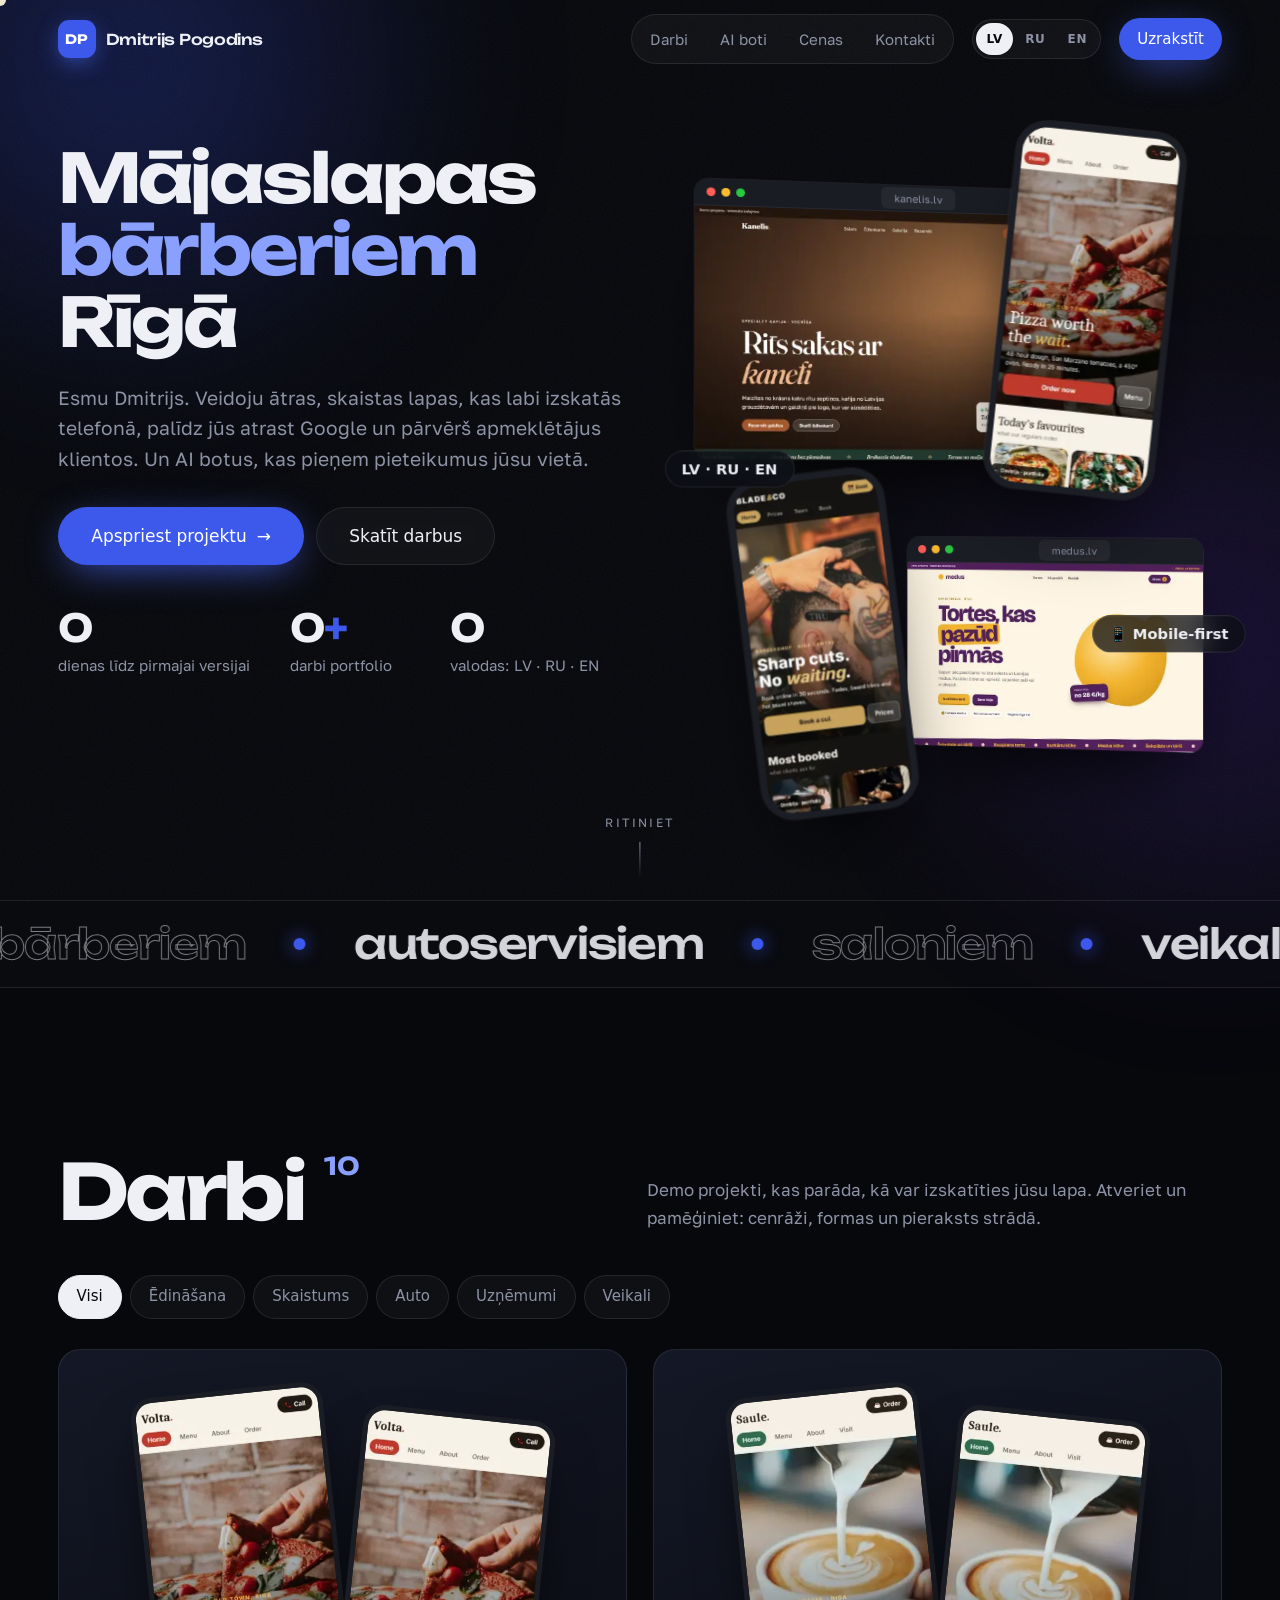
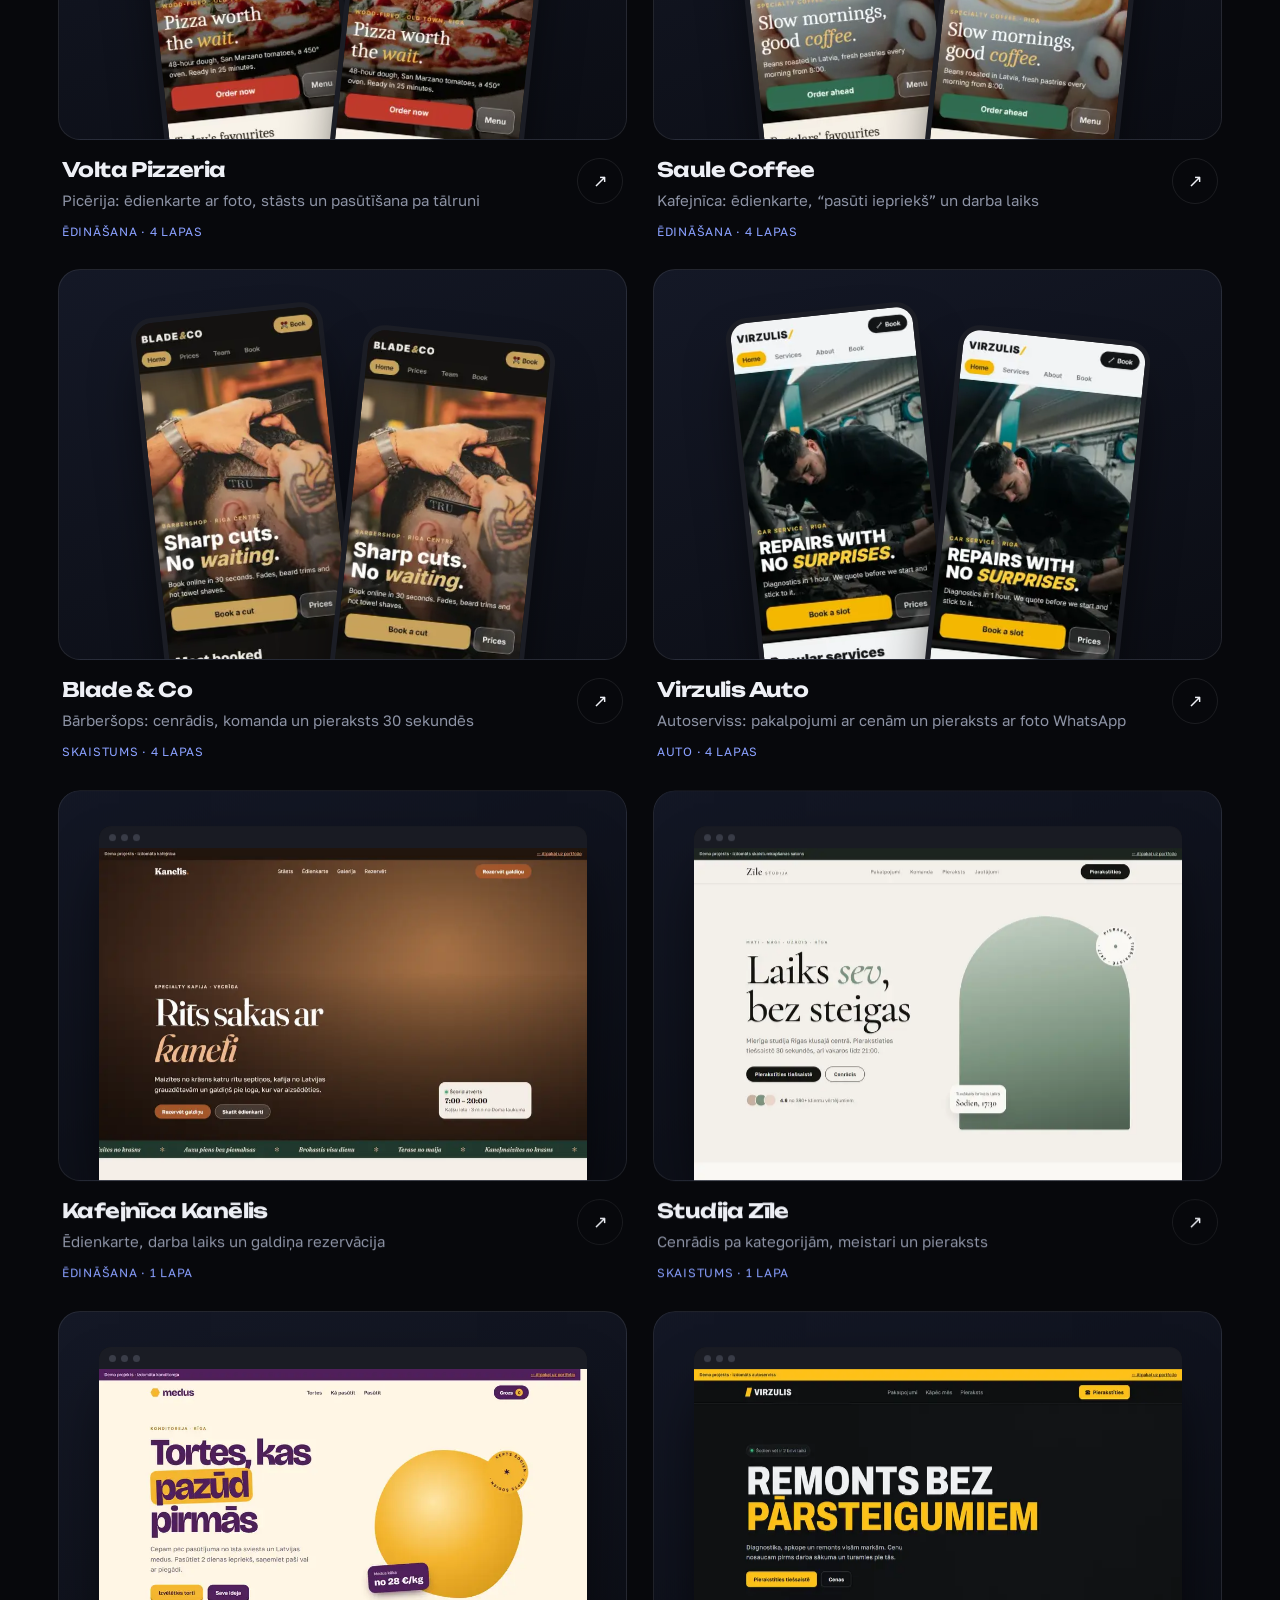
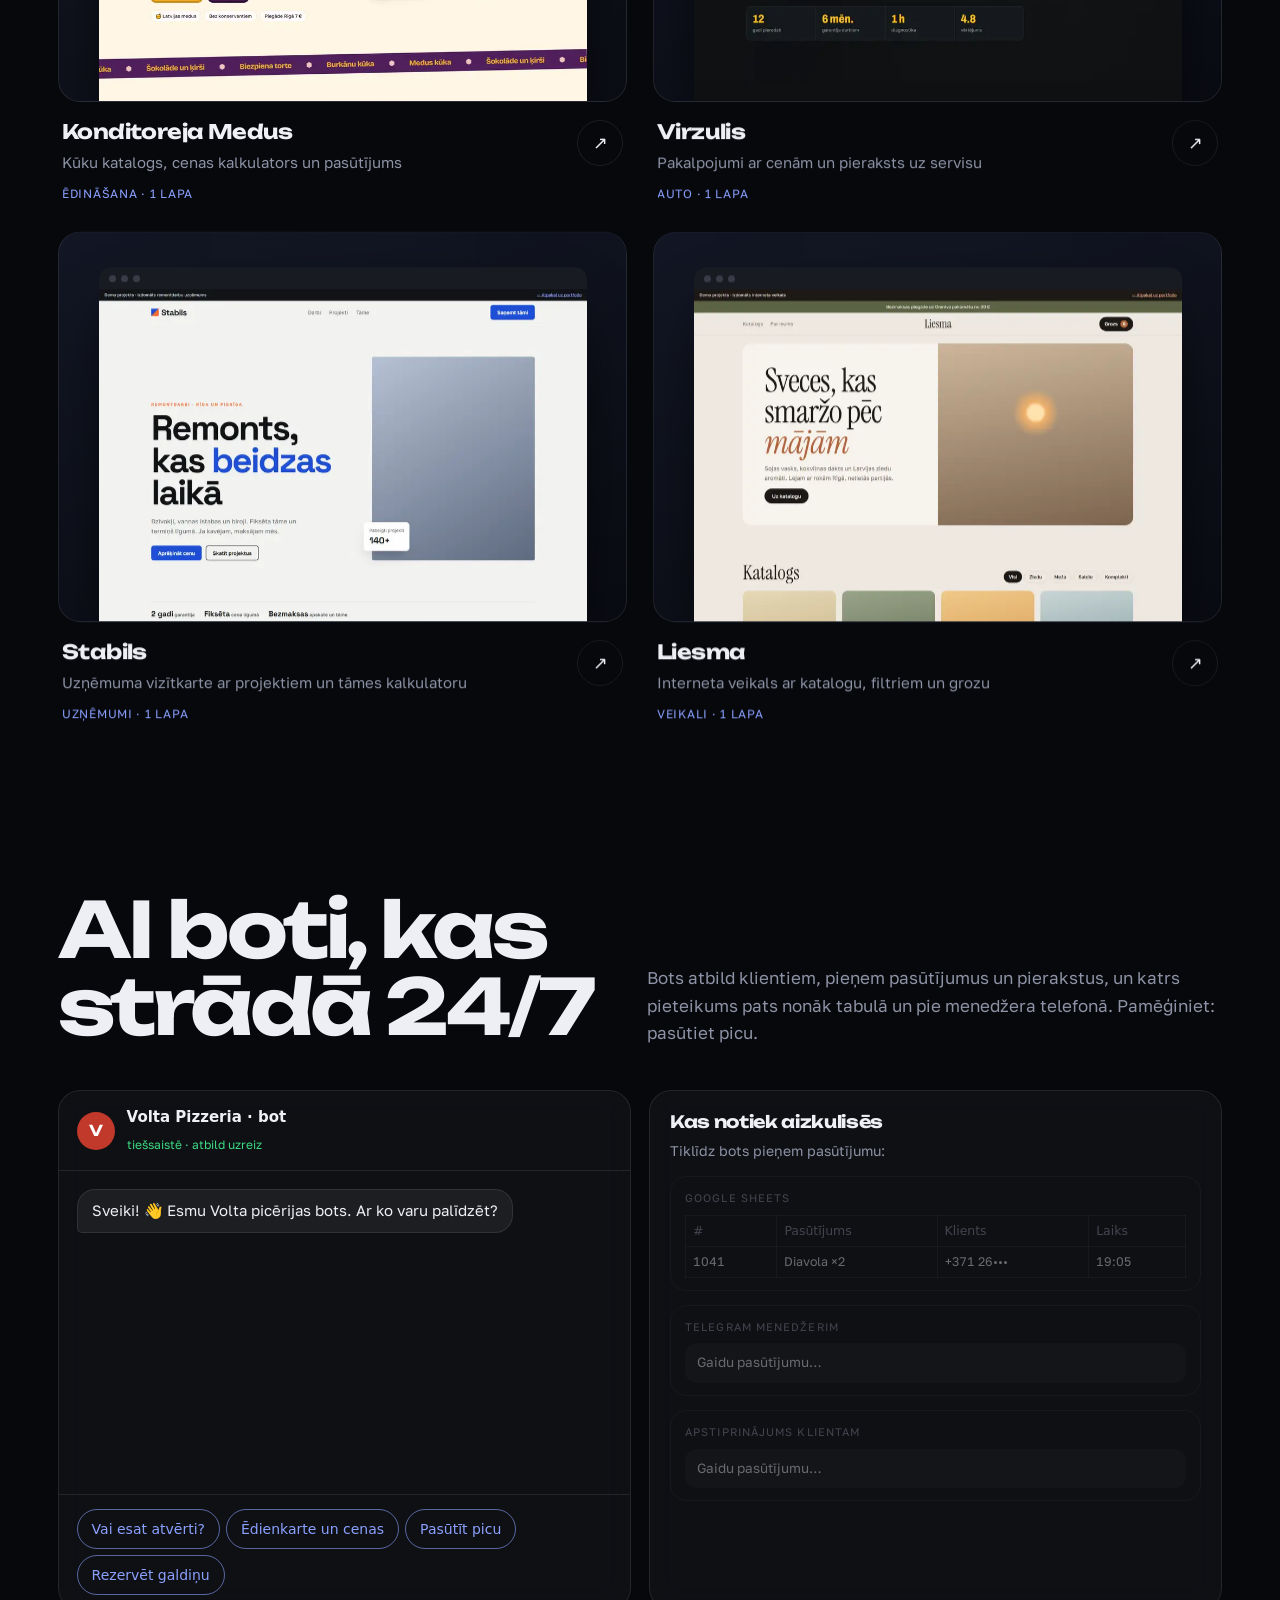
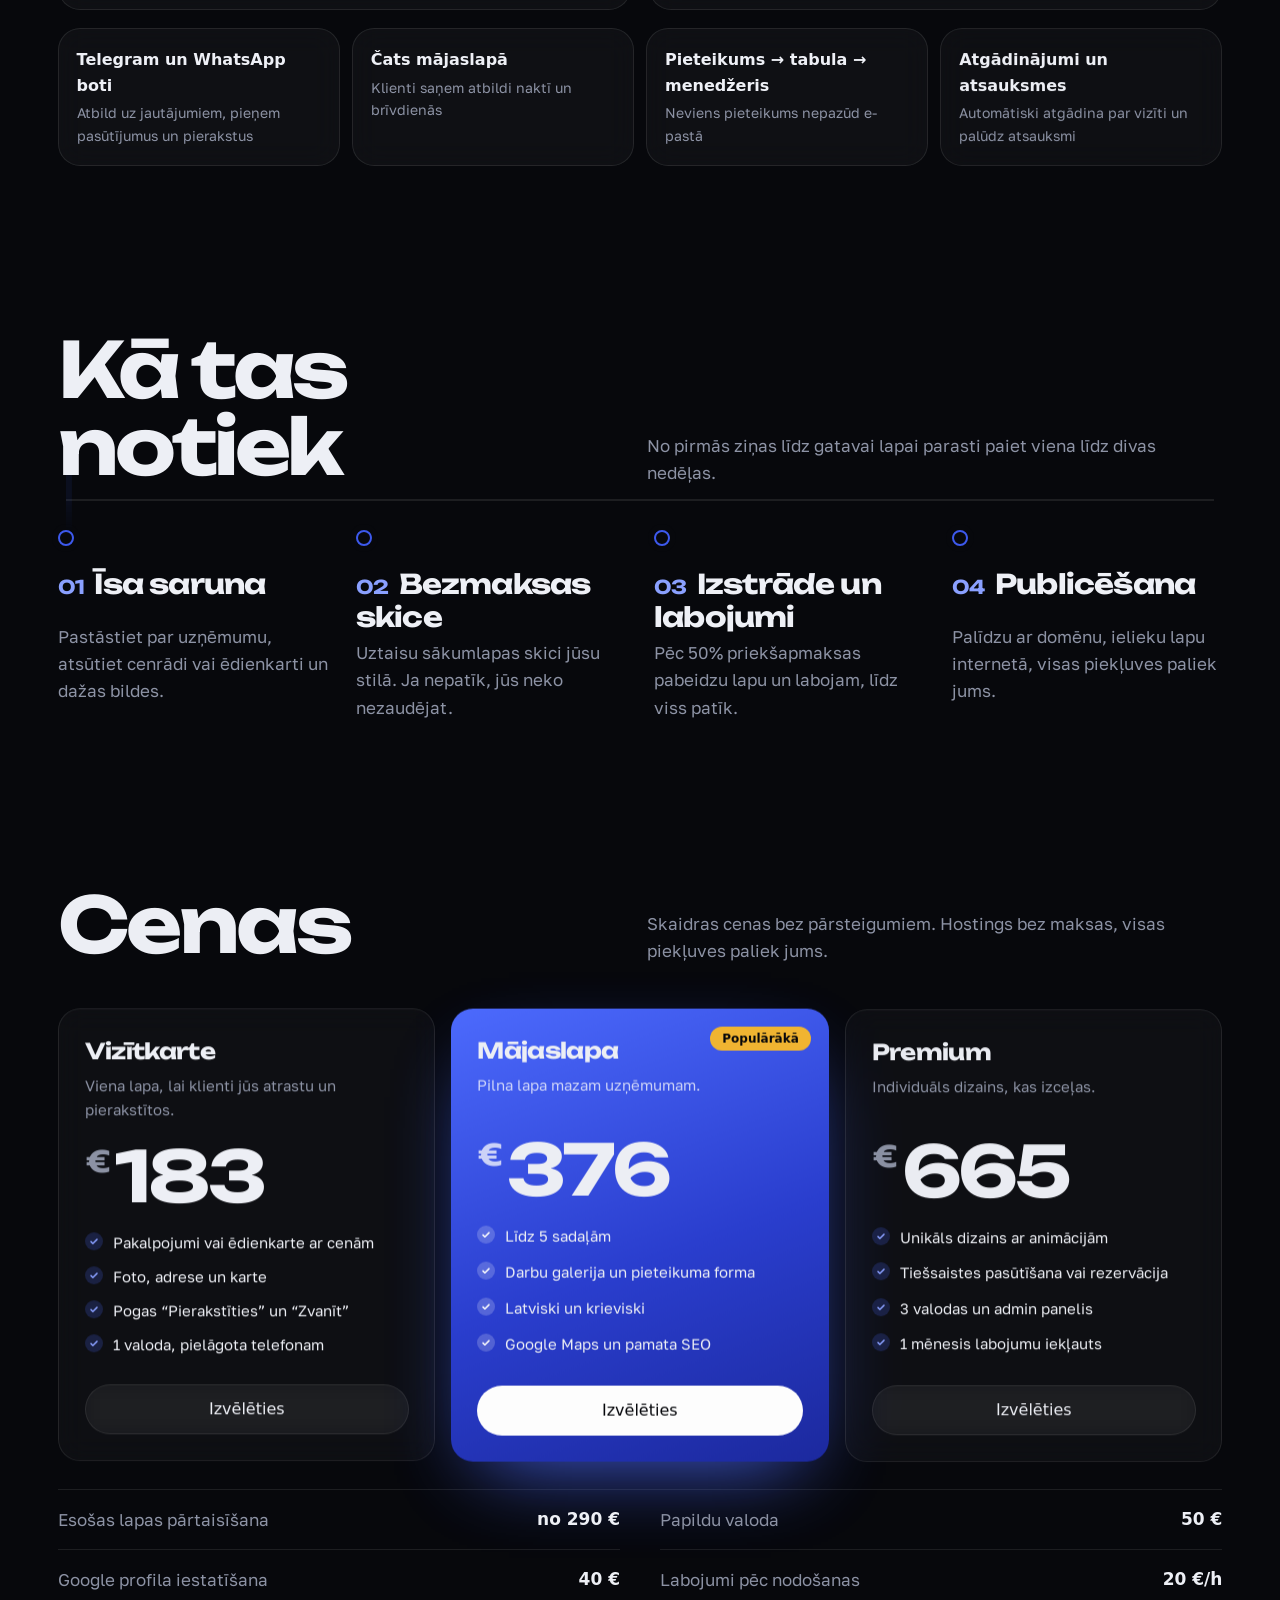
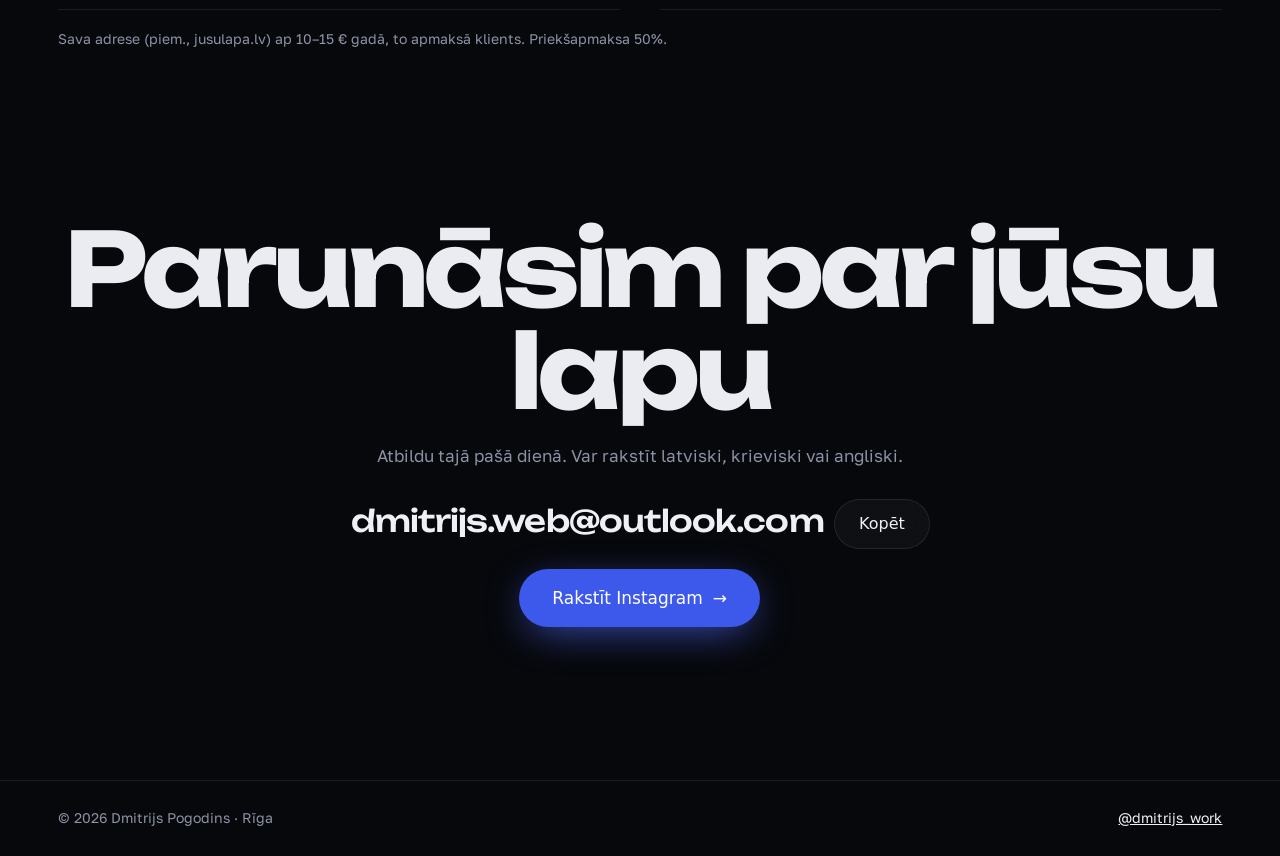
==== index.html @ 0c104ec6 "Portfolio: jauns dizains, visi darbi, cenas" ====
<!doctype html>
<html lang="lv">
<head>
<meta charset="utf-8">
<meta name="viewport" content="width=device-width, initial-scale=1, viewport-fit=cover">
<title>Dmitrijs Pogodins | Mājaslapas biznesam Rīgā</title>
<meta name="description" content="Mājaslapas un AI boti mazajiem uzņēmumiem Rīgā: kafejnīcām, bārberiem, autoservisiem, saloniem un veikaliem. Cenas no 190 €. LV · RU · EN.">
<meta name="theme-color" content="#07080c">
<meta property="og:type" content="website">
<meta property="og:title" content="Dmitrijs Pogodins | Mājaslapas biznesam Rīgā">
<meta property="og:description" content="Ātras, skaistas lapas un AI boti. Cenas no 190 €.">
<meta property="og:image" content="https://pogodinq112-lab.github.io/img/og.jpg">
<meta property="og:url" content="https://pogodinq112-lab.github.io/">
<meta name="twitter:card" content="summary_large_image">
<link rel="icon" href="data:image/svg+xml,%3Csvg xmlns='http://www.w3.org/2000/svg' viewBox='0 0 32 32'%3E%3Crect width='32' height='32' rx='8' fill='%234d6bff'/%3E%3Ctext x='16' y='21' font-family='Arial' font-weight='700' font-size='13' text-anchor='middle' fill='white'%3EDP%3C/text%3E%3C/svg%3E">
<link rel="preload" href="fonts/unbounded-latin-700-normal.woff2" as="font" type="font/woff2" crossorigin>
<link rel="preload" href="fonts/unbounded-latin-ext-700-normal.woff2" as="font" type="font/woff2" crossorigin>
<link rel="preload" href="fonts/golos-text-latin-400-normal.woff2" as="font" type="font/woff2" crossorigin>
<link rel="preload" href="fonts/golos-text-latin-ext-400-normal.woff2" as="font" type="font/woff2" crossorigin>
<link rel="stylesheet" href="css/fonts.css?v=2">
<link rel="stylesheet" href="css/site.css?v=2">
<script>
  (function (d) {
    d.classList.add("js");
    if (!matchMedia("(prefers-reduced-motion: reduce)").matches) d.classList.add("motion");
    setTimeout(function () { if (!d.classList.contains("ready")) d.classList.remove("motion"); }, 3500);
  })(document.documentElement);
</script>
</head>
<body>
<a class="skip" href="#darbi">→</a>
<div class="noise" aria-hidden="true"></div>
<div class="glow g1" aria-hidden="true"></div>
<div class="glow g2" aria-hidden="true"></div>

<!-- priekškars ievadam -->
<div class="curtain" aria-hidden="true"><span class="curtain-logo">DP</span></div>

<header class="top" id="top">
  <a class="brand" href="#hero">
    <span class="mono">DP</span><span class="brand-name">Dmitrijs Pogodins</span>
  </a>
  <nav class="nav" aria-label="Navigation">
    <a href="#darbi" data-i="nav1">Darbi</a><a href="#ai" data-i="nav2">AI boti</a><a href="#cenas" data-i="nav3">Cenas</a><a href="#kontakti" data-i="nav4">Kontakti</a>
  </nav>
  <div class="lang" role="group" aria-label="Language">
    <button type="button" data-l="lv">LV</button><button type="button" data-l="ru">RU</button><button type="button" data-l="en">EN</button>
  </div>
  <a class="btn btn-sm btn-accent magnetic" href="#kontakti" data-i="navCta">Uzrakstīt</a>
</header>

<main>

<!-- ============ HERO ============ -->
<section class="hero" id="hero" aria-labelledby="heroTitle">
  <div class="hero-copy">
    <h1 class="hero-title" id="heroTitle">
      <span class="ln"><span data-i="heroA">Mājaslapas</span></span>
      <span class="ln rot-wrap"><span class="rot-box" id="rotBox"><span class="rot" id="rot" aria-live="off">kafejnīcām</span></span></span>
      <span class="ln"><span data-i="heroC">Rīgā</span></span>
    </h1>
    <p class="lead" data-i="lead">Esmu Dmitrijs. Veidoju ātras, skaistas lapas, kas labi izskatās telefonā, palīdz jūs atrast Google un pārvērš apmeklētājus klientos. Un AI botus, kas pieņem pieteikumus jūsu vietā.</p>
    <div class="cta-row">
      <a class="btn btn-accent btn-lg magnetic" href="#kontakti"><span data-i="cta">Apspriest projektu</span><i class="arr" aria-hidden="true">→</i></a>
      <a class="btn btn-ghost btn-lg magnetic" href="#darbi" data-i="cta2">Skatīt darbus</a>
    </div>
    <dl class="facts">
      <div><dt><span class="count" data-to="3">0</span></dt><dd data-i="f1">dienas līdz pirmajai versijai</dd></div>
      <div><dt><span class="count" data-to="10">0</span></dt><dd data-i="f2">darbi portfolio</dd></div>
      <div><dt><span class="count" data-to="3">0</span></dt><dd data-i="f3">valodas: LV · RU · EN</dd></div>
    </dl>
  </div>

  <div class="stage" aria-hidden="true">
    <div class="stage-inner" id="stage">
      <figure class="dev browser b1"><div class="bar"><i></i><i></i><i></i><span>kanelis.lv</span></div><img src="img/shots/kafejnica-d.webp" srcset="img/shots/kafejnica-d-sm.webp 600w, img/shots/kafejnica-d.webp 1200w" sizes="(min-width: 1000px) 38vw, 78vw" width="1200" height="750" alt=""></figure>
      <figure class="dev phone p1"><img src="img/shots/pizzerija-m.webp" srcset="img/shots/pizzerija-m-sm.webp 240w, img/shots/pizzerija-m.webp 420w" sizes="(min-width: 1000px) 14vw, 30vw" width="420" height="910" alt=""></figure>
      <figure class="dev phone p2"><img src="img/shots/barbershop-m.webp" srcset="img/shots/barbershop-m-sm.webp 240w, img/shots/barbershop-m.webp 420w" sizes="(min-width: 1000px) 13vw, 27vw" width="420" height="910" alt=""></figure>
      <figure class="dev browser b2"><div class="bar"><i></i><i></i><i></i><span>medus.lv</span></div><img src="img/shots/konditoreja-d.webp" srcset="img/shots/konditoreja-d-sm.webp 600w, img/shots/konditoreja-d.webp 1200w" sizes="(min-width: 1000px) 30vw, 60vw" width="1200" height="750" alt=""></figure>
      <span class="badge bd1">LV · RU · EN</span>
      <span class="badge bd2">📱 Mobile-first</span>
    </div>
  </div>
  <span class="scroll-hint" data-i="scroll">ritiniet</span>
</section>

<!-- ============ LENTE ============ -->
<div class="marquee" aria-hidden="true"><div class="mq-track" id="mq"></div></div>

<!-- ============ DARBI ============ -->
<section class="works sec" id="darbi" aria-labelledby="worksH">
  <div class="sec-head">
    <h2 class="h2" id="worksH"><span data-i="worksH">Darbi</span> <sup>10</sup></h2>
    <p class="sub" data-i="worksSub">Demo projekti, kas parāda, kā var izskatīties jūsu lapa. Atveriet un pamēģiniet: cenrāži, formas un pieraksts strādā.</p>
  </div>
  <div class="filters" role="group" aria-label="Filter">
    <button type="button" data-f="all" aria-pressed="true" data-i="fAll">Visi</button>
    <button type="button" data-f="food" aria-pressed="false" data-i="fFood">Ēdināšana</button>
    <button type="button" data-f="beauty" aria-pressed="false" data-i="fBeauty">Skaistums</button>
    <button type="button" data-f="auto" aria-pressed="false" data-i="fAuto">Auto</button>
    <button type="button" data-f="biz" aria-pressed="false" data-i="fBiz">Uzņēmumi</button>
    <button type="button" data-f="shop" aria-pressed="false" data-i="fShop">Veikali</button>
  </div>
  <ul class="grid" id="grid"></ul>
</section>

<!-- ============ AI ============ -->
<section class="ai-sec sec" id="ai" aria-labelledby="aiH">
  <div class="sec-head">
    <h2 class="h2" id="aiH" data-i="aiH">AI boti, kas strādā 24/7</h2>
    <p class="sub" data-i="aiSub">Bots atbild klientiem, pieņem pasūtījumus un pierakstus, un katrs pieteikums pats nonāk tabulā un pie menedžera telefonā. Pamēģiniet: pasūtiet picu.</p>
  </div>
  <div class="ai">
    <div class="chat glass">
      <div class="ch-top"><div class="av">V</div><div><b>Volta Pizzeria · bot</b><small data-i="online">tiešsaistē · atbild uzreiz</small></div></div>
      <div class="msgs" id="msgs" aria-live="polite"></div>
      <div class="chips2" id="chips"></div>
    </div>
    <div class="back glass">
      <h3 data-i="backH">Kas notiek aizkulisēs</h3><p class="hint" data-i="backP">Tiklīdz bots pieņem pasūtījumu:</p>
      <div class="ev" id="ev1"><div class="lab"><span>Google Sheets</span><i id="t1"></i></div>
        <table class="sheet"><thead><tr><th>#</th><th data-i="thWhat">Pasūtījums</th><th data-i="thWho">Klients</th><th data-i="thWhen">Laiks</th></tr></thead><tbody id="rows"><tr><td>1041</td><td>Diavola ×2</td><td>+371 26•••</td><td>19:05</td></tr></tbody></table></div>
      <div class="ev" id="ev2"><div class="lab"><span data-i="tgLab">Telegram menedžerim</span><i id="t2"></i></div><div class="tg" id="tgmsg" data-i="wait">Gaidu pasūtījumu…</div></div>
      <div class="ev" id="ev3"><div class="lab"><span data-i="smsLab">Apstiprinājums klientam</span><i id="t3"></i></div><div class="tg" id="smsmsg" data-i="wait">Gaidu pasūtījumu…</div></div>
    </div>
  </div>
  <div class="svc">
    <div class="glass"><b data-i="v1">Telegram un WhatsApp boti</b><span data-i="v1d">Atbild uz jautājumiem, pieņem pasūtījumus un pierakstus</span></div>
    <div class="glass"><b data-i="v2">Čats mājaslapā</b><span data-i="v2d">Klienti saņem atbildi naktī un brīvdienās</span></div>
    <div class="glass"><b data-i="v3">Pieteikums → tabula → menedžeris</b><span data-i="v3d">Neviens pieteikums nepazūd e-pastā</span></div>
    <div class="glass"><b data-i="v4">Atgādinājumi un atsauksmes</b><span data-i="v4d">Automātiski atgādina par vizīti un palūdz atsauksmi</span></div>
  </div>
</section>

<!-- ============ PROCESS ============ -->
<section class="how sec" aria-labelledby="howH">
  <div class="sec-head">
    <h2 class="h2" id="howH" data-i="howH">Kā tas notiek</h2>
    <p class="sub" data-i="howSub">No pirmās ziņas līdz gatavai lapai parasti paiet viena līdz divas nedēļas.</p>
  </div>
  <ol class="timeline">
    <li><span class="dot"></span><b data-i="s1">Īsa saruna</b><span data-i="s1d">Pastāstiet par uzņēmumu, atsūtiet cenrādi vai ēdienkarti un dažas bildes.</span></li>
    <li><span class="dot"></span><b data-i="s2">Bezmaksas skice</b><span data-i="s2d">Uztaisu sākumlapas skici jūsu stilā. Ja nepatīk, jūs neko nezaudējat.</span></li>
    <li><span class="dot"></span><b data-i="s3">Izstrāde un labojumi</b><span data-i="s3d">Pēc 50% priekšapmaksas pabeidzu lapu un labojam, līdz viss patīk.</span></li>
    <li><span class="dot"></span><b data-i="s4">Publicēšana</b><span data-i="s4d">Palīdzu ar domēnu, ielieku lapu internetā, visas piekļuves paliek jums.</span></li>
    <span class="tl-line" aria-hidden="true"><span class="tl-fill"></span></span>
  </ol>
</section>

<!-- ============ CENAS ============ -->
<section class="prices sec" id="cenas" aria-labelledby="priceH">
  <div class="sec-head">
    <h2 class="h2" id="priceH" data-i="priceH">Cenas</h2>
    <p class="sub" data-i="priceSub">Skaidras cenas bez pārsteigumiem. Hostings bez maksas, visas piekļuves paliek jums.</p>
  </div>
  <div class="plans">
    <article class="plan glass">
      <h3 data-i="p1">Vizītkarte</h3><p class="pd" data-i="p1d">Viena lapa, lai klienti jūs atrastu un pierakstītos.</p>
      <p class="amount"><span class="eur">€</span><span class="count" data-to="190">190</span></p>
      <ul><li data-i="p1a">Pakalpojumi vai ēdienkarte ar cenām</li><li data-i="p1b">Foto, adrese un karte</li><li data-i="p1c">Pogas “Pierakstīties” un “Zvanīt”</li><li data-i="p1e">1 valoda, pielāgota telefonam</li></ul>
      <a class="btn btn-ghost magnetic" href="#kontakti" data-i="pick">Izvēlēties</a>
    </article>
    <article class="plan plan-hot">
      <span class="pop" data-i="pop">Populārākā</span>
      <h3 data-i="p2">Mājaslapa</h3><p class="pd" data-i="p2d">Pilna lapa mazam uzņēmumam.</p>
      <p class="amount"><span class="eur">€</span><span class="count" data-to="390">390</span></p>
      <ul><li data-i="p2a">Līdz 5 sadaļām</li><li data-i="p2b">Darbu galerija un pieteikuma forma</li><li data-i="p2c">Latviski un krieviski</li><li data-i="p2e">Google Maps un pamata SEO</li></ul>
      <a class="btn btn-light magnetic" href="#kontakti" data-i="pick">Izvēlēties</a>
    </article>
    <article class="plan glass">
      <h3 data-i="p3">Premium</h3><p class="pd" data-i="p3d">Individuāls dizains, kas izceļas.</p>
      <p class="amount"><span class="eur">€</span><span class="count" data-to="690">690</span></p>
      <ul><li data-i="p3a">Unikāls dizains ar animācijām</li><li data-i="p3b">Tiešsaistes pasūtīšana vai rezervācija</li><li data-i="p3c">3 valodas un admin panelis</li><li data-i="p3e">1 mēnesis labojumu iekļauts</li></ul>
      <a class="btn btn-ghost magnetic" href="#kontakti" data-i="pick">Izvēlēties</a>
    </article>
  </div>
  <dl class="extras">
    <div><dt data-i="ex1">Esošas lapas pārtaisīšana</dt><dd data-i="ex1p">no 290 €</dd></div>
    <div><dt data-i="ex2">Papildu valoda</dt><dd data-i="ex2p">50 €</dd></div>
    <div><dt data-i="ex3">Google profila iestatīšana</dt><dd data-i="ex3p">40 €</dd></div>
    <div><dt data-i="ex4">Labojumi pēc nodošanas</dt><dd data-i="ex4p">20 €/h</dd></div>
  </dl>
  <p class="note" data-i="priceNote">Sava adrese (piem., jusulapa.lv) ap 10–15 € gadā, to apmaksā klients. Priekšapmaksa 50%.</p>
</section>

<!-- ============ KONTAKTI ============ -->
<section class="contact sec" id="kontakti" aria-labelledby="cH">
  <h2 class="contact-title" id="cH" data-i="cH">Parunāsim par jūsu lapu</h2>
  <p class="sub" data-i="cSub">Atbildu tajā pašā dienā. Var rakstīt latviski, krieviski vai angliski.</p>
  <div class="mail">
    <a class="mail-link" href="mailto:dmitrijs.web@outlook.com" id="mail">dmitrijs.web@outlook.com</a>
    <button class="btn btn-ghost" type="button" id="copy" data-i="copy">Kopēt</button>
  </div>
  <a class="btn btn-accent btn-lg magnetic" href="https://ig.me/m/dmitrijs_work" target="_blank" rel="noopener"><span data-i="ig">Rakstīt Instagram</span><i class="arr" aria-hidden="true">→</i></a>
</section>

</main>

<footer class="foot"><span data-i="foot">© 2026 Dmitrijs Pogodins · Rīga</span><a href="https://www.instagram.com/dmitrijs_work/" target="_blank" rel="noopener">@dmitrijs_work</a></footer>

<div class="toast" id="toast" hidden></div>
<div class="cursor" aria-hidden="true"><span id="curLabel"></span></div>

<script src="js/vendor/gsap.min.js" defer></script>
<script src="js/vendor/ScrollTrigger.min.js" defer></script>
<script src="js/vendor/lenis.min.js" defer></script>
<script src="js/i18n.js?v=2" defer></script>
<script src="js/bot.js?v=2" defer></script>
<script src="js/site.js?v=2" defer></script>
</body>
</html>
---- css/fonts.css ----
/* LokДЃli fonti: kirilica + latД«Е†u + latvieЕЎu burti */
/* unbounded-cyrillic-500-normal */
@font-face {
  font-family: 'Unbounded';
  font-style: normal;
  font-display: swap;
  font-weight: 500;
  src: url(../fonts/unbounded-cyrillic-500-normal.woff2) format('woff2');
  unicode-range: U+0301,U+0400-045F,U+0490-0491,U+04B0-04B1,U+2116;
}
/* unbounded-latin-ext-500-normal */
@font-face {
  font-family: 'Unbounded';
  font-style: normal;
  font-display: swap;
  font-weight: 500;
  src: url(../fonts/unbounded-latin-ext-500-normal.woff2) format('woff2');
  unicode-range: U+0100-02AF,U+0304,U+0308,U+0329,U+1E00-1E9F,U+1EF2-1EFF,U+2020,U+20A0-20AB,U+20AD-20C0,U+2113,U+2C60-2C7F,U+A720-A7FF;
}
/* unbounded-latin-500-normal */
@font-face {
  font-family: 'Unbounded';
  font-style: normal;
  font-display: swap;
  font-weight: 500;
  src: url(../fonts/unbounded-latin-500-normal.woff2) format('woff2');
  unicode-range: U+0000-00FF,U+0131,U+0152-0153,U+02BB-02BC,U+02C6,U+02DA,U+02DC,U+0304,U+0308,U+0329,U+2000-206F,U+2074,U+20AC,U+2122,U+2191,U+2193,U+2212,U+2215,U+FEFF,U+FFFD;
}
/* unbounded-cyrillic-700-normal */
@font-face {
  font-family: 'Unbounded';
  font-style: normal;
  font-display: swap;
  font-weight: 700;
  src: url(../fonts/unbounded-cyrillic-700-normal.woff2) format('woff2');
  unicode-range: U+0301,U+0400-045F,U+0490-0491,U+04B0-04B1,U+2116;
}
/* unbounded-latin-ext-700-normal */
@font-face {
  font-family: 'Unbounded';
  font-style: normal;
  font-display: swap;
  font-weight: 700;
  src: url(../fonts/unbounded-latin-ext-700-normal.woff2) format('woff2');
  unicode-range: U+0100-02AF,U+0304,U+0308,U+0329,U+1E00-1E9F,U+1EF2-1EFF,U+2020,U+20A0-20AB,U+20AD-20C0,U+2113,U+2C60-2C7F,U+A720-A7FF;
}
/* unbounded-latin-700-normal */
@font-face {
  font-family: 'Unbounded';
  font-style: normal;
  font-display: optional;
  font-weight: 700;
  src: url(../fonts/unbounded-latin-700-normal.woff2) format('woff2');
  unicode-range: U+0000-00FF,U+0131,U+0152-0153,U+02BB-02BC,U+02C6,U+02DA,U+02DC,U+0304,U+0308,U+0329,U+2000-206F,U+2074,U+20AC,U+2122,U+2191,U+2193,U+2212,U+2215,U+FEFF,U+FFFD;
}
/* golos-text-cyrillic-400-normal */
@font-face {
  font-family: 'Golos Text';
  font-style: normal;
  font-display: optional;
  font-weight: 400;
  src: url(../fonts/golos-text-cyrillic-400-normal.woff2) format('woff2');
  unicode-range: U+0301,U+0400-045F,U+0490-0491,U+04B0-04B1,U+2116;
}
/* golos-text-latin-ext-400-normal */
@font-face {
  font-family: 'Golos Text';
  font-style: normal;
  font-display: optional;
  font-weight: 400;
  src: url(../fonts/golos-text-latin-ext-400-normal.woff2) format('woff2');
  unicode-range: U+0100-02AF,U+0304,U+0308,U+0329,U+1E00-1E9F,U+1EF2-1EFF,U+2020,U+20A0-20AB,U+20AD-20C0,U+2113,U+2C60-2C7F,U+A720-A7FF;
}
/* golos-text-latin-400-normal */
@font-face {
  font-family: 'Golos Text';
  font-style: normal;
  font-display: optional;
  font-weight: 400;
  src: url(../fonts/golos-text-latin-400-normal.woff2) format('woff2');
  unicode-range: U+0000-00FF,U+0131,U+0152-0153,U+02BB-02BC,U+02C6,U+02DA,U+02DC,U+0304,U+0308,U+0329,U+2000-206F,U+2074,U+20AC,U+2122,U+2191,U+2193,U+2212,U+2215,U+FEFF,U+FFFD;
}
/* golos-text-cyrillic-500-normal */
@font-face {
  font-family: 'Golos Text';
  font-style: normal;
  font-display: optional;
  font-weight: 500;
  src: url(../fonts/golos-text-cyrillic-500-normal.woff2) format('woff2');
  unicode-range: U+0301,U+0400-045F,U+0490-0491,U+04B0-04B1,U+2116;
}
/* golos-text-latin-ext-500-normal */
@font-face {
  font-family: 'Golos Text';
  font-style: normal;
  font-display: optional;
  font-weight: 500;
  src: url(../fonts/golos-text-latin-ext-500-normal.woff2) format('woff2');
  unicode-range: U+0100-02AF,U+0304,U+0308,U+0329,U+1E00-1E9F,U+1EF2-1EFF,U+2020,U+20A0-20AB,U+20AD-20C0,U+2113,U+2C60-2C7F,U+A720-A7FF;
}
/* golos-text-latin-500-normal */
@font-face {
  font-family: 'Golos Text';
  font-style: normal;
  font-display: optional;
  font-weight: 500;
  src: url(../fonts/golos-text-latin-500-normal.woff2) format('woff2');
  unicode-range: U+0000-00FF,U+0131,U+0152-0153,U+02BB-02BC,U+02C6,U+02DA,U+02DC,U+0304,U+0308,U+0329,U+2000-206F,U+2074,U+20AC,U+2122,U+2191,U+2193,U+2212,U+2215,U+FEFF,U+FFFD;
}
/* golos-text-cyrillic-600-normal */
@font-face {
  font-family: 'Golos Text';
  font-style: normal;
  font-display: optional;
  font-weight: 600;
  src: url(../fonts/golos-text-cyrillic-600-normal.woff2) format('woff2');
  unicode-range: U+0301,U+0400-045F,U+0490-0491,U+04B0-04B1,U+2116;
}
/* golos-text-latin-ext-600-normal */
@font-face {
  font-family: 'Golos Text';
  font-style: normal;
  font-display: optional;
  font-weight: 600;
  src: url(../fonts/golos-text-latin-ext-600-normal.woff2) format('woff2');
  unicode-range: U+0100-02AF,U+0304,U+0308,U+0329,U+1E00-1E9F,U+1EF2-1EFF,U+2020,U+20A0-20AB,U+20AD-20C0,U+2113,U+2C60-2C7F,U+A720-A7FF;
}
/* golos-text-latin-600-normal */
@font-face {
  font-family: 'Golos Text';
  font-style: normal;
  font-display: optional;
  font-weight: 600;
  src: url(../fonts/golos-text-latin-600-normal.woff2) format('woff2');
  unicode-range: U+0000-00FF,U+0131,U+0152-0153,U+02BB-02BC,U+02C6,U+02DA,U+02DC,U+0304,U+0308,U+0329,U+2000-206F,U+2074,U+20AC,U+2122,U+2191,U+2193,U+2212,U+2215,U+FEFF,U+FFFD;
}
---- css/site.css ----
/* Dmitrijs Pogodins — portfolio. Tumšs premium, zils akcents, stikla kartītes. */
:root {
  --bg: #07080c;
  --bg-2: #0d0f16;
  --fg: #eef0f6;
  --muted: #8d93a5;
  --line: rgba(255, 255, 255, .09);
  --glass: rgba(255, 255, 255, .035);
  --accent: #3d59ec; /* baltam tekstam kontrasts ≥ 4.5 */
  --accent-2: #8aa0ff;
  --hi: #f2b632;
  --display: "Unbounded", "Arial Black", sans-serif;
  --body: "Golos Text", "Segoe UI", system-ui, sans-serif;
  --gut: clamp(16px, 4.5vw, 64px);
  --ease: cubic-bezier(.16, 1, .3, 1);
  --r: 22px;
}
*, *::before, *::after { box-sizing: border-box; }
html { -webkit-text-size-adjust: 100%; background: var(--bg); color-scheme: dark; }
html.lenis, html.lenis body { height: auto; }
.lenis.lenis-smooth { scroll-behavior: auto !important; }
body { margin: 0; background: var(--bg); color: var(--fg); font: 400 1.0625rem/1.6 var(--body); -webkit-font-smoothing: antialiased; overflow-x: hidden; }
main, .foot { position: relative; z-index: 2; overflow-x: clip; }
img { display: block; max-width: 100%; height: auto; }
figure { margin: 0; }
a { color: inherit; }
h1, h2, h3, p { margin: 0; }
.skip { position: absolute; left: 8px; top: -60px; z-index: 300; background: var(--accent); color: #fff; padding: 10px 16px; border-radius: 10px; }
.skip:focus { top: 8px; }
:focus-visible { outline: 2px solid var(--accent-2); outline-offset: 3px; }
::selection { background: var(--accent); color: #fff; }

/* fons: graudi + divi mīksti mirdzumi */
.noise { position: fixed; inset: 0; z-index: 1; pointer-events: none; opacity: .05;
  background-image: url("data:image/svg+xml,%3Csvg xmlns='http://www.w3.org/2000/svg' width='180' height='180'%3E%3Cfilter id='n'%3E%3CfeTurbulence type='fractalNoise' baseFrequency='.85' numOctaves='2'/%3E%3C/filter%3E%3Crect width='100%25' height='100%25' filter='url(%23n)'/%3E%3C/svg%3E"); }
.glow { position: fixed; z-index: 0; width: 60vmax; height: 60vmax; border-radius: 50%; filter: blur(80px); opacity: .35; pointer-events: none; will-change: transform; }
.g1 { left: -20vmax; top: -25vmax; background: radial-gradient(circle, #2f47d6 0%, transparent 65%); }
.g2 { right: -25vmax; top: 30vh; background: radial-gradient(circle, #5b2bd6 0%, transparent 65%); opacity: .22; }

/* ---------- Priekškars ---------- */
.curtain { position: fixed; inset: 0; z-index: 400; background: var(--bg); display: none; place-items: center; }
.motion .curtain { display: grid; }
.curtain-logo { font: 700 clamp(2.5rem, 8vw, 5rem)/1 var(--display); letter-spacing: -.04em; color: var(--fg); }

/* ---------- Pogas ---------- */
.btn { position: relative; display: inline-flex; align-items: center; justify-content: center; gap: 10px; min-height: 50px; padding: 0 1.5em; border-radius: 999px; border: 1px solid transparent;
  font: 500 1rem/1 var(--body); text-decoration: none; cursor: pointer; overflow: hidden; isolation: isolate; transition: color .3s, border-color .3s, background-color .3s; will-change: transform; }
.btn-sm { min-height: 42px; padding: 0 1.15em; font-size: .9375rem; }
.btn-lg { min-height: 58px; padding: 0 1.9em; font-size: 1.0625rem; }
.btn-accent { background: var(--accent); color: #fff; box-shadow: 0 10px 40px -10px rgba(77, 107, 255, .8); }
.btn-accent::before { content: ""; position: absolute; inset: 0; z-index: -1; background: #fff; transform: translateY(101%); border-radius: inherit; transition: transform .5s var(--ease); }
.btn-accent:hover { color: var(--bg); }
.btn-accent:hover::before { transform: none; }
.btn-ghost { border-color: var(--line); color: var(--fg); background: var(--glass); backdrop-filter: blur(10px); -webkit-backdrop-filter: blur(10px); }
.btn-ghost:hover { border-color: rgba(255,255,255,.35); }
.btn-light { background: #fff; color: var(--bg); }
.btn-light:hover { background: var(--hi); }
.arr { font-style: normal; transition: transform .4s var(--ease); }
.btn:hover .arr { transform: translateX(5px); }

/* ---------- Galvene ---------- */
.top { position: fixed; inset: 0 0 auto; z-index: 100; display: flex; align-items: center; gap: 18px; padding: 14px var(--gut); transition: transform .5s var(--ease), background-color .3s, border-color .3s; border-bottom: 1px solid transparent; }
.top.is-solid { background: rgba(7, 8, 12, .72); backdrop-filter: blur(16px) saturate(1.4); -webkit-backdrop-filter: blur(16px) saturate(1.4); border-color: var(--line); }
.top.is-hidden { transform: translateY(-110%); }
.brand { display: flex; align-items: center; gap: 10px; text-decoration: none; margin-right: auto; }
.mono { display: grid; place-items: center; width: 38px; height: 38px; border-radius: 11px; background: var(--accent); font: 700 .8125rem/1 var(--display); color: #fff; box-shadow: 0 6px 24px -6px rgba(77,107,255,.9); }
.brand-name { display: none; font: 500 .9375rem/1 var(--display); letter-spacing: -.02em; }
.nav { display: none; gap: 4px; padding: 4px; border: 1px solid var(--line); border-radius: 999px; background: var(--glass); }
.nav a { padding: 8px 14px; border-radius: 999px; text-decoration: none; font-size: .9375rem; color: var(--muted); transition: color .2s, background-color .2s; }
.nav a:hover { color: var(--fg); background: rgba(255,255,255,.06); }
.lang { display: flex; gap: 2px; padding: 3px; border: 1px solid var(--line); border-radius: 999px; background: var(--glass); }
.lang button { font: 600 .75rem/1 var(--body); letter-spacing: .06em; border: 0; background: transparent; color: var(--muted); border-radius: 999px; padding: 8px 10px; min-height: 32px; cursor: pointer; }
.lang button[aria-pressed="true"] { background: var(--fg); color: var(--bg); }
.top .btn { display: none; }
@media (min-width: 640px) { .brand-name { display: inline; } .top .btn { display: inline-flex; } }
@media (min-width: 1000px) { .nav { display: flex; } }

/* ---------- HERO ---------- */
.hero { position: relative; min-height: 100svh; display: grid; align-content: center; gap: 40px; padding: 110px var(--gut) 80px; }
.hero-copy { position: relative; z-index: 3; min-width: 0; }
.hero-title { font: 700 clamp(2.5rem, 9.6vw, 7.4rem)/1 var(--display); letter-spacing: -.045em; }
.ln { display: block; overflow: hidden; padding: .06em 0 .1em; margin: -.06em 0 -.1em; }
.ln > span { display: inline-block; }
.rot-wrap { position: relative; }
.rot-box { display: inline-block; }
/* vienkrāsains: gradienta teksts kustīgā konteinerā Chromium dažreiz netiek uzzīmēts */
.rot { color: var(--accent-2); padding-right: .06em; }
.lead { margin-top: 26px; max-width: 38em; font-size: clamp(1.0625rem, 1.5vw, 1.25rem); color: var(--muted); }
.cta-row { display: flex; flex-wrap: wrap; gap: 12px; margin-top: 32px; }
.facts { display: flex; flex-wrap: wrap; gap: 14px 40px; margin: 44px 0 0; }
.facts div { min-width: 120px; }
.facts dt { font: 700 2.4rem/1 var(--display); letter-spacing: -.04em; }
.facts div:nth-child(2) dt::after { content: "+"; color: var(--accent); }
.facts dd { margin: 6px 0 0; color: var(--muted); font-size: .9375rem; }
.scroll-hint { position: absolute; left: 50%; bottom: 22px; transform: translateX(-50%); font-size: .75rem; letter-spacing: .2em; text-transform: uppercase; color: var(--muted); }
.scroll-hint::after { content: ""; display: block; width: 1px; height: 36px; margin: 10px auto 0; background: linear-gradient(var(--muted), transparent); }

/* ierīču skatuve */
.stage { position: relative; height: min(110vw, 560px); perspective: 1400px; }
.stage-inner { position: absolute; inset: 0; transform-style: preserve-3d; will-change: transform; }
.dev { position: absolute; overflow: hidden; background: #111; box-shadow: 0 40px 80px -30px rgba(0,0,0,.9), 0 0 0 1px rgba(255,255,255,.08); will-change: transform; }
.dev img { width: 100%; }
.browser { border-radius: 14px; }
.browser .bar { display: flex; align-items: center; gap: 6px; height: 28px; padding: 0 12px; background: #1a1c24; border-bottom: 1px solid rgba(255,255,255,.06); }
.browser .bar i { width: 9px; height: 9px; border-radius: 50%; background: #3a3d48; }
.browser .bar i:first-child { background: #ff5f57; } .browser .bar i:nth-child(2) { background: #febc2e; } .browser .bar i:nth-child(3) { background: #28c840; }
.browser .bar span { margin: 0 auto; padding: 3px 14px; border-radius: 6px; background: rgba(255,255,255,.05); font-size: .6875rem; color: var(--muted); }
.phone { border-radius: 30px; border: 6px solid #1b1d25; aspect-ratio: 420 / 910; }
.phone img { height: 100%; object-fit: cover; object-position: top; }
.b1 { width: 78%; left: 0; top: 4%; transform: translateZ(-60px) rotateY(10deg) rotateX(4deg); }
.b2 { width: 60%; right: 0; bottom: 2%; transform: translateZ(-120px) rotateY(-8deg); opacity: .9; }
.p1 { width: 30%; right: 12%; top: 0; transform: translateZ(80px) rotate(6deg); }
.p2 { width: 27%; left: 14%; bottom: 0; transform: translateZ(120px) rotate(-7deg); }
.badge { position: absolute; z-index: 5; padding: 9px 14px; border-radius: 999px; font: 600 .8125rem/1 var(--body); background: rgba(13,15,22,.75); border: 1px solid var(--line); backdrop-filter: blur(12px); -webkit-backdrop-filter: blur(12px); transform: translateZ(160px); }
.bd1 { left: 2%; top: 48%; } .bd2 { right: 2%; bottom: 24%; }
@media (min-width: 1000px) {
  .hero { grid-template-columns: minmax(0, 1.05fr) minmax(0, .95fr); gap: 3vw; }
  .hero-title { font-size: clamp(2.6rem, 5.3vw, 6rem); }
  .stage { height: min(52vw, 640px); }
}

/* ---------- Lente ---------- */
.marquee { position: relative; z-index: 2; overflow: hidden; border-block: 1px solid var(--line); padding: 22px 0; background: rgba(255,255,255,.015); }
.mq-track { display: flex; gap: 48px; width: max-content; will-change: transform; }
.mq-track span { display: inline-flex; align-items: center; gap: 48px; font: 500 clamp(1.4rem, 3.6vw, 2.6rem)/1 var(--display); letter-spacing: -.03em; white-space: nowrap; color: rgba(238,240,246,.88); }
.mq-track span::after { content: ""; width: 12px; height: 12px; border-radius: 50%; background: var(--accent); box-shadow: 0 0 18px var(--accent); }
.mq-track span:nth-child(even) { -webkit-text-stroke: 1px rgba(238,240,246,.5); color: transparent; }

/* ---------- Sadaļas ---------- */
.sec { padding: clamp(90px, 13vw, 170px) var(--gut) 0; max-width: 1360px; margin: 0 auto; }
.sec-head { display: grid; gap: 14px; margin-bottom: 44px; }
.h2 { font: 700 clamp(2.2rem, 6vw, 4.8rem)/1 var(--display); letter-spacing: -.045em; }
.h2 sup { font-size: .32em; vertical-align: top; color: var(--accent-2); letter-spacing: 0; margin-left: .2em; }
.sub { max-width: 40em; color: var(--muted); font-size: 1.0625rem; }
@media (min-width: 900px) { .sec-head { grid-template-columns: 1fr 1fr; align-items: end; } }
.glass { background: var(--glass); border: 1px solid var(--line); border-radius: var(--r); backdrop-filter: blur(14px); -webkit-backdrop-filter: blur(14px); }

/* ---------- Darbi ---------- */
.filters { display: flex; flex-wrap: wrap; gap: 8px; margin-bottom: 30px; }
.filters button { font: 500 .9375rem/1 var(--body); color: var(--muted); background: var(--glass); border: 1px solid var(--line); border-radius: 999px; padding: 11px 18px; min-height: 44px; cursor: pointer; transition: color .25s, background-color .25s, border-color .25s; }
.filters button:hover { color: var(--fg); }
.filters button[aria-pressed="true"] { background: var(--fg); color: var(--bg); border-color: var(--fg); }
.grid { list-style: none; margin: 0; padding: 0; display: grid; grid-template-columns: 1fr; gap: 22px; }
@media (min-width: 760px) { .grid { grid-template-columns: repeat(2, 1fr); gap: 26px; } }
.card { perspective: 1200px; }
.card.is-out { display: none; }
.card a { display: block; text-decoration: none; transform-style: preserve-3d; transition: transform .6s var(--ease); will-change: transform; }
.shot { position: relative; aspect-ratio: 16 / 11; border-radius: var(--r); overflow: hidden; background: linear-gradient(160deg, #141826, #0b0d14); border: 1px solid var(--line); isolation: isolate; }
.shot::after { content: ""; position: absolute; inset: 0; z-index: 3; border-radius: inherit; pointer-events: none; background: radial-gradient(600px circle at var(--mx, 50%) var(--my, 0%), rgba(255,255,255,.12), transparent 45%); opacity: 0; transition: opacity .4s; }
.card a:hover .shot::after { opacity: 1; }
/* pārlūka logs ar garu skrīnšotu, kas ritinās */
.shot .win { position: absolute; left: 7%; right: 7%; top: 9%; bottom: -2%; border-radius: 12px 12px 0 0; overflow: hidden; background: #111; box-shadow: 0 30px 60px -20px rgba(0,0,0,.9); }
.shot .win .bar { height: 22px; display: flex; gap: 5px; align-items: center; padding: 0 10px; background: #1a1c24; }
.shot .win .bar i { width: 7px; height: 7px; border-radius: 50%; background: #3a3d48; }
.shot .win img { width: 100%; transition: transform 3.2s cubic-bezier(.45, 0, .2, 1); }
.card a:hover .shot .win img { transform: translateY(calc(-100% + 100px)); }
/* telefona demo: divi telefoni */
.shot .ph { position: absolute; width: 34%; aspect-ratio: 420 / 910; border-radius: 22px; border: 5px solid #1b1d25; overflow: hidden; background: #111; box-shadow: 0 30px 60px -20px rgba(0,0,0,.9); transition: transform .8s var(--ease); }
.shot .ph img { width: 100%; height: 100%; object-fit: cover; object-position: top; }
.shot .ph-a { left: 16%; top: 10%; transform: rotate(-6deg); }
.shot .ph-b { right: 16%; top: 16%; transform: rotate(6deg); }
.card a:hover .ph-a { transform: rotate(-10deg) translate(-14px, -8px); }
.card a:hover .ph-b { transform: rotate(10deg) translate(14px, -8px); }
.shot .color { position: absolute; inset: 0; z-index: -1; opacity: .55; }
.meta { display: flex; justify-content: space-between; align-items: flex-start; gap: 14px; padding: 18px 4px 0; }
.meta h3 { font: 600 1.25rem/1.2 var(--display); letter-spacing: -.03em; }
.meta p { margin-top: 6px; color: var(--muted); font-size: .9375rem; }
.meta .tag { display: inline-block; margin-top: 10px; font-size: .75rem; letter-spacing: .06em; text-transform: uppercase; color: var(--accent-2); }
.go { flex: none; display: grid; place-items: center; width: 46px; height: 46px; border-radius: 50%; border: 1px solid var(--line); font-size: 1.1rem; transition: background-color .3s, color .3s, transform .5s var(--ease); }
.card a:hover .go { background: var(--fg); color: var(--bg); transform: rotate(-45deg); }

/* ---------- AI ---------- */
.ai { display: grid; grid-template-columns: 1fr; gap: 18px; }
@media (min-width: 860px) { .ai { grid-template-columns: minmax(0, 1fr) minmax(0, 1fr); } }
.chat, .back { overflow: hidden; display: flex; flex-direction: column; min-height: 520px; }
.ch-top { display: flex; gap: 12px; align-items: center; padding: 14px 18px; border-bottom: 1px solid var(--line); }
.av { width: 38px; height: 38px; border-radius: 50%; background: #c0392b; color: #fff; display: grid; place-items: center; font: 700 .9375rem var(--display); flex: none; }
.ch-top b { display: block; font-size: .9375rem; } .ch-top small { color: #3ddc84; font-size: .75rem; }
.msgs { flex: 1; padding: 18px; display: flex; flex-direction: column; gap: 8px; overflow-y: auto; max-height: 420px; }
.m { max-width: 85%; padding: 10px 14px; border-radius: 18px; font-size: .9375rem; line-height: 1.45; white-space: pre-line; animation: pop .25s var(--ease); }
.m.bot { background: rgba(255,255,255,.06); border: 1px solid var(--line); align-self: flex-start; border-bottom-left-radius: 5px; }
.m.me { background: var(--accent); color: #fff; align-self: flex-end; border-bottom-right-radius: 5px; }
.m.typing { color: var(--muted); font-style: italic; }
@keyframes pop { from { transform: translateY(8px); opacity: 0; } to { transform: none; opacity: 1; } }
.chips2 { display: flex; flex-wrap: wrap; gap: 6px; padding: 14px 18px; border-top: 1px solid var(--line); }
.chips2 button { font: 500 .875rem var(--body); border: 1px solid rgba(138,160,255,.6); color: var(--accent-2); background: transparent; border-radius: 999px; padding: 9px 14px; min-height: 40px; cursor: pointer; transition: background-color .2s; }
.chips2 button:hover { background: rgba(77,107,255,.15); }
.chips2 form { display: flex; gap: 6px; width: 100%; }
.chips2 input { flex: 1; min-width: 0; font: 1rem var(--body); padding: 10px 14px; border-radius: 12px; border: 1px solid var(--line); background: rgba(0,0,0,.3); color: var(--fg); }
.back { padding: 20px; gap: 14px; }
.back h3 { font: 600 1.0625rem var(--display); letter-spacing: -.02em; }
.back .hint { color: var(--muted); font-size: .875rem; margin: -6px 0 0; }
.ev { border: 1px solid var(--line); border-radius: 16px; padding: 12px 14px; display: flex; flex-direction: column; gap: 8px; opacity: .4; transition: opacity .4s, border-color .4s, box-shadow .4s; }
.ev.on { opacity: 1; border-color: rgba(77,107,255,.7); box-shadow: 0 0 30px -10px rgba(77,107,255,.7); }
.ev .lab { font-size: .6875rem; text-transform: uppercase; letter-spacing: .1em; color: var(--muted); display: flex; justify-content: space-between; }
.ev .lab i { font-style: normal; color: #3ddc84; }
.sheet { width: 100%; border-collapse: collapse; font-size: .78rem; font-variant-numeric: tabular-nums; }
.sheet td, .sheet th { border: 1px solid var(--line); padding: 5px 7px; text-align: left; white-space: nowrap; overflow: hidden; text-overflow: ellipsis; max-width: 120px; }
.sheet th { color: var(--muted); font-weight: 500; }
.sheet tr.new td { background: rgba(77,107,255,.18); animation: pop .3s; }
.tg { background: rgba(255,255,255,.05); border-radius: 12px; padding: 10px 12px; font-size: .84rem; line-height: 1.45; white-space: pre-line; }
.svc { display: grid; grid-template-columns: repeat(auto-fit, minmax(220px, 1fr)); gap: 12px; margin-top: 18px; }
.svc div { padding: 18px; display: flex; flex-direction: column; gap: 4px; }
.svc b { font-size: 1rem; } .svc span { color: var(--muted); font-size: .875rem; }

/* ---------- Process ---------- */
.timeline { position: relative; list-style: none; margin: 0; padding: 0 0 0 38px; display: grid; gap: 34px; counter-reset: s; }
.timeline li { position: relative; display: grid; gap: 6px; counter-increment: s; }
.timeline li b { font: 600 clamp(1.2rem, 2.6vw, 1.7rem)/1.2 var(--display); letter-spacing: -.03em; }
.timeline li b::before { content: counter(s, decimal-leading-zero); margin-right: .55em; color: var(--accent-2); font-size: .7em; }
.timeline li > span:not(.dot) { color: var(--muted); max-width: 36em; }
.timeline .dot { position: absolute; left: -38px; top: 6px; width: 16px; height: 16px; border-radius: 50%; background: var(--bg); border: 2px solid var(--accent); box-shadow: 0 0 0 6px var(--bg); z-index: 2; }
.tl-line { position: absolute; left: 7px; top: 8px; bottom: 8px; width: 2px; background: var(--line); }
.tl-fill { position: absolute; inset: 0; background: linear-gradient(var(--accent), var(--accent-2)); transform-origin: top; transform: scaleY(1); box-shadow: 0 0 16px var(--accent); }
@media (min-width: 900px) {
  .timeline { grid-template-columns: repeat(4, 1fr); padding: 38px 0 0; gap: 28px; }
  .timeline .dot { left: 0; top: -38px; }
  .tl-line { left: 8px; right: 8px; top: -31px; bottom: auto; width: auto; height: 2px; }
  .tl-fill { transform-origin: left; }
}

/* ---------- Cenas ---------- */
.plans { display: grid; grid-template-columns: 1fr; gap: 16px; }
@media (min-width: 900px) { .plans { grid-template-columns: repeat(3, 1fr); align-items: stretch; } }
.plan { position: relative; display: flex; flex-direction: column; gap: 10px; padding: 30px 26px 26px; }
.plan h3 { font: 600 1.375rem/1.1 var(--display); letter-spacing: -.03em; }
.pd { color: var(--muted); font-size: .9375rem; min-height: 2.8em; }
.amount { display: flex; align-items: flex-start; gap: 4px; margin: 10px 0 8px; font: 700 clamp(3.2rem, 7vw, 4.4rem)/1 var(--display); letter-spacing: -.05em; }
.amount .eur { font-size: .42em; margin-top: .2em; color: var(--muted); letter-spacing: 0; }
.plan ul { list-style: none; margin: 0 0 18px; padding: 0; display: grid; gap: 10px; flex: 1; }
.plan li { display: flex; gap: 10px; font-size: .9375rem; }
.plan li::before { content: ""; flex: none; width: 18px; height: 18px; margin-top: 2px; border-radius: 50%; background: rgba(77,107,255,.2) url("data:image/svg+xml,%3Csvg xmlns='http://www.w3.org/2000/svg' viewBox='0 0 16 16'%3E%3Cpath d='M4 8.5l2.5 2.5L12 5.5' fill='none' stroke='%238aa0ff' stroke-width='2' stroke-linecap='round' stroke-linejoin='round'/%3E%3C/svg%3E") center/12px no-repeat; }
.plan .btn { width: 100%; }
.plan-hot { border-radius: var(--r); background: linear-gradient(160deg, #4d6bff 0%, #2b3fd0 55%, #1d2aa0 100%); box-shadow: 0 30px 80px -30px rgba(77,107,255,.9); }
.plan-hot .pd, .plan-hot .amount .eur { color: rgba(255,255,255,.75); }
.plan-hot li::before { background-color: rgba(255,255,255,.2); background-image: url("data:image/svg+xml,%3Csvg xmlns='http://www.w3.org/2000/svg' viewBox='0 0 16 16'%3E%3Cpath d='M4 8.5l2.5 2.5L12 5.5' fill='none' stroke='white' stroke-width='2' stroke-linecap='round' stroke-linejoin='round'/%3E%3C/svg%3E"); }
.pop { position: absolute; top: 18px; right: 18px; padding: 6px 12px; border-radius: 999px; background: var(--hi); color: var(--bg); font: 600 .75rem/1 var(--body); }
.extras { display: grid; grid-template-columns: 1fr; gap: 0; margin: 28px 0 0; border-top: 1px solid var(--line); }
.extras div { display: flex; justify-content: space-between; gap: 16px; padding: 16px 0; border-bottom: 1px solid var(--line); }
.extras dt { color: var(--muted); } .extras dd { margin: 0; font-weight: 600; white-space: nowrap; }
@media (min-width: 760px) { .extras { grid-template-columns: 1fr 1fr; column-gap: 40px; } }
.note { margin-top: 18px; color: var(--muted); font-size: .875rem; }

/* ---------- Kontakti ---------- */
.contact { text-align: center; display: grid; justify-items: center; gap: 20px; padding-bottom: clamp(90px, 12vw, 160px); }
.contact-title { font: 700 clamp(2.4rem, 8vw, 6.6rem)/1 var(--display); letter-spacing: -.05em; max-width: 12em; }
.mail { display: flex; flex-wrap: wrap; justify-content: center; align-items: center; gap: 10px; margin-top: 10px; }
.mail-link { font: 500 clamp(1.1rem, 3.2vw, 1.9rem)/1.2 var(--display); letter-spacing: -.03em; text-decoration: none; background: linear-gradient(var(--accent-2), var(--accent-2)) left bottom / 0 2px no-repeat; padding-bottom: 4px; transition: background-size .5s var(--ease); overflow-wrap: anywhere; }
.mail-link:hover { background-size: 100% 2px; }
.foot { display: flex; justify-content: space-between; flex-wrap: wrap; gap: 10px; padding: 26px var(--gut); border-top: 1px solid var(--line); color: var(--muted); font-size: .875rem; }
.foot a { color: var(--fg); }

.toast { position: fixed; left: 50%; bottom: 24px; z-index: 300; transform: translateX(-50%); background: var(--fg); color: var(--bg); padding: 10px 16px; border-radius: 12px; font-weight: 500; }

/* ---------- Kursors ---------- */
.cursor { display: none; }
@media (hover: hover) and (pointer: fine) {
  .has-cursor .cursor { display: grid; place-items: center; position: fixed; left: 0; top: 0; z-index: 350; width: 12px; height: 12px; margin: -6px 0 0 -6px; border-radius: 50%; background: #fff; mix-blend-mode: difference; pointer-events: none;
    transition: width .4s var(--ease), height .4s var(--ease), margin .4s var(--ease); will-change: transform; }
  .has-cursor .cursor.is-link { width: 44px; height: 44px; margin: -22px 0 0 -22px; }
  .has-cursor .cursor.is-view { width: 96px; height: 96px; margin: -48px 0 0 -48px; mix-blend-mode: normal; background: var(--accent); }
  .cursor span { font: 600 .8125rem/1 var(--body); color: #fff; opacity: 0; transition: opacity .2s; }
  .cursor.is-view span { opacity: 1; }
}

/* ---------- Animācijas sākums ---------- */
.motion:not(.intro-done) .hero-title .ln > span { transform: translateY(110%); }
.motion:not(.intro-done) .lead, .motion:not(.intro-done) .cta-row, .motion:not(.intro-done) .facts { opacity: 0; }
.motion:not(.intro-done) .dev, .motion:not(.intro-done) .badge { opacity: 0; }

@media (prefers-reduced-motion: reduce) {
  *, *::before, *::after { animation: none !important; transition-duration: .01ms !important; }
  .card a:hover .shot .win img { transform: none; }
}
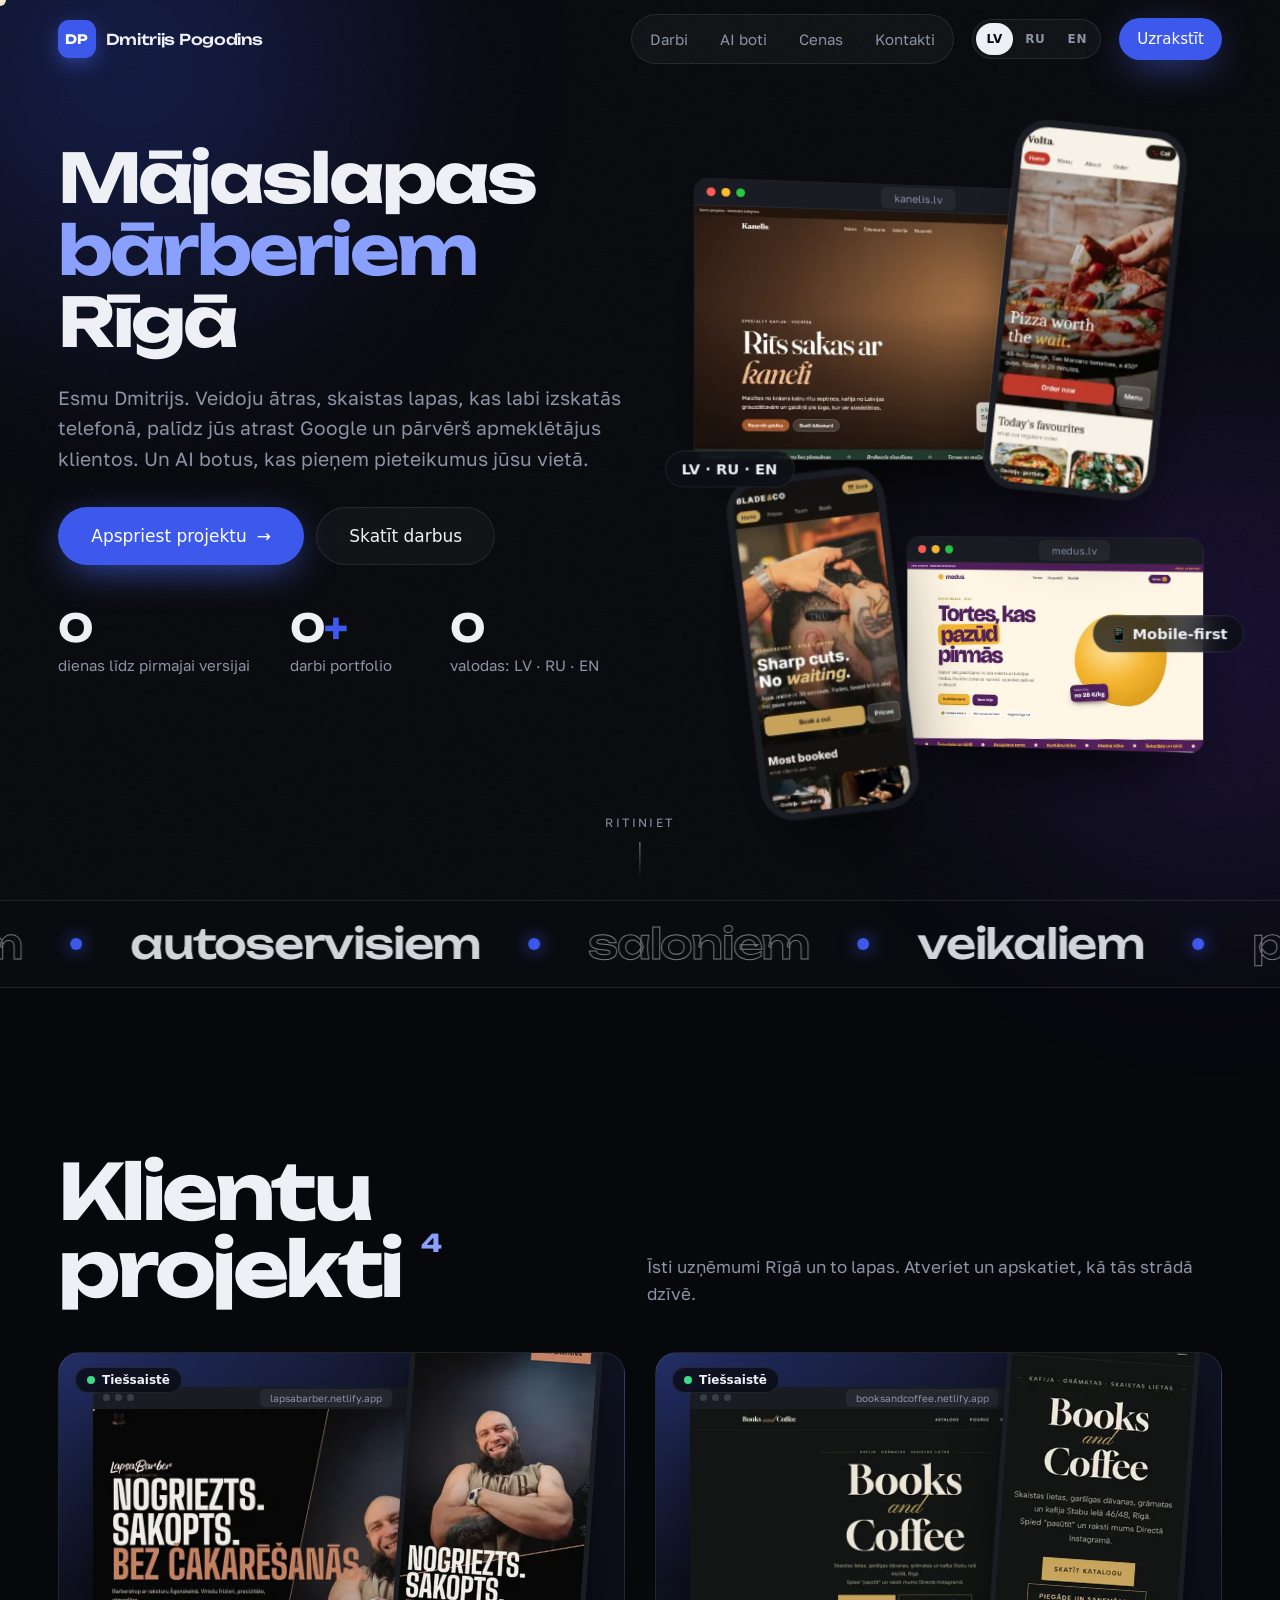
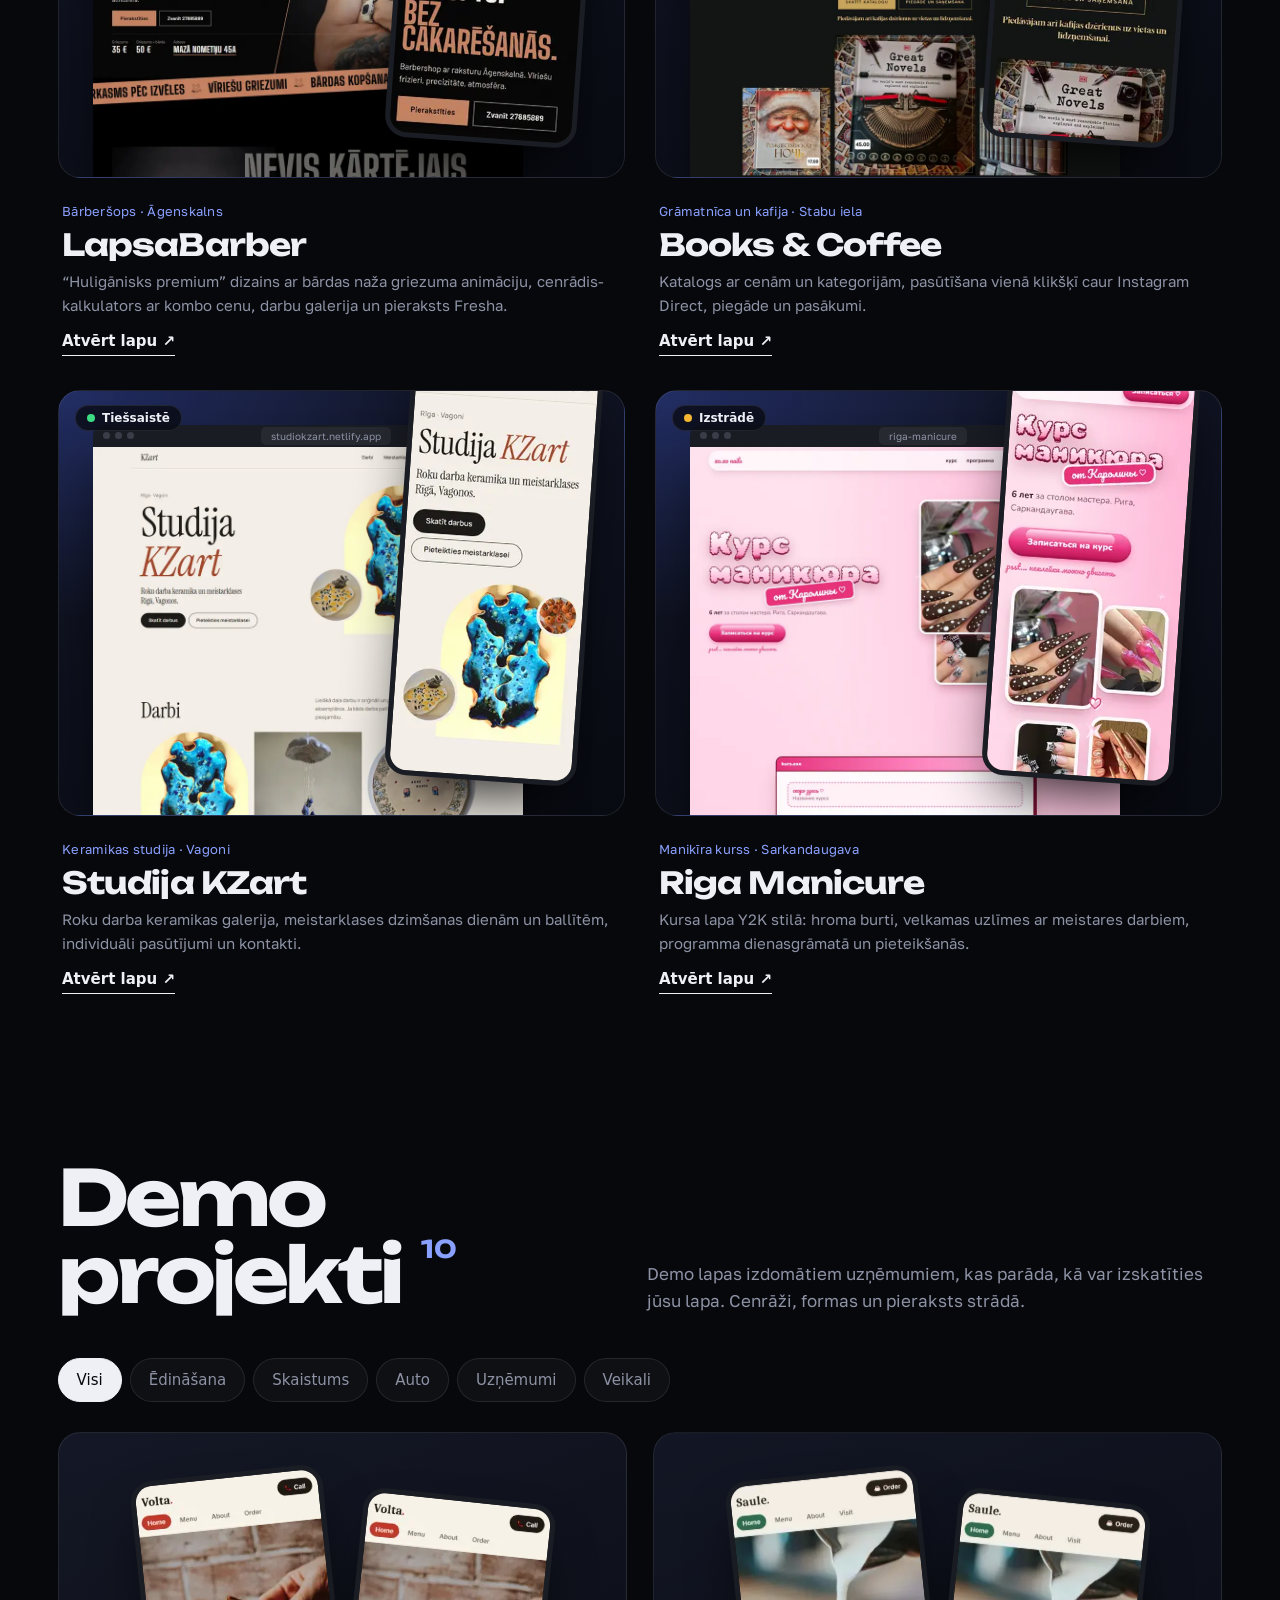
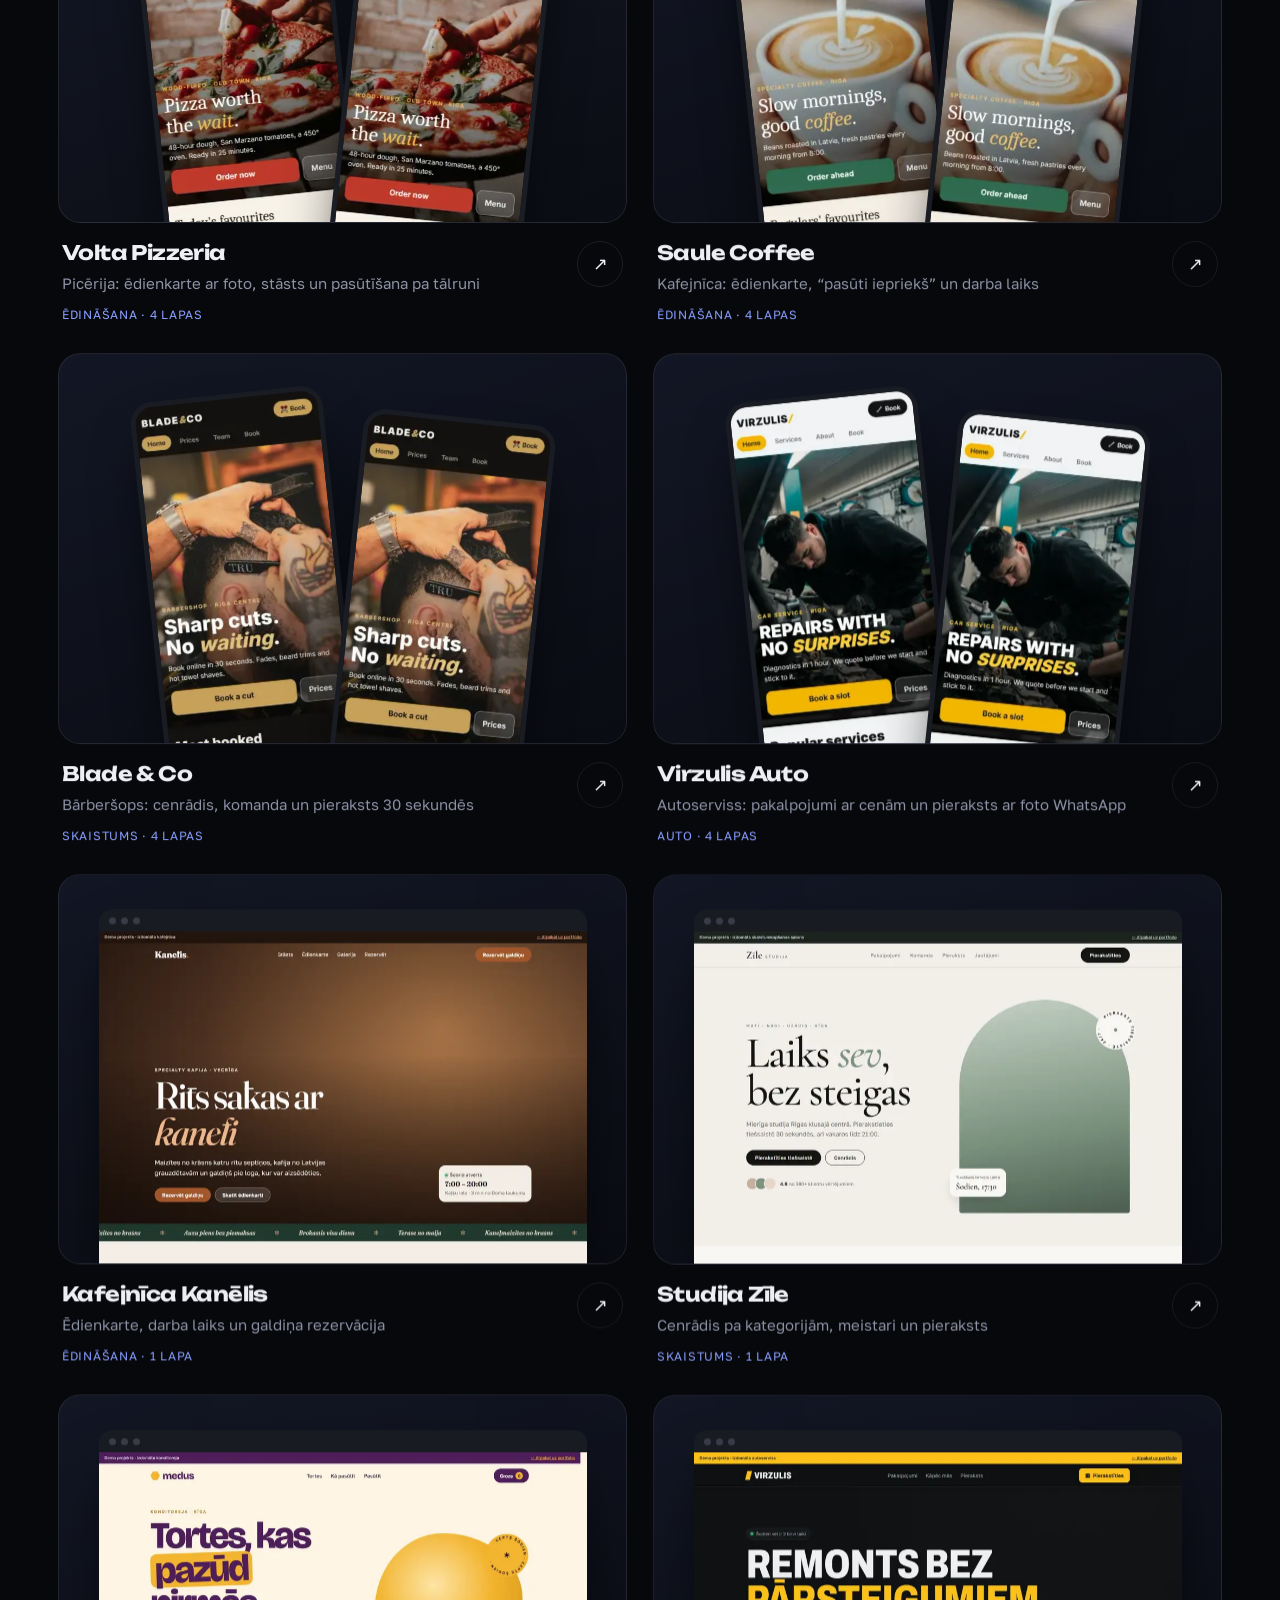
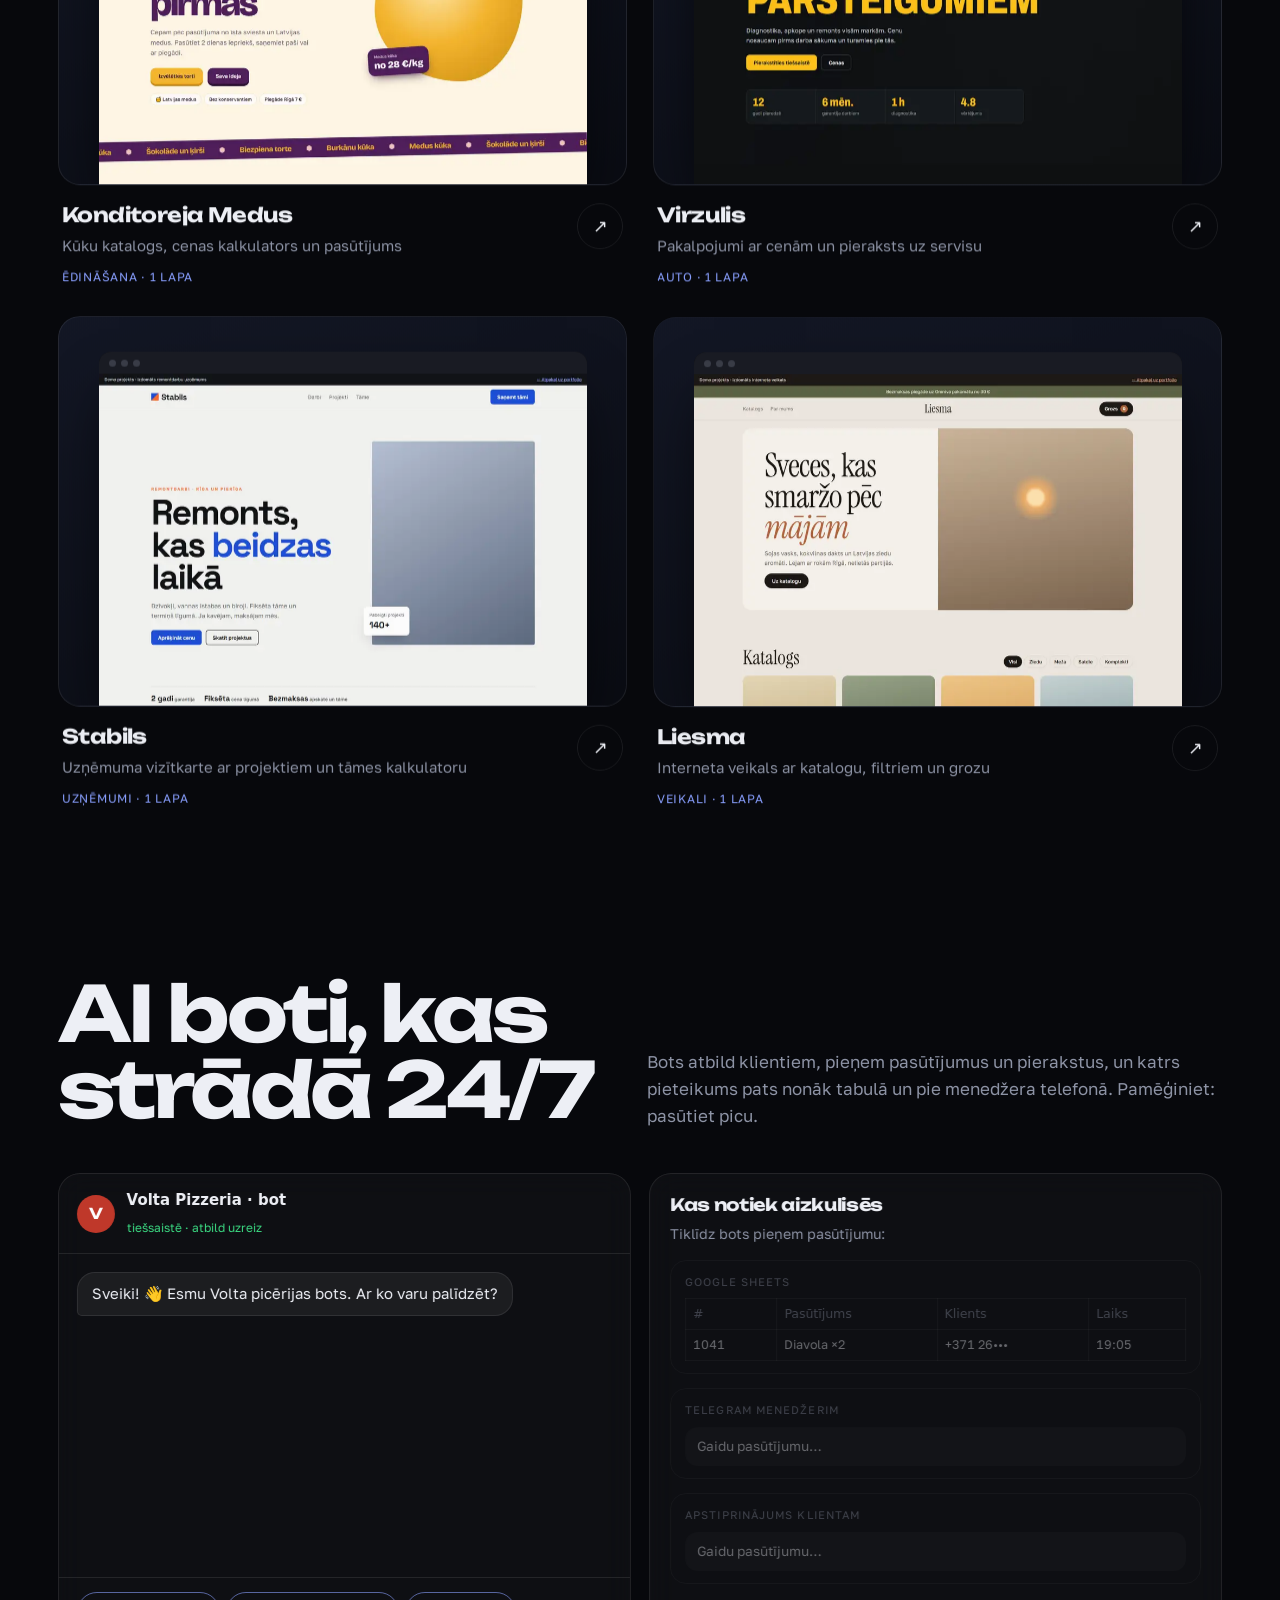
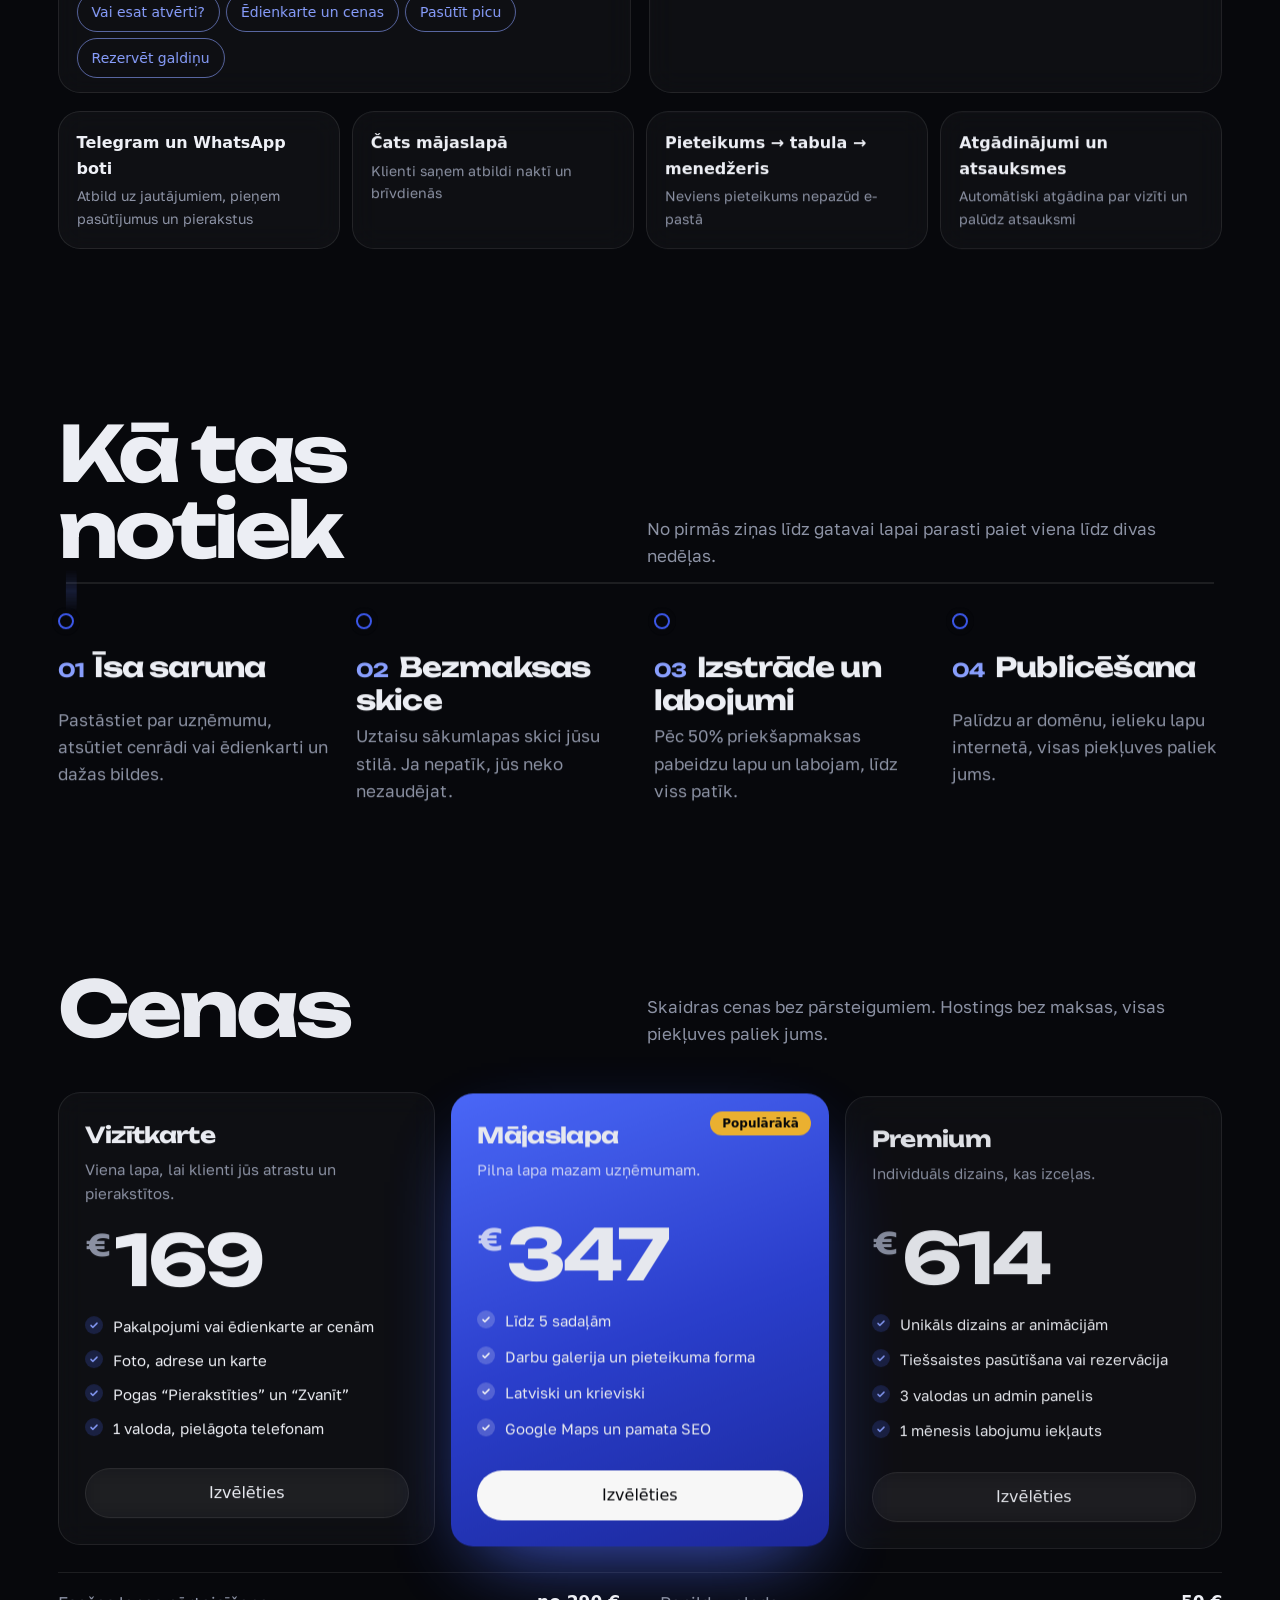
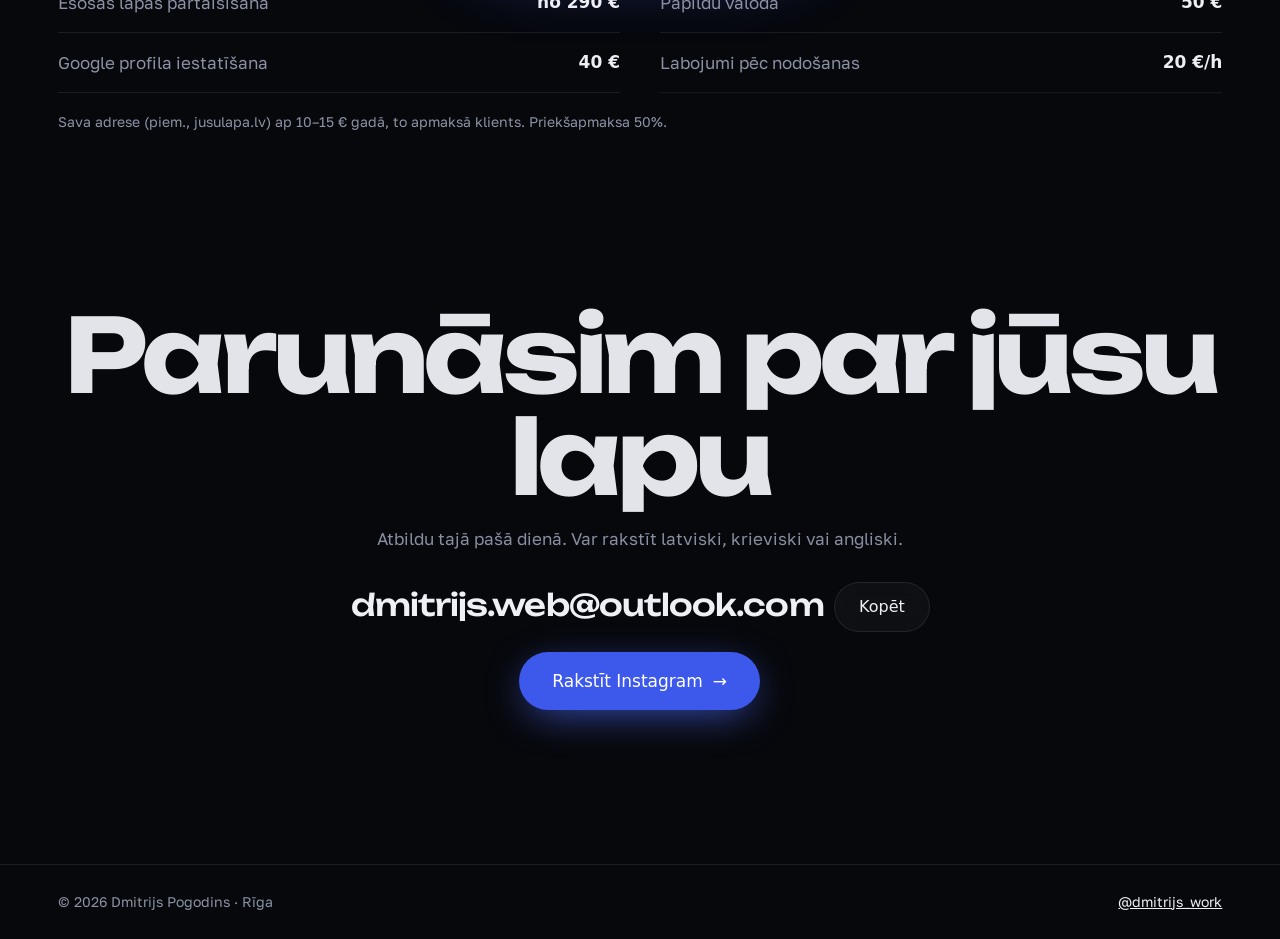
==== commit 9a0cfbd7: "Klientu projekti: LapsaBarber, Books & Coffee, Studija KZart, Riga Manicure" ====
--- a/index.html
+++ b/index.html
@@ -17,8 +17,8 @@
 <link rel="preload" href="fonts/unbounded-latin-ext-700-normal.woff2" as="font" type="font/woff2" crossorigin>
 <link rel="preload" href="fonts/golos-text-latin-400-normal.woff2" as="font" type="font/woff2" crossorigin>
 <link rel="preload" href="fonts/golos-text-latin-ext-400-normal.woff2" as="font" type="font/woff2" crossorigin>
-<link rel="stylesheet" href="css/fonts.css?v=2">
-<link rel="stylesheet" href="css/site.css?v=2">
+<link rel="stylesheet" href="css/fonts.css?v=3">
+<link rel="stylesheet" href="css/site.css?v=3">
 <script>
   (function (d) {
     d.classList.add("js");
@@ -66,7 +66,7 @@
     </div>
     <dl class="facts">
       <div><dt><span class="count" data-to="3">0</span></dt><dd data-i="f1">dienas līdz pirmajai versijai</dd></div>
-      <div><dt><span class="count" data-to="10">0</span></dt><dd data-i="f2">darbi portfolio</dd></div>
+      <div><dt><span class="count" data-to="14">0</span></dt><dd data-i="f2">darbi portfolio</dd></div>
       <div><dt><span class="count" data-to="3">0</span></dt><dd data-i="f3">valodas: LV · RU · EN</dd></div>
     </dl>
   </div>
@@ -88,7 +88,15 @@
 <div class="marquee" aria-hidden="true"><div class="mq-track" id="mq"></div></div>
 
 <!-- ============ DARBI ============ -->
-<section class="works sec" id="darbi" aria-labelledby="worksH">
+<section class="clients sec" id="darbi" aria-labelledby="clientsH">
+  <div class="sec-head">
+    <h2 class="h2" id="clientsH"><span data-i="clientsH">Klientu projekti</span> <sup>4</sup></h2>
+    <p class="sub" data-i="clientsSub">Īsti uzņēmumi Rīgā un to lapas. Atveriet un apskatiet, kā tās strādā dzīvē.</p>
+  </div>
+  <ul class="cgrid" id="clientsGrid"></ul>
+</section>
+
+<section class="works sec" id="demo" aria-labelledby="worksH">
   <div class="sec-head">
     <h2 class="h2" id="worksH"><span data-i="worksH">Darbi</span> <sup>10</sup></h2>
     <p class="sub" data-i="worksSub">Demo projekti, kas parāda, kā var izskatīties jūsu lapa. Atveriet un pamēģiniet: cenrāži, formas un pieraksts strādā.</p>
@@ -204,8 +212,8 @@
 <script src="js/vendor/gsap.min.js" defer></script>
 <script src="js/vendor/ScrollTrigger.min.js" defer></script>
 <script src="js/vendor/lenis.min.js" defer></script>
-<script src="js/i18n.js?v=2" defer></script>
-<script src="js/bot.js?v=2" defer></script>
-<script src="js/site.js?v=2" defer></script>
+<script src="js/i18n.js?v=3" defer></script>
+<script src="js/bot.js?v=3" defer></script>
+<script src="js/site.js?v=3" defer></script>
 </body>
 </html>
--- a/css/site.css
+++ b/css/site.css
@@ -169,6 +169,25 @@
 .go { flex: none; display: grid; place-items: center; width: 46px; height: 46px; border-radius: 50%; border: 1px solid var(--line); font-size: 1.1rem; transition: background-color .3s, color .3s, transform .5s var(--ease); }
 .card a:hover .go { background: var(--fg); color: var(--bg); transform: rotate(-45deg); }
 
+/* ---------- Klientu projekti ---------- */
+.cgrid { list-style: none; margin: 0; padding: 0; display: grid; grid-template-columns: 1fr; gap: 30px; }
+@media (min-width: 900px) { .cgrid { grid-template-columns: repeat(2, 1fr); gap: 34px 30px; } }
+.cshot { aspect-ratio: 16 / 12; background: radial-gradient(120% 90% at 0% 0%, rgba(77,107,255,.28), transparent 60%), linear-gradient(160deg, #121628, #090b12); }
+.cshot .win { left: 6%; right: 18%; top: 8%; }
+.cshot .win .bar em { margin: 0 auto; padding: 2px 10px; border-radius: 5px; background: rgba(255,255,255,.06); font: 400 .625rem/1.4 var(--body); font-style: normal; color: var(--muted); }
+.ph-c { width: 25%; right: 6%; bottom: 8%; top: auto; transform: rotate(4deg); z-index: 2; }
+.card a:hover .ph-c { transform: rotate(0deg) translateY(-12px); }
+.status { position: absolute; z-index: 4; left: 16px; top: 14px; display: inline-flex; align-items: center; gap: 7px; padding: 6px 11px; border-radius: 999px; font: 600 .75rem/1 var(--body);
+  background: rgba(7,8,12,.7); border: 1px solid var(--line); backdrop-filter: blur(10px); -webkit-backdrop-filter: blur(10px); }
+.status i { width: 8px; height: 8px; border-radius: 50%; background: #3ddc84; box-shadow: 0 0 0 0 rgba(61,220,132,.7); }
+.motion .status i { animation: pulse 1.8s infinite; }
+.status.wip i { background: var(--hi); box-shadow: none; animation: none; }
+@keyframes pulse { 0% { box-shadow: 0 0 0 0 rgba(61,220,132,.6); } 70% { box-shadow: 0 0 0 8px rgba(61,220,132,0); } 100% { box-shadow: 0 0 0 0 rgba(61,220,132,0); } }
+.ccard .meta h3 { font-size: clamp(1.4rem, 2.4vw, 1.9rem); margin-top: 4px; }
+.kind { font-size: .8125rem; color: var(--accent-2); letter-spacing: .02em; }
+.visit { display: inline-block; margin-top: 12px; font-weight: 600; font-size: .9375rem; border-bottom: 1px solid currentColor; padding-bottom: 2px; transition: color .3s; }
+.card a:hover .visit { color: var(--accent-2); }
+
 /* ---------- AI ---------- */
 .ai { display: grid; grid-template-columns: 1fr; gap: 18px; }
 @media (min-width: 860px) { .ai { grid-template-columns: minmax(0, 1fr) minmax(0, 1fr); } }
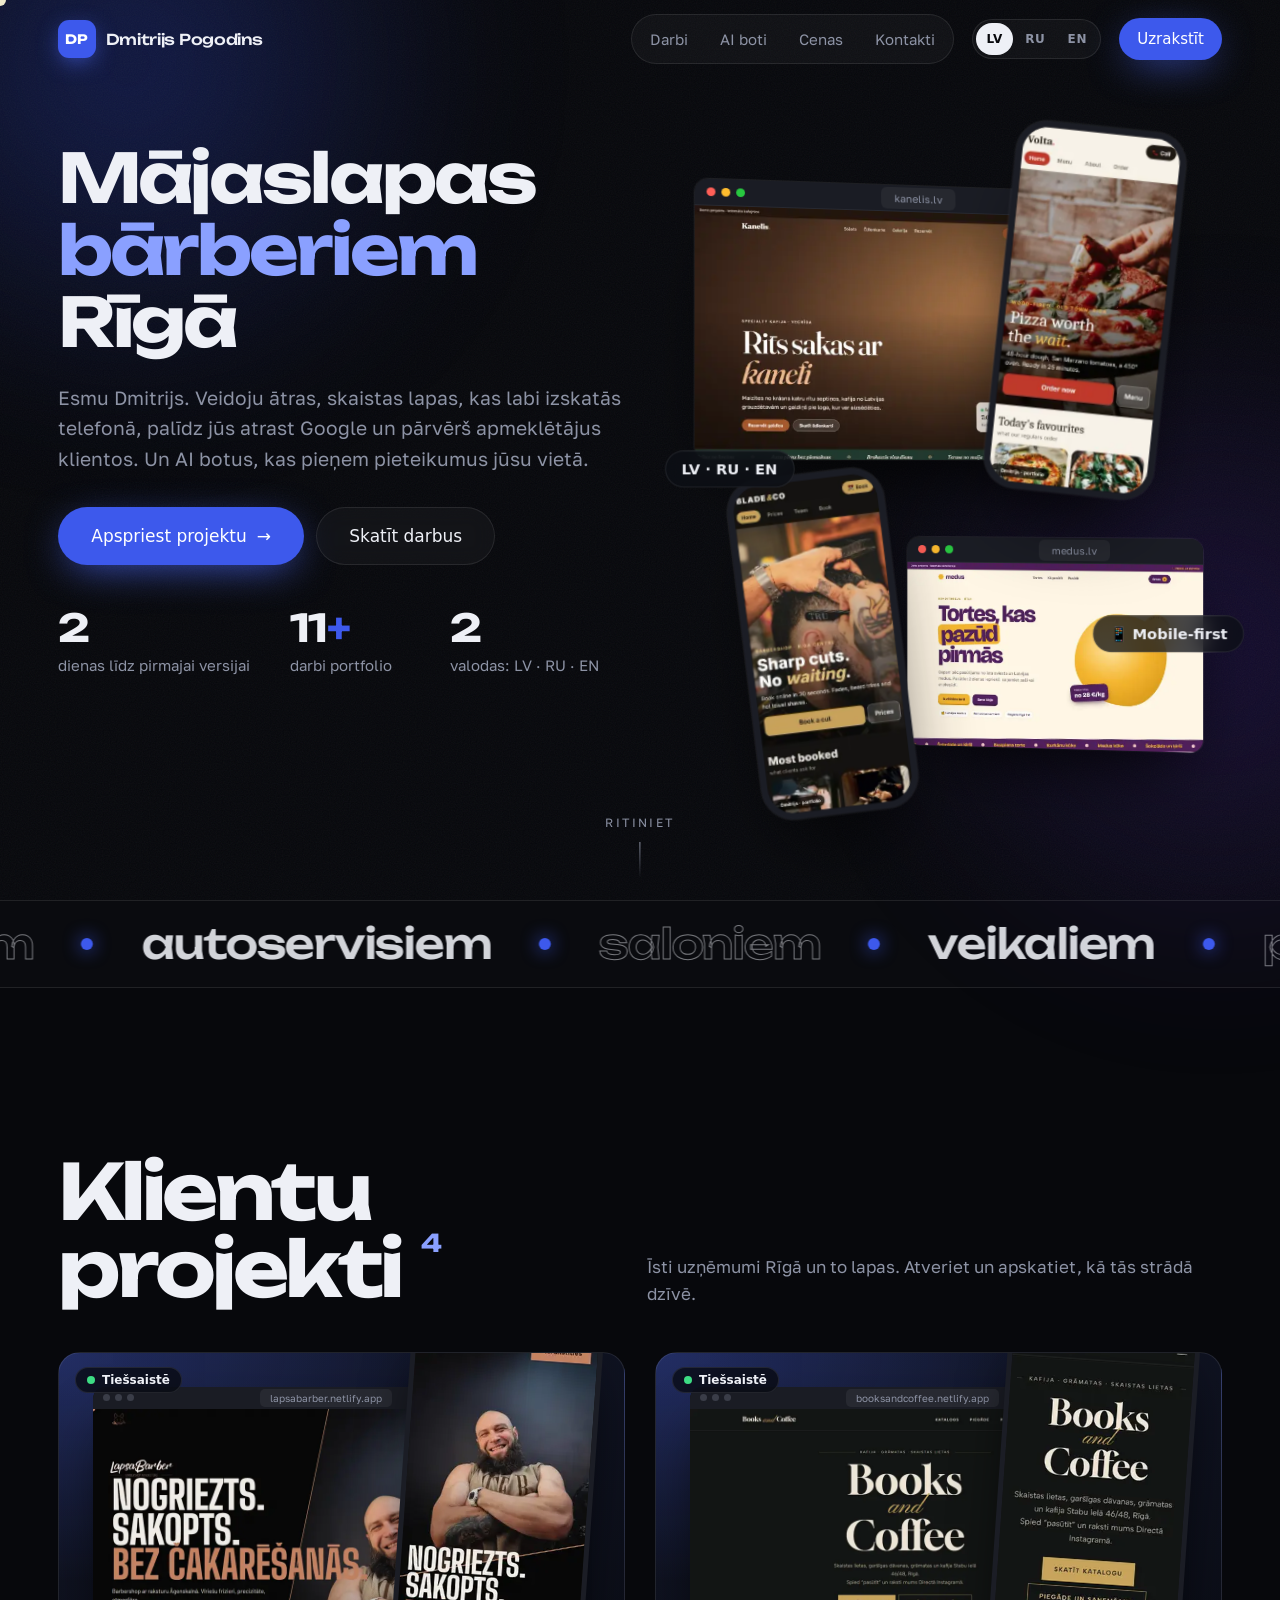
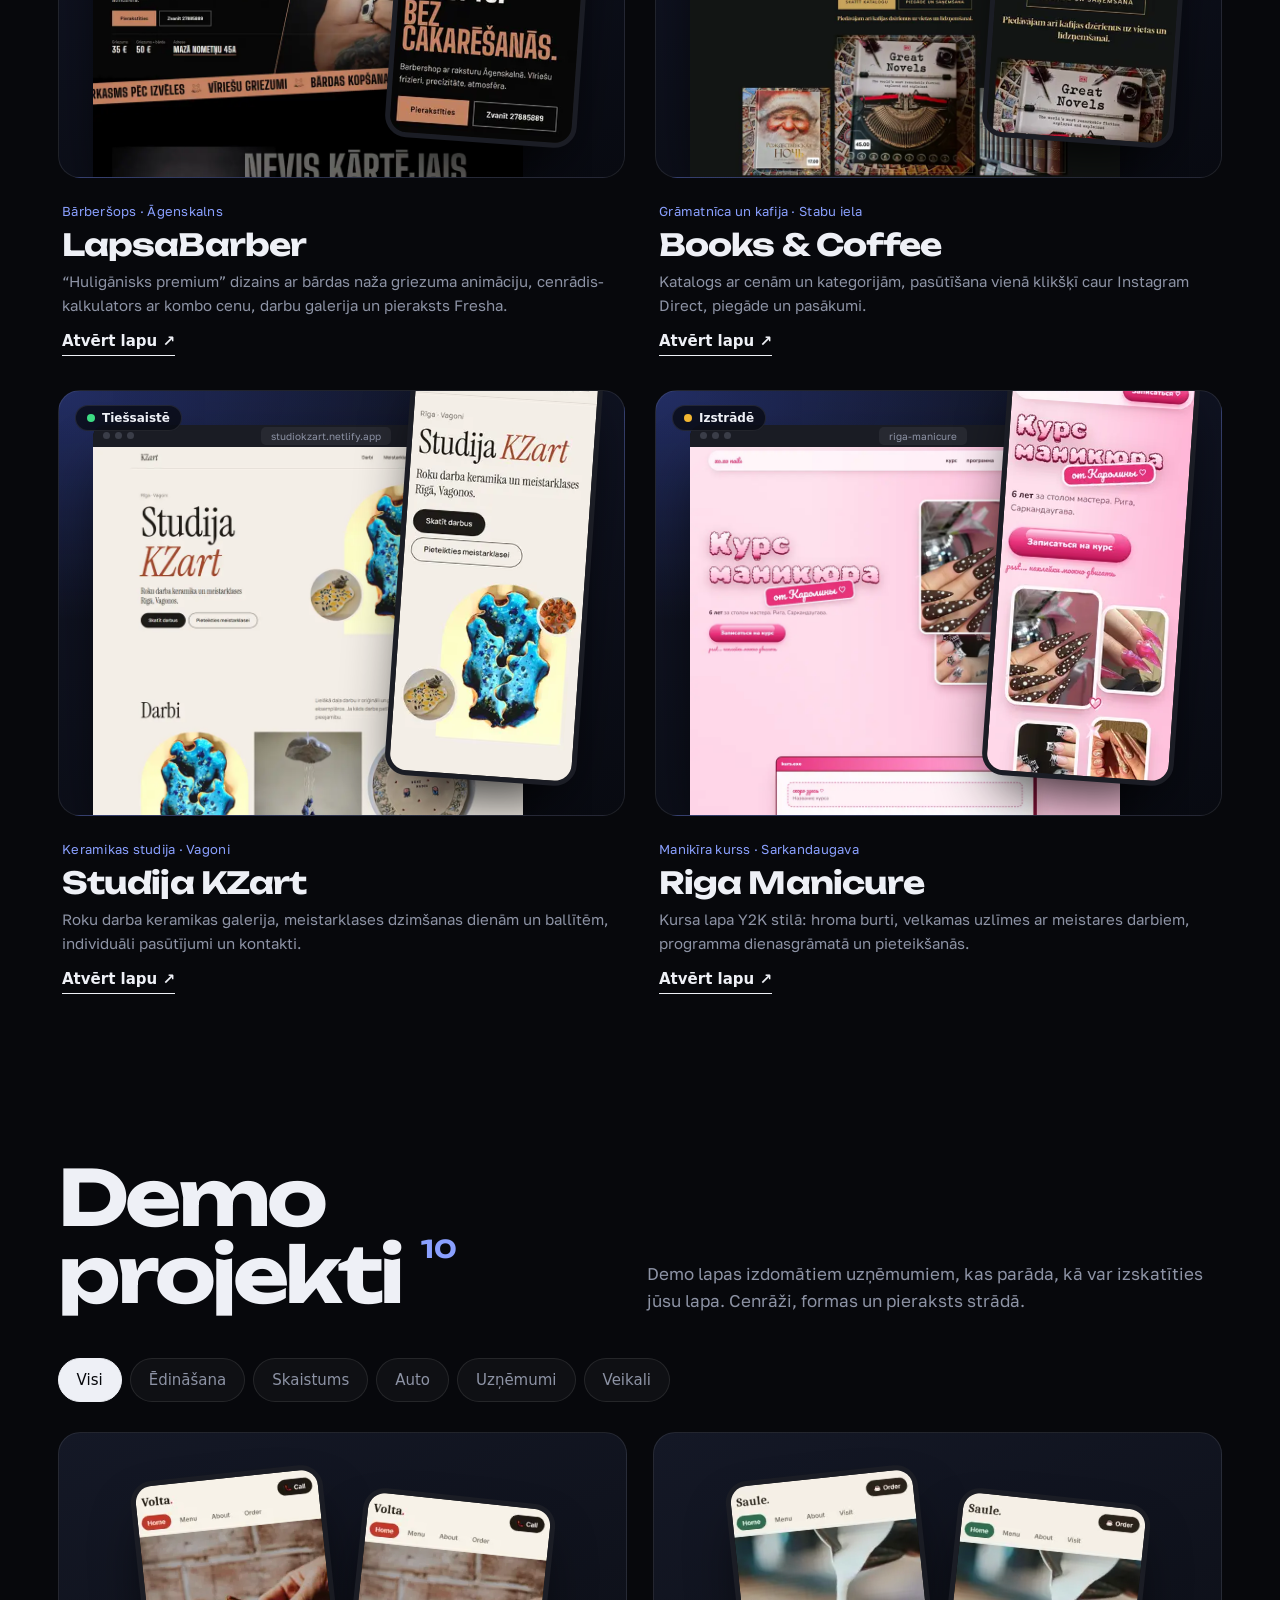
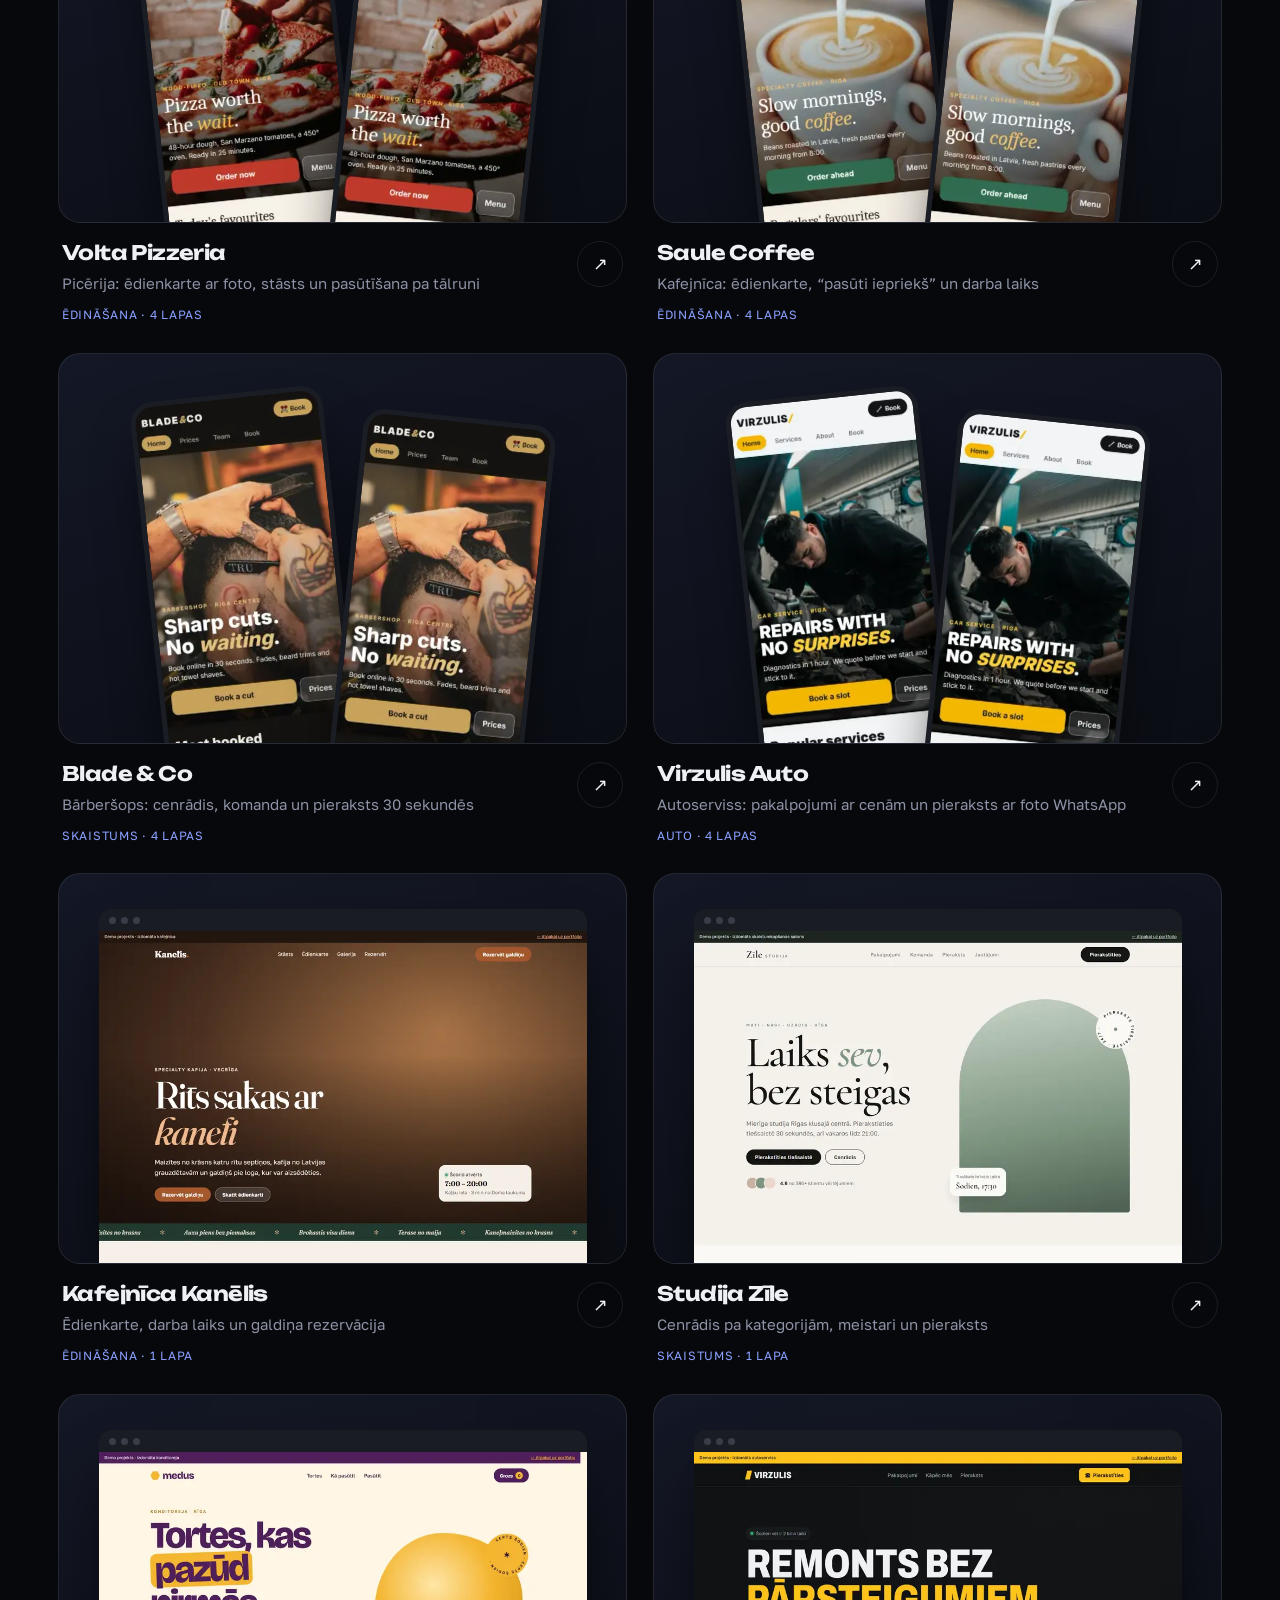
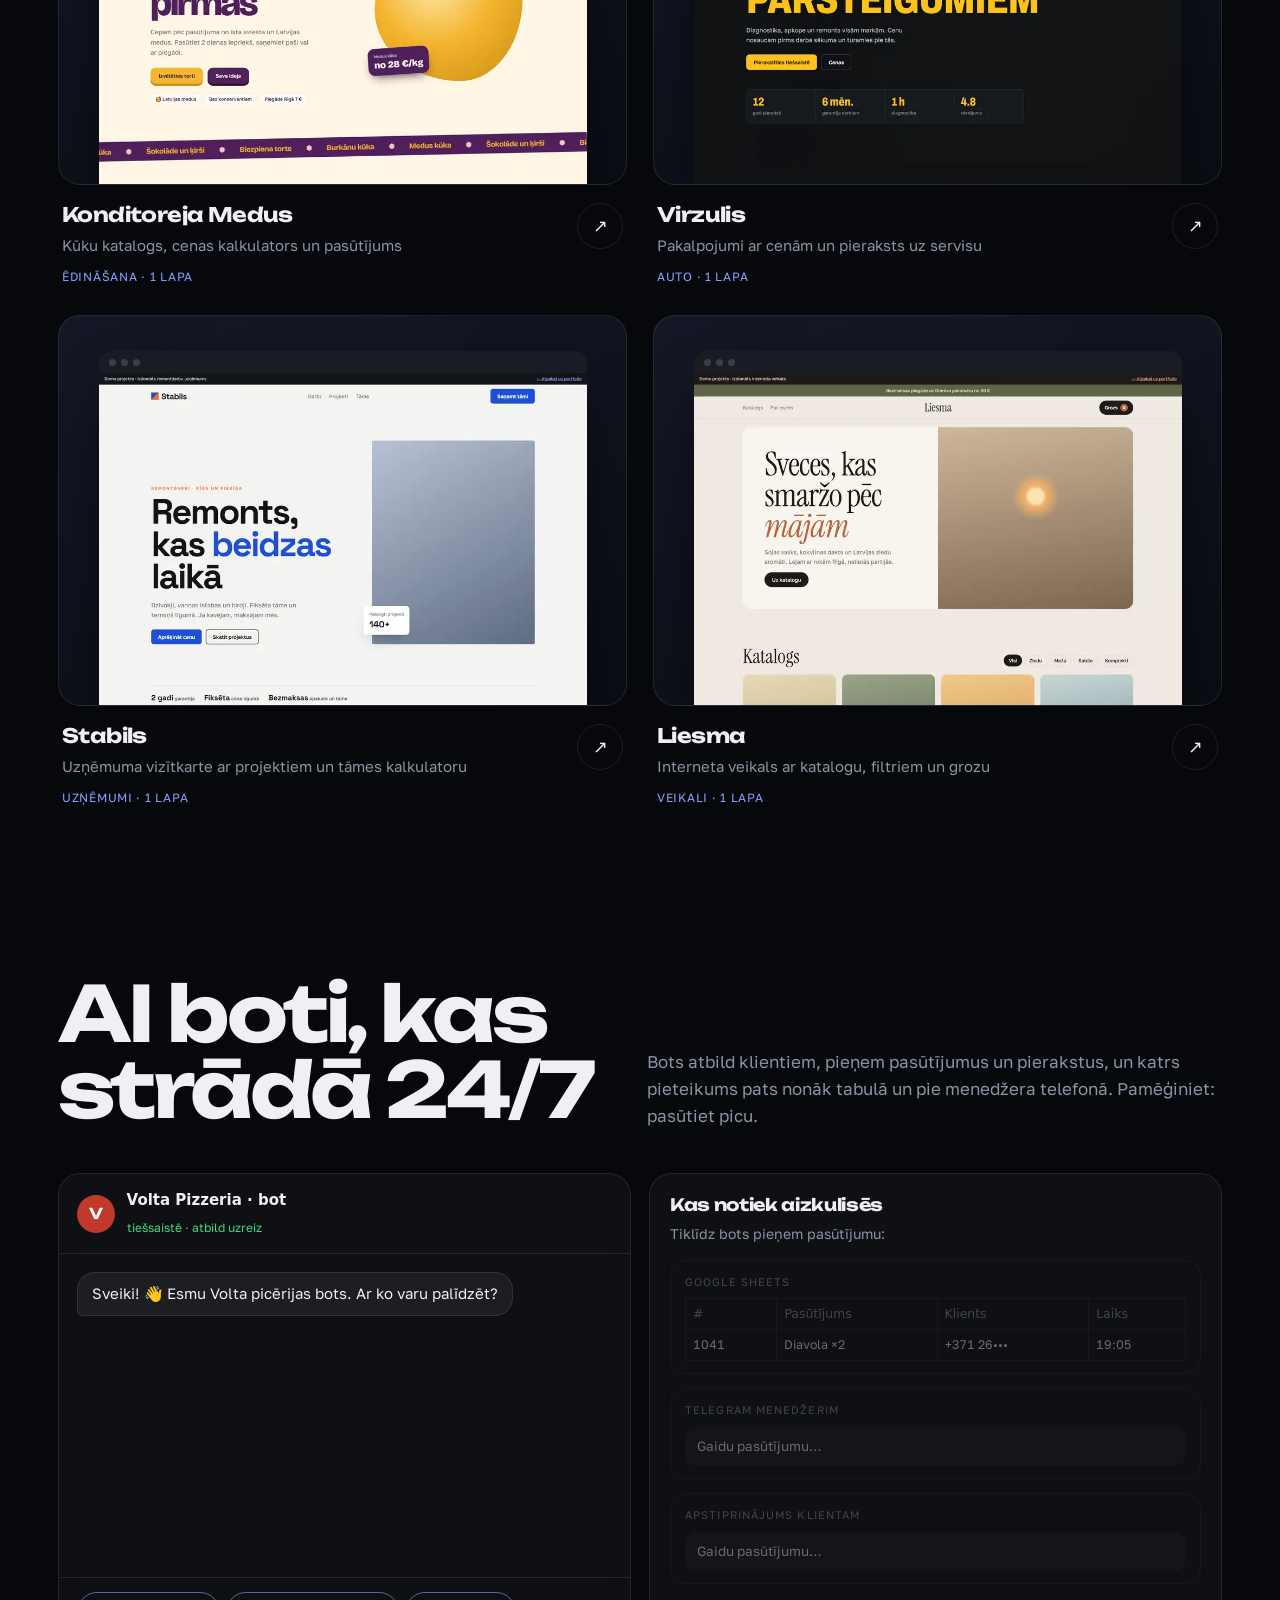
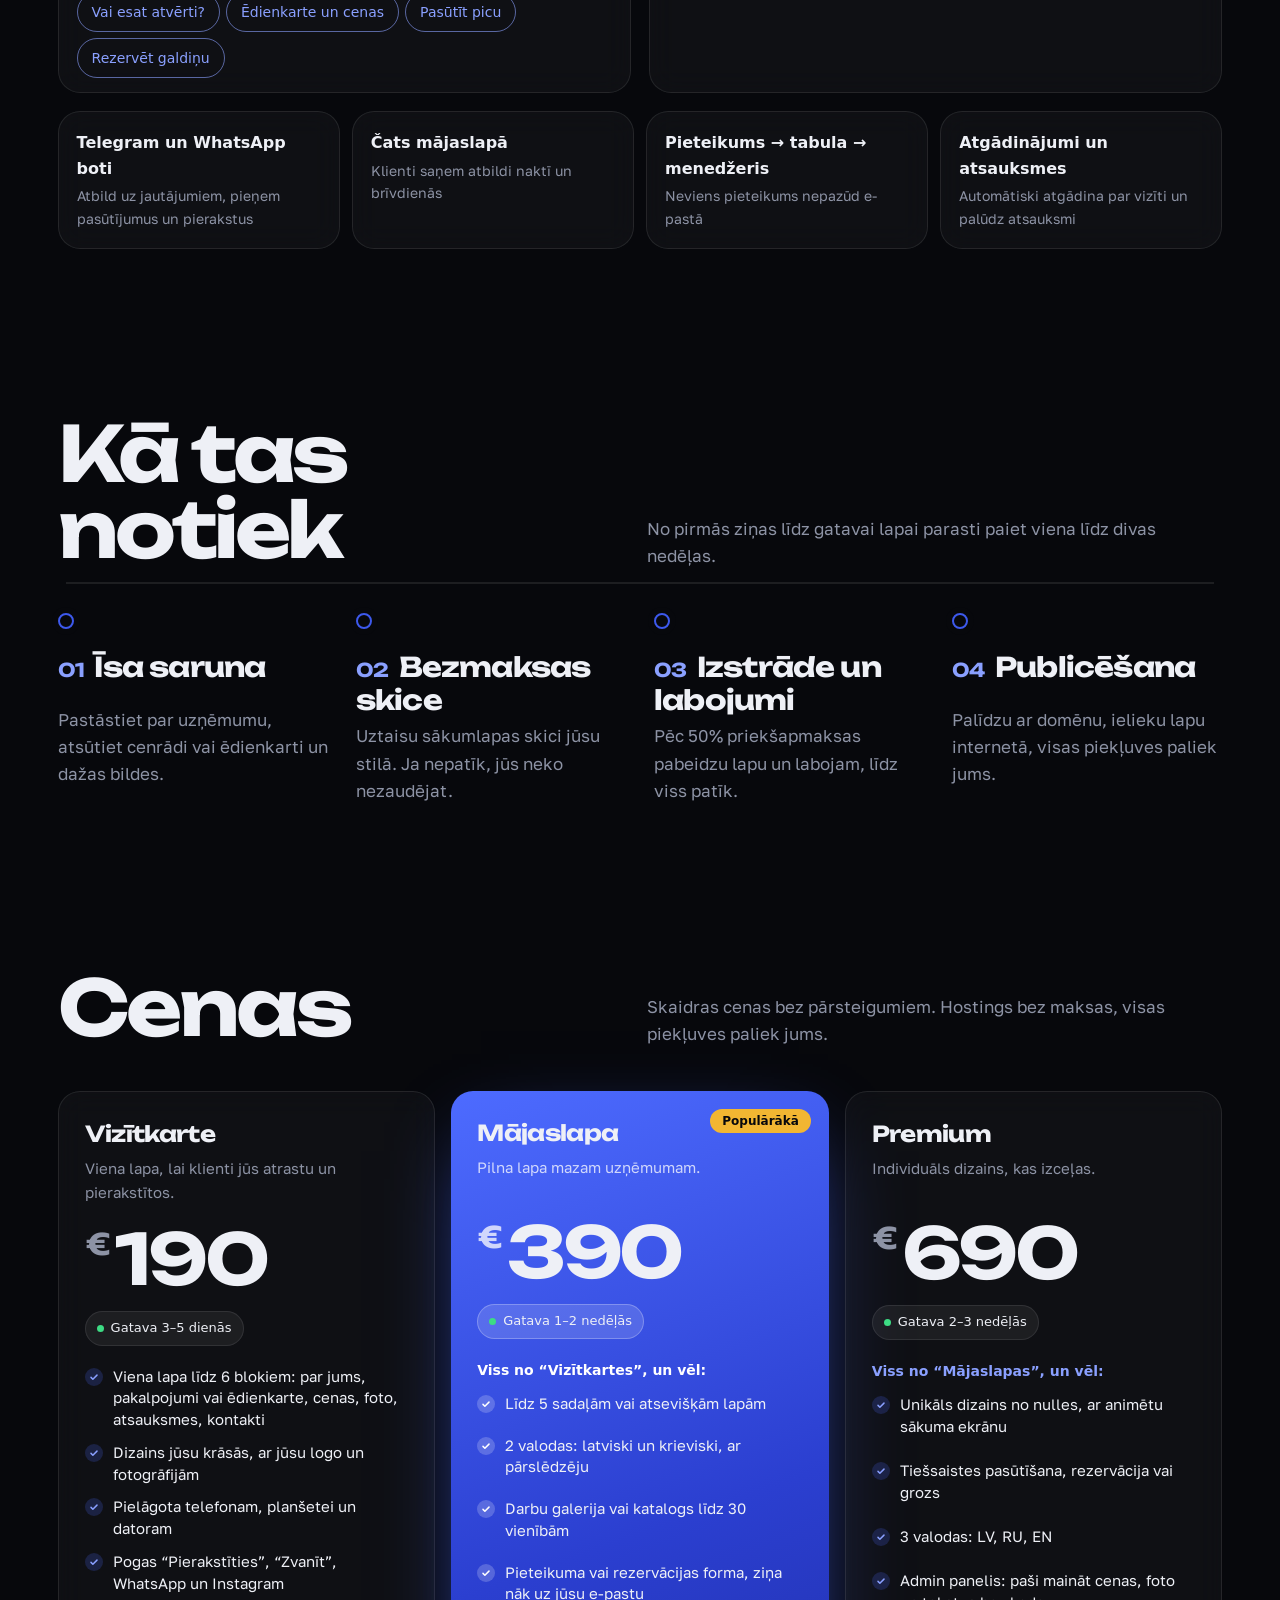
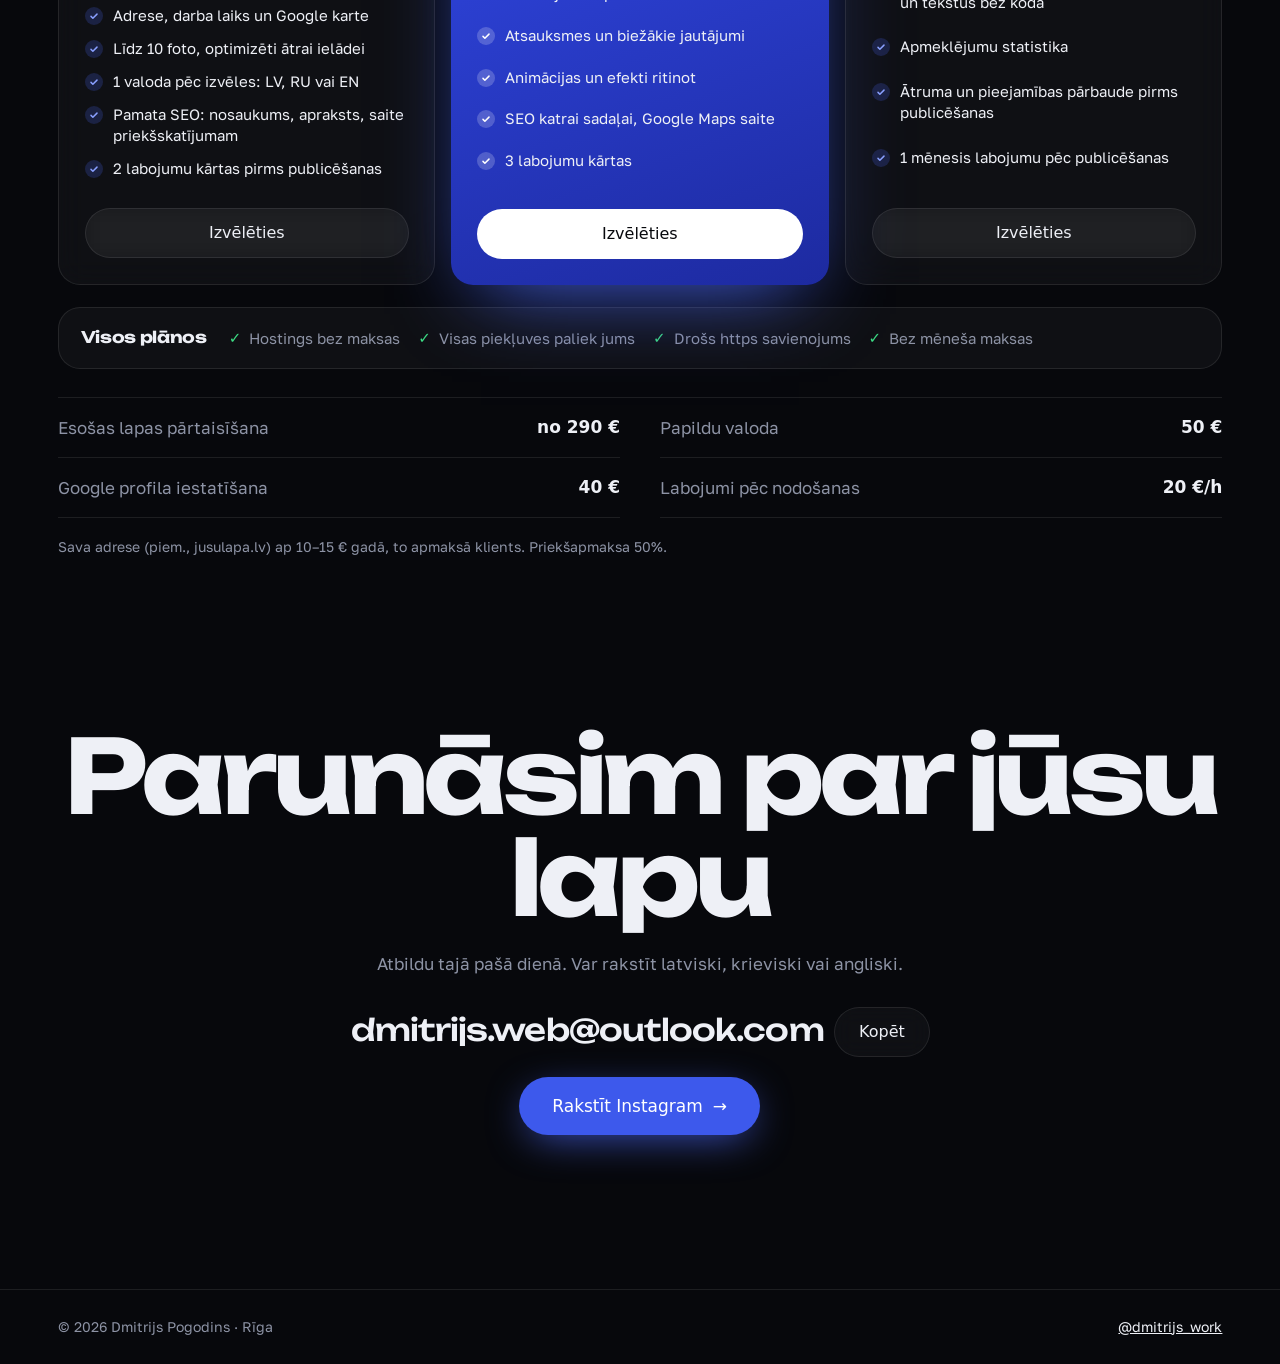
==== commit 36211094: "Cenas: detalizēts tarifu saturs, termiņi, kas iekļauts visos plānos" ====
--- a/index.html
+++ b/index.html
@@ -17,8 +17,8 @@
 <link rel="preload" href="fonts/unbounded-latin-ext-700-normal.woff2" as="font" type="font/woff2" crossorigin>
 <link rel="preload" href="fonts/golos-text-latin-400-normal.woff2" as="font" type="font/woff2" crossorigin>
 <link rel="preload" href="fonts/golos-text-latin-ext-400-normal.woff2" as="font" type="font/woff2" crossorigin>
-<link rel="stylesheet" href="css/fonts.css?v=3">
-<link rel="stylesheet" href="css/site.css?v=3">
+<link rel="stylesheet" href="css/fonts.css?v=4">
+<link rel="stylesheet" href="css/site.css?v=4">
 <script>
   (function (d) {
     d.classList.add("js");
@@ -165,23 +165,24 @@
     <article class="plan glass">
       <h3 data-i="p1">Vizītkarte</h3><p class="pd" data-i="p1d">Viena lapa, lai klienti jūs atrastu un pierakstītos.</p>
       <p class="amount"><span class="eur">€</span><span class="count" data-to="190">190</span></p>
-      <ul><li data-i="p1a">Pakalpojumi vai ēdienkarte ar cenām</li><li data-i="p1b">Foto, adrese un karte</li><li data-i="p1c">Pogas “Pierakstīties” un “Zvanīt”</li><li data-i="p1e">1 valoda, pielāgota telefonam</li></ul>
+      <p class="term" data-i="p1t">Gatava 3–5 dienās</p><ul class="feat" data-list="p1L"></ul>
       <a class="btn btn-ghost magnetic" href="#kontakti" data-i="pick">Izvēlēties</a>
     </article>
     <article class="plan plan-hot">
       <span class="pop" data-i="pop">Populārākā</span>
       <h3 data-i="p2">Mājaslapa</h3><p class="pd" data-i="p2d">Pilna lapa mazam uzņēmumam.</p>
       <p class="amount"><span class="eur">€</span><span class="count" data-to="390">390</span></p>
-      <ul><li data-i="p2a">Līdz 5 sadaļām</li><li data-i="p2b">Darbu galerija un pieteikuma forma</li><li data-i="p2c">Latviski un krieviski</li><li data-i="p2e">Google Maps un pamata SEO</li></ul>
+      <p class="term" data-i="p2t">Gatava 1–2 nedēļās</p><p class="plus" data-i="p2plus">Viss no “Vizītkartes”, un vēl:</p><ul class="feat" data-list="p2L"></ul>
       <a class="btn btn-light magnetic" href="#kontakti" data-i="pick">Izvēlēties</a>
     </article>
     <article class="plan glass">
       <h3 data-i="p3">Premium</h3><p class="pd" data-i="p3d">Individuāls dizains, kas izceļas.</p>
       <p class="amount"><span class="eur">€</span><span class="count" data-to="690">690</span></p>
-      <ul><li data-i="p3a">Unikāls dizains ar animācijām</li><li data-i="p3b">Tiešsaistes pasūtīšana vai rezervācija</li><li data-i="p3c">3 valodas un admin panelis</li><li data-i="p3e">1 mēnesis labojumu iekļauts</li></ul>
+      <p class="term" data-i="p3t">Gatava 2–3 nedēļās</p><p class="plus" data-i="p3plus">Viss no “Mājaslapas”, un vēl:</p><ul class="feat" data-list="p3L"></ul>
       <a class="btn btn-ghost magnetic" href="#kontakti" data-i="pick">Izvēlēties</a>
     </article>
   </div>
+  <div class="all"><h3 data-i="allH">Visos plānos</h3><ul data-list="allL"></ul></div>
   <dl class="extras">
     <div><dt data-i="ex1">Esošas lapas pārtaisīšana</dt><dd data-i="ex1p">no 290 €</dd></div>
     <div><dt data-i="ex2">Papildu valoda</dt><dd data-i="ex2p">50 €</dd></div>
@@ -212,8 +213,8 @@
 <script src="js/vendor/gsap.min.js" defer></script>
 <script src="js/vendor/ScrollTrigger.min.js" defer></script>
 <script src="js/vendor/lenis.min.js" defer></script>
-<script src="js/i18n.js?v=3" defer></script>
-<script src="js/bot.js?v=3" defer></script>
-<script src="js/site.js?v=3" defer></script>
+<script src="js/i18n.js?v=4" defer></script>
+<script src="js/bot.js?v=4" defer></script>
+<script src="js/site.js?v=4" defer></script>
 </body>
 </html>
--- a/css/site.css
+++ b/css/site.css
@@ -250,6 +250,18 @@
 .plan li { display: flex; gap: 10px; font-size: .9375rem; }
 .plan li::before { content: ""; flex: none; width: 18px; height: 18px; margin-top: 2px; border-radius: 50%; background: rgba(77,107,255,.2) url("data:image/svg+xml,%3Csvg xmlns='http://www.w3.org/2000/svg' viewBox='0 0 16 16'%3E%3Cpath d='M4 8.5l2.5 2.5L12 5.5' fill='none' stroke='%238aa0ff' stroke-width='2' stroke-linecap='round' stroke-linejoin='round'/%3E%3C/svg%3E") center/12px no-repeat; }
 .plan .btn { width: 100%; }
+.term { display: inline-flex; align-self: flex-start; align-items: center; gap: 7px; margin: -2px 0 10px; padding: 6px 11px; border-radius: 999px; font-size: .8125rem; font-weight: 500; background: rgba(255,255,255,.06); border: 1px solid var(--line); }
+.term::before { content: ""; width: 7px; height: 7px; border-radius: 50%; background: #3ddc84; }
+.plus { font-size: .875rem; font-weight: 600; color: var(--accent-2); margin-bottom: 2px; }
+.plan-hot .plus { color: #fff; }
+.plan-hot .term { background: rgba(255,255,255,.14); border-color: rgba(255,255,255,.25); }
+.plan .feat { gap: 11px; }
+.plan .feat li { line-height: 1.45; }
+.all { display: flex; flex-wrap: wrap; align-items: center; gap: 10px 14px; margin-top: 22px; padding: 18px 22px; border: 1px solid var(--line); border-radius: var(--r); background: var(--glass); }
+.all h3 { font: 600 1rem/1.2 var(--display); letter-spacing: -.02em; margin-right: 8px; }
+.all ul { list-style: none; margin: 0; padding: 0; display: flex; flex-wrap: wrap; gap: 8px 18px; }
+.all li { display: flex; align-items: center; gap: 8px; font-size: .9375rem; color: var(--muted); }
+.all li::before { content: "✓"; color: #3ddc84; font-weight: 700; }
 .plan-hot { border-radius: var(--r); background: linear-gradient(160deg, #4d6bff 0%, #2b3fd0 55%, #1d2aa0 100%); box-shadow: 0 30px 80px -30px rgba(77,107,255,.9); }
 .plan-hot .pd, .plan-hot .amount .eur { color: rgba(255,255,255,.75); }
 .plan-hot li::before { background-color: rgba(255,255,255,.2); background-image: url("data:image/svg+xml,%3Csvg xmlns='http://www.w3.org/2000/svg' viewBox='0 0 16 16'%3E%3Cpath d='M4 8.5l2.5 2.5L12 5.5' fill='none' stroke='white' stroke-width='2' stroke-linecap='round' stroke-linejoin='round'/%3E%3C/svg%3E"); }
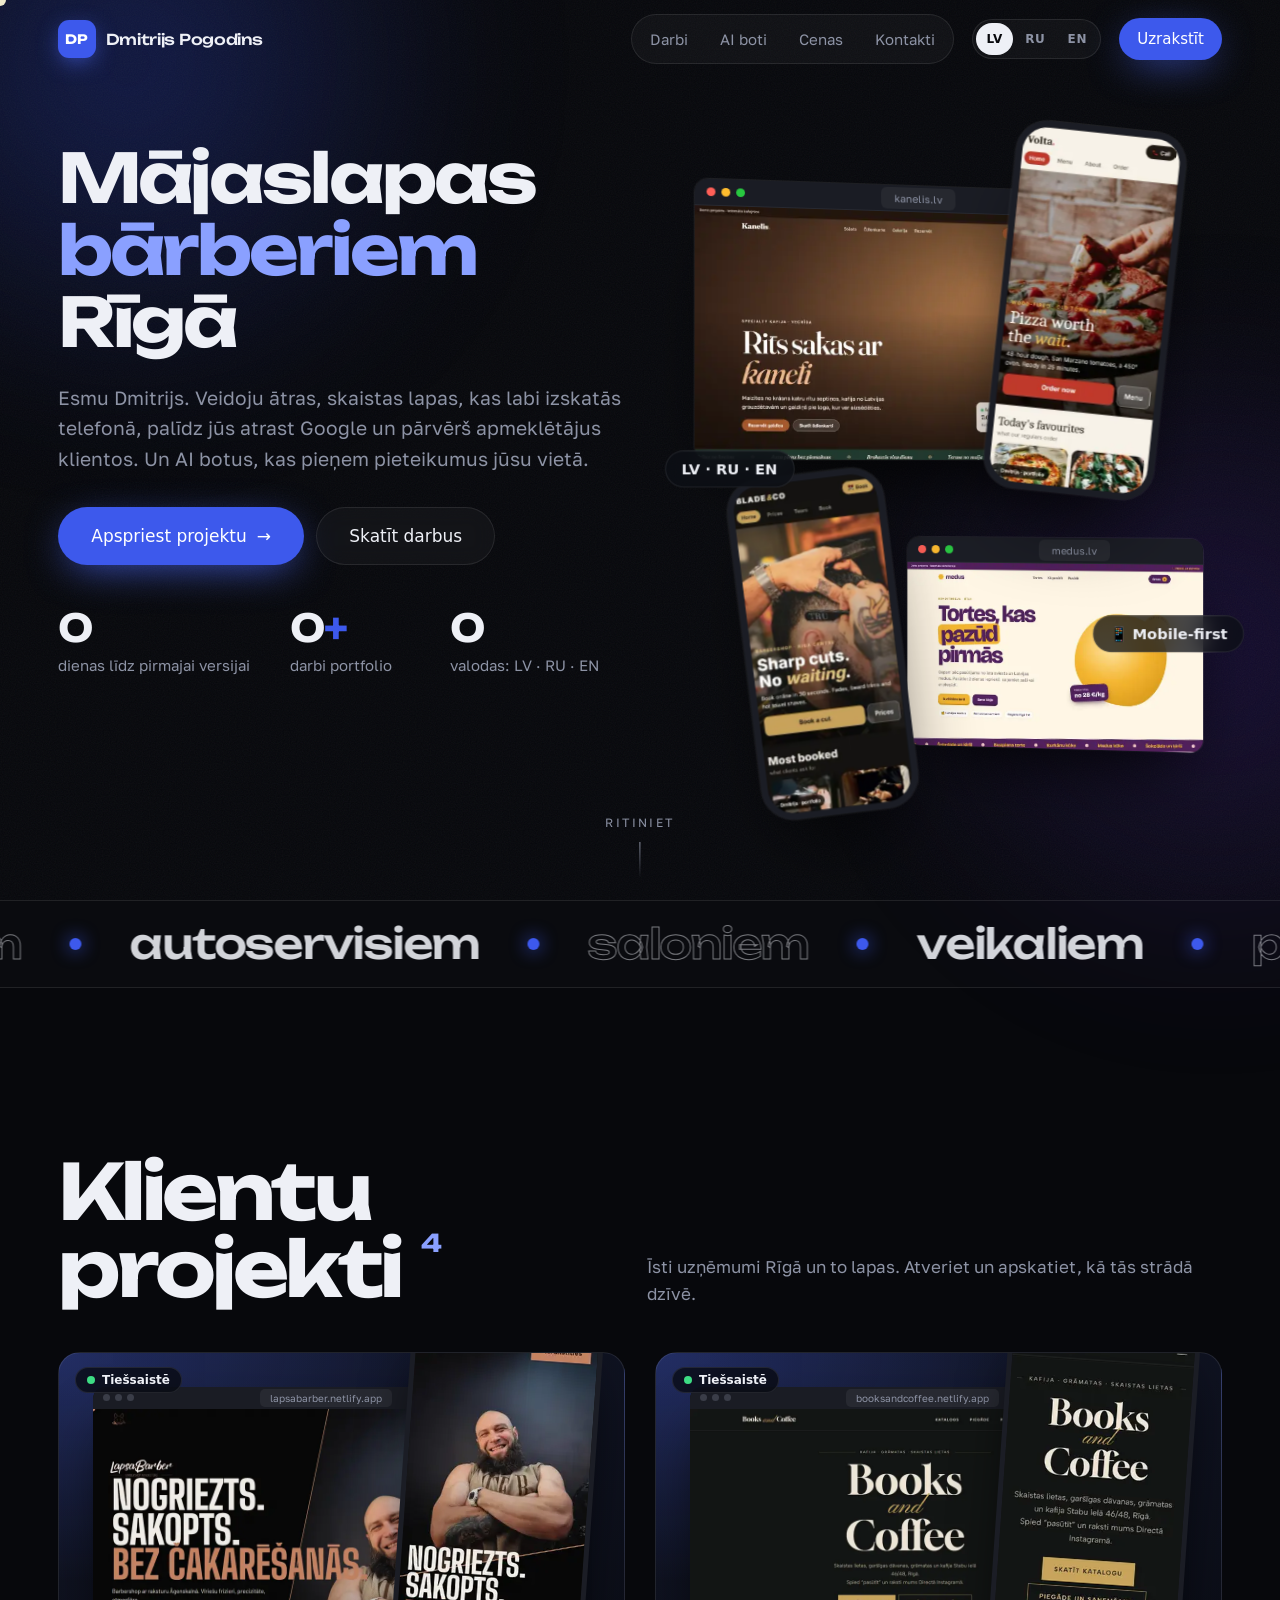
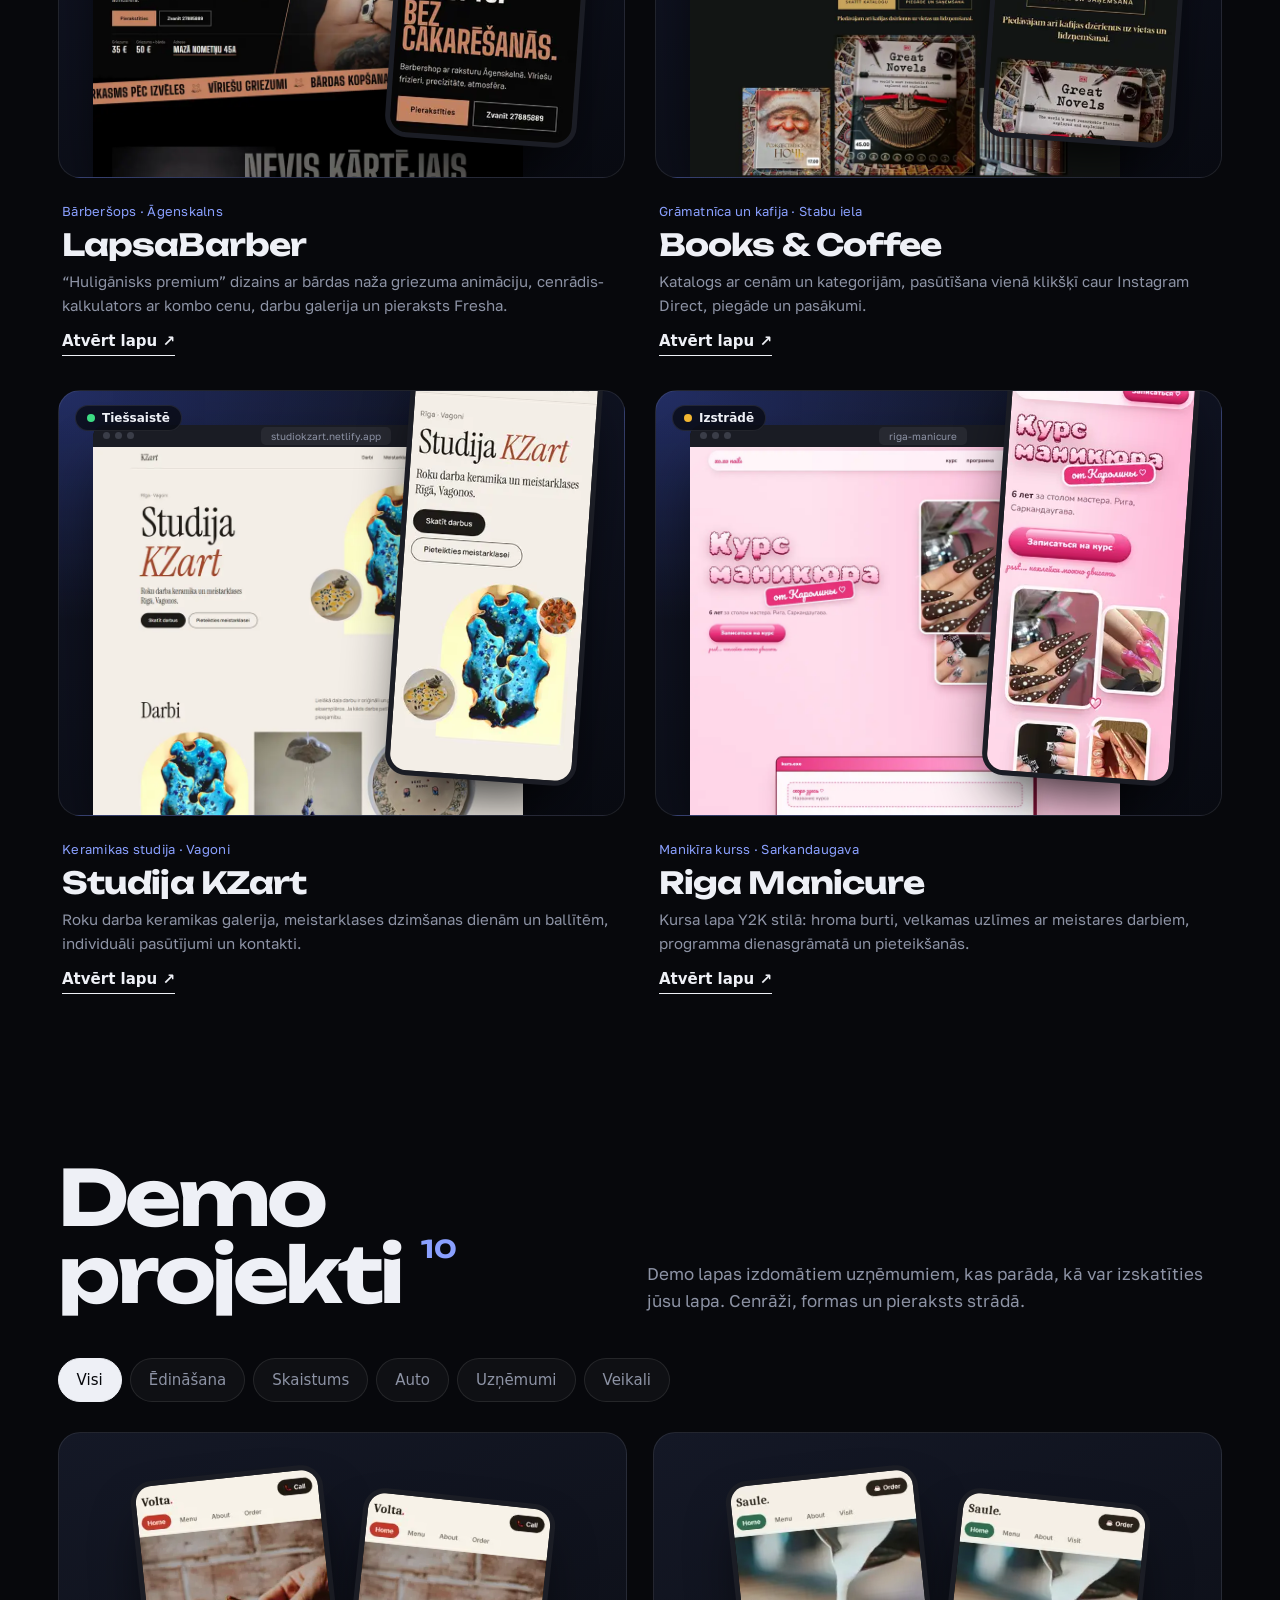
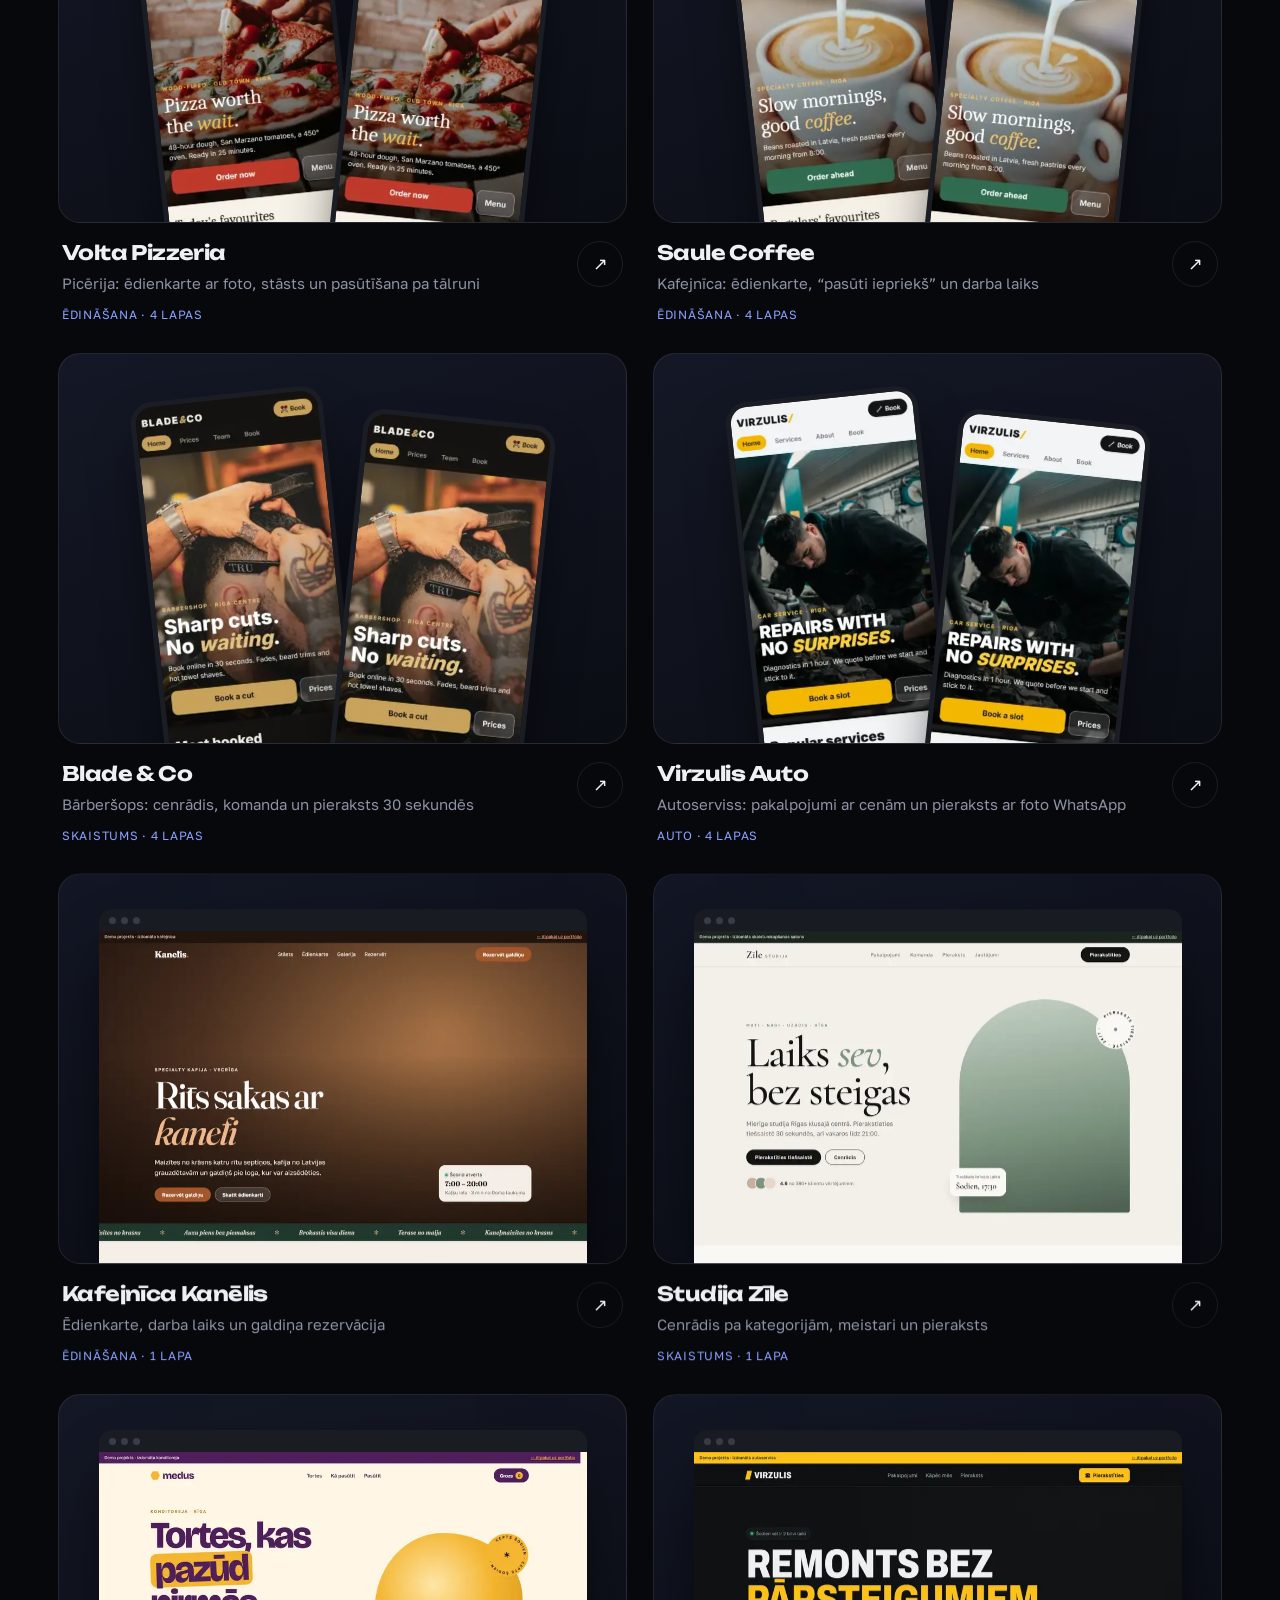
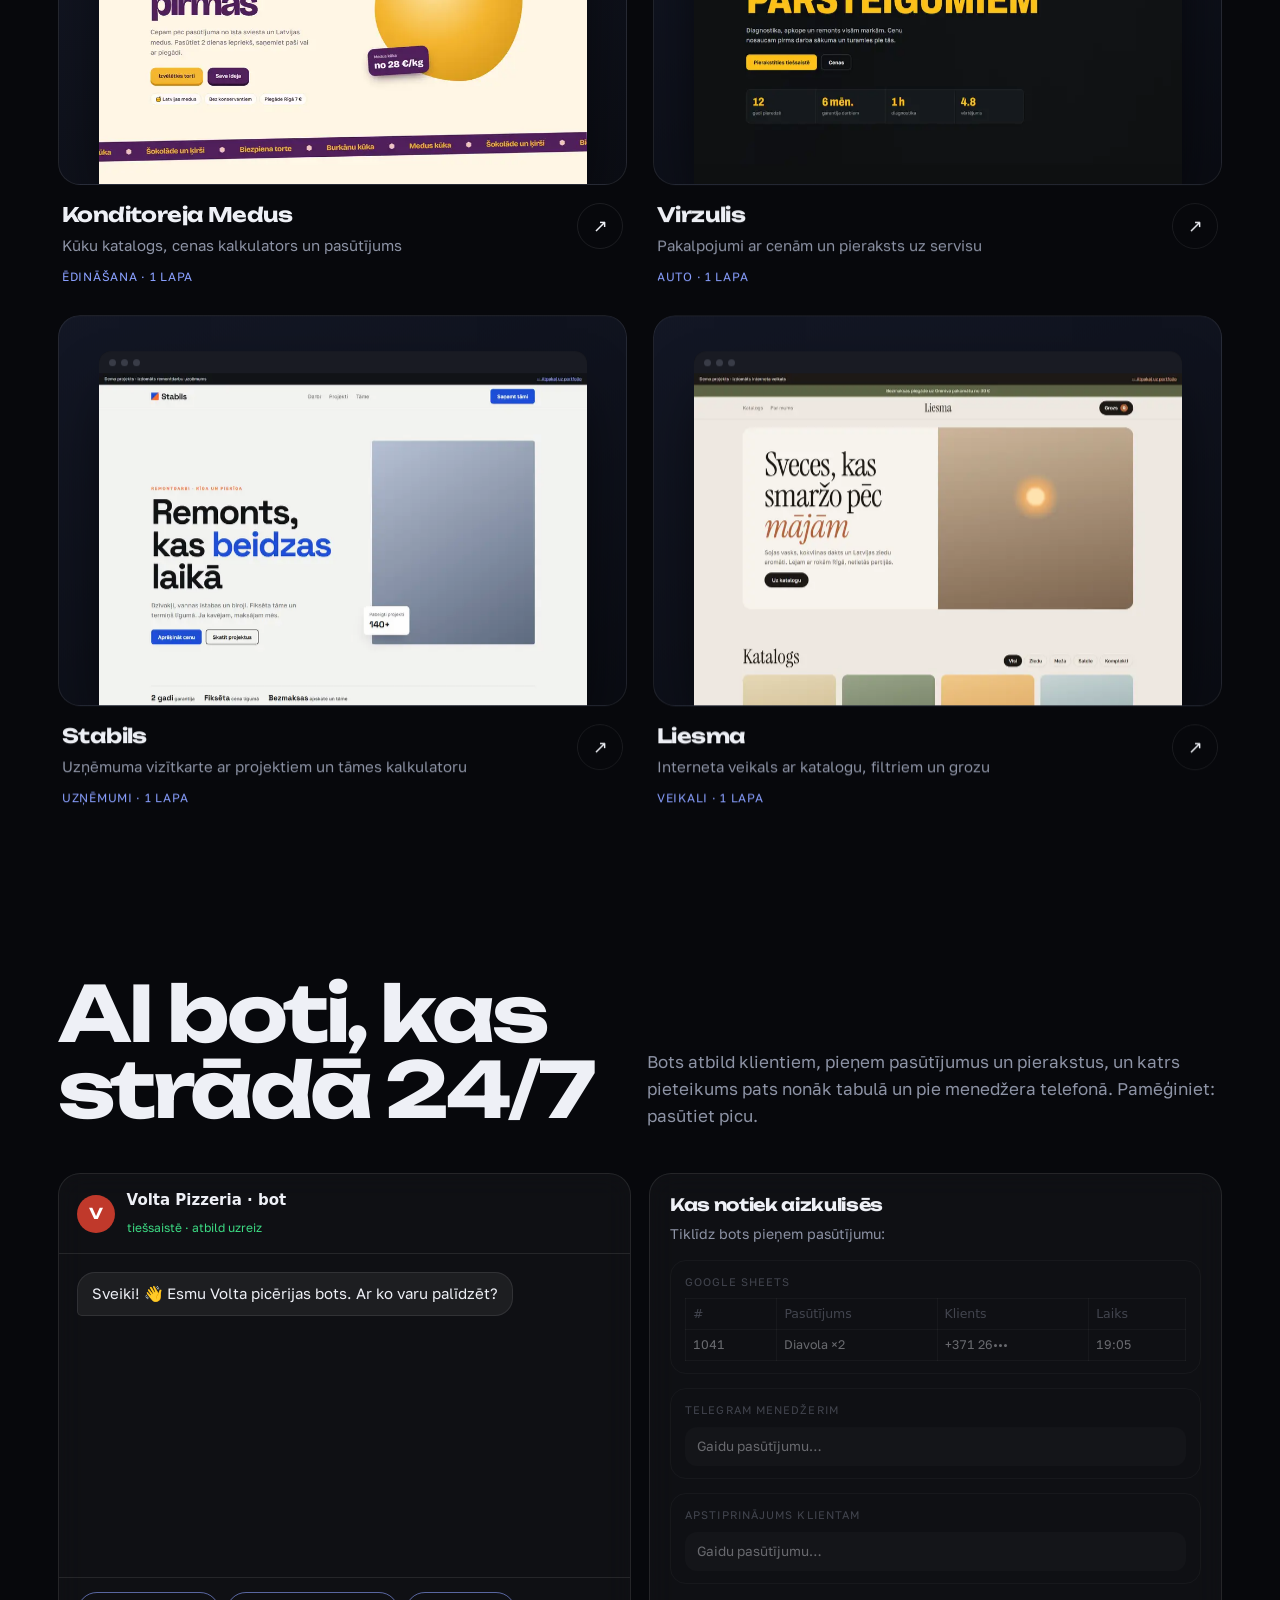
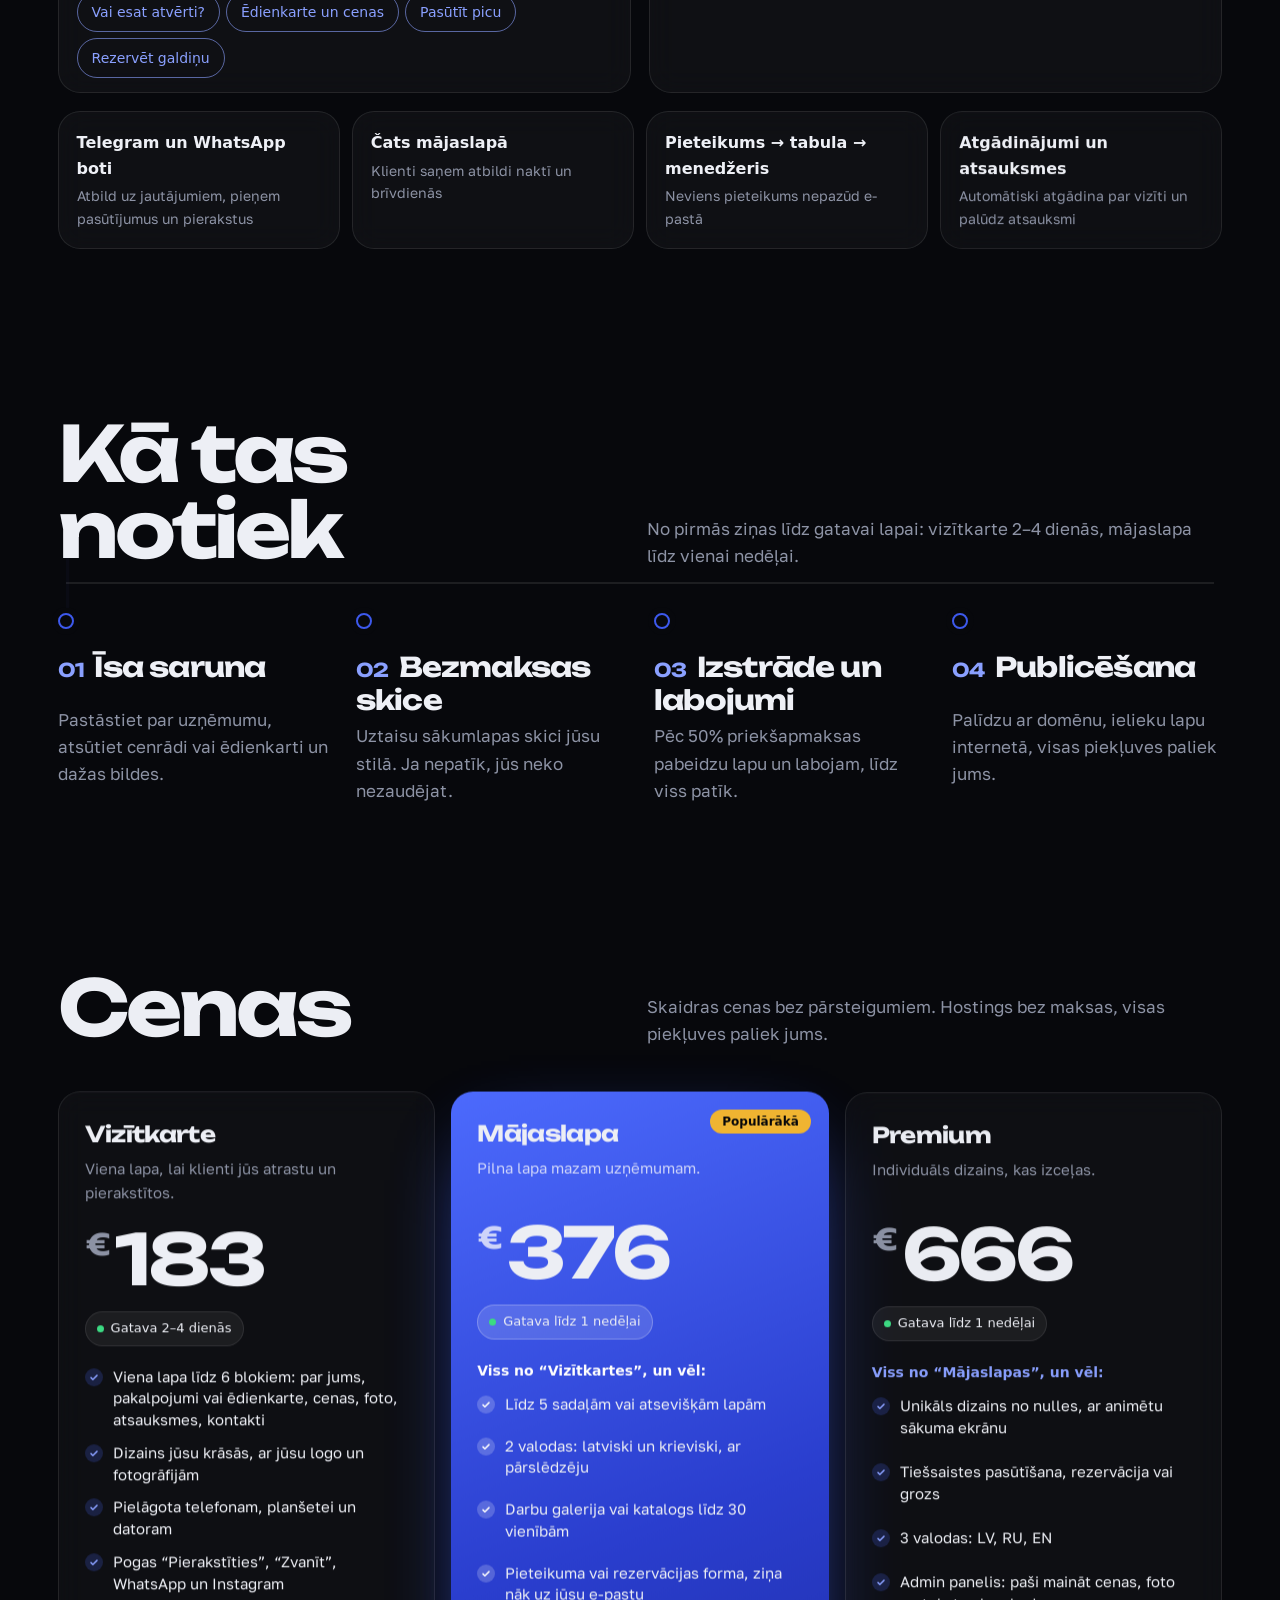
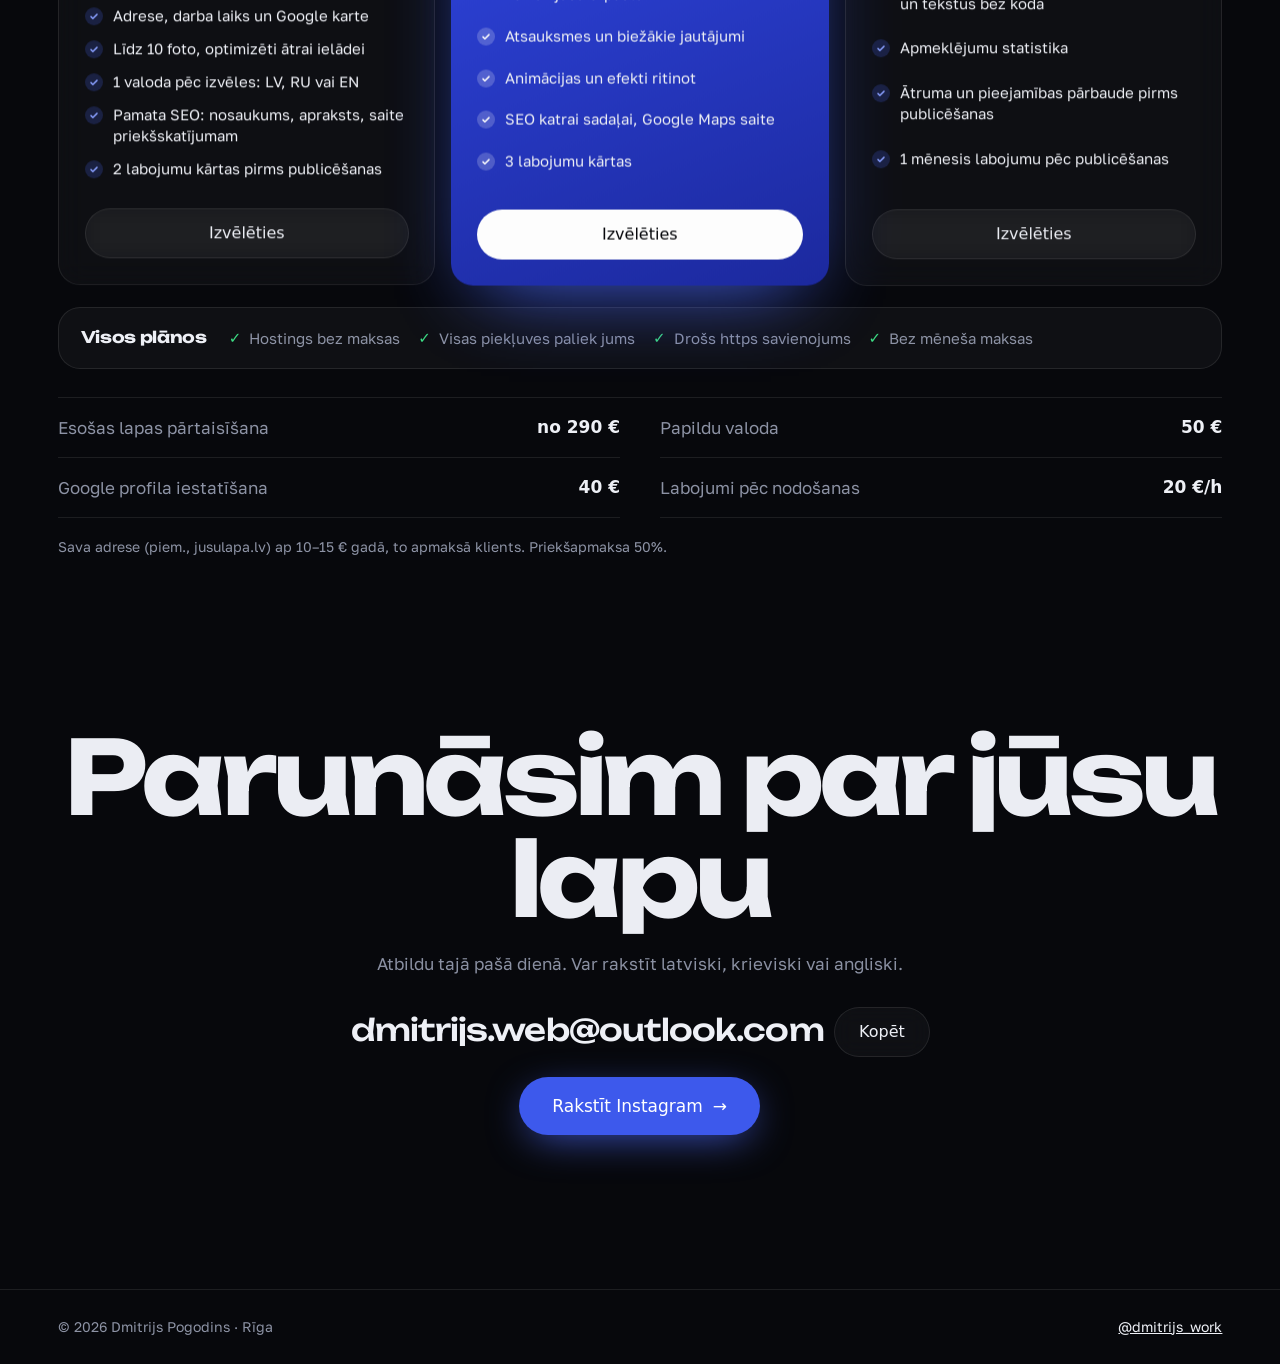
==== commit 64aa4f64: "Termiņi: vizītkarte 2–4 dienas, mājaslapa un premium līdz 1 nedēļai" ====
--- a/index.html
+++ b/index.html
@@ -17,8 +17,8 @@
 <link rel="preload" href="fonts/unbounded-latin-ext-700-normal.woff2" as="font" type="font/woff2" crossorigin>
 <link rel="preload" href="fonts/golos-text-latin-400-normal.woff2" as="font" type="font/woff2" crossorigin>
 <link rel="preload" href="fonts/golos-text-latin-ext-400-normal.woff2" as="font" type="font/woff2" crossorigin>
-<link rel="stylesheet" href="css/fonts.css?v=4">
-<link rel="stylesheet" href="css/site.css?v=4">
+<link rel="stylesheet" href="css/fonts.css?v=5">
+<link rel="stylesheet" href="css/site.css?v=5">
 <script>
   (function (d) {
     d.classList.add("js");
@@ -144,7 +144,7 @@
 <section class="how sec" aria-labelledby="howH">
   <div class="sec-head">
     <h2 class="h2" id="howH" data-i="howH">Kā tas notiek</h2>
-    <p class="sub" data-i="howSub">No pirmās ziņas līdz gatavai lapai parasti paiet viena līdz divas nedēļas.</p>
+    <p class="sub" data-i="howSub">No pirmās ziņas līdz gatavai lapai: vizītkarte 2–4 dienās, mājaslapa līdz vienai nedēļai.</p>
   </div>
   <ol class="timeline">
     <li><span class="dot"></span><b data-i="s1">Īsa saruna</b><span data-i="s1d">Pastāstiet par uzņēmumu, atsūtiet cenrādi vai ēdienkarti un dažas bildes.</span></li>
@@ -165,20 +165,20 @@
     <article class="plan glass">
       <h3 data-i="p1">Vizītkarte</h3><p class="pd" data-i="p1d">Viena lapa, lai klienti jūs atrastu un pierakstītos.</p>
       <p class="amount"><span class="eur">€</span><span class="count" data-to="190">190</span></p>
-      <p class="term" data-i="p1t">Gatava 3–5 dienās</p><ul class="feat" data-list="p1L"></ul>
+      <p class="term" data-i="p1t">Gatava 2–4 dienās</p><ul class="feat" data-list="p1L"></ul>
       <a class="btn btn-ghost magnetic" href="#kontakti" data-i="pick">Izvēlēties</a>
     </article>
     <article class="plan plan-hot">
       <span class="pop" data-i="pop">Populārākā</span>
       <h3 data-i="p2">Mājaslapa</h3><p class="pd" data-i="p2d">Pilna lapa mazam uzņēmumam.</p>
       <p class="amount"><span class="eur">€</span><span class="count" data-to="390">390</span></p>
-      <p class="term" data-i="p2t">Gatava 1–2 nedēļās</p><p class="plus" data-i="p2plus">Viss no “Vizītkartes”, un vēl:</p><ul class="feat" data-list="p2L"></ul>
+      <p class="term" data-i="p2t">Gatava līdz 1 nedēļai</p><p class="plus" data-i="p2plus">Viss no “Vizītkartes”, un vēl:</p><ul class="feat" data-list="p2L"></ul>
       <a class="btn btn-light magnetic" href="#kontakti" data-i="pick">Izvēlēties</a>
     </article>
     <article class="plan glass">
       <h3 data-i="p3">Premium</h3><p class="pd" data-i="p3d">Individuāls dizains, kas izceļas.</p>
       <p class="amount"><span class="eur">€</span><span class="count" data-to="690">690</span></p>
-      <p class="term" data-i="p3t">Gatava 2–3 nedēļās</p><p class="plus" data-i="p3plus">Viss no “Mājaslapas”, un vēl:</p><ul class="feat" data-list="p3L"></ul>
+      <p class="term" data-i="p3t">Gatava līdz 1 nedēļai</p><p class="plus" data-i="p3plus">Viss no “Mājaslapas”, un vēl:</p><ul class="feat" data-list="p3L"></ul>
       <a class="btn btn-ghost magnetic" href="#kontakti" data-i="pick">Izvēlēties</a>
     </article>
   </div>
@@ -213,8 +213,8 @@
 <script src="js/vendor/gsap.min.js" defer></script>
 <script src="js/vendor/ScrollTrigger.min.js" defer></script>
 <script src="js/vendor/lenis.min.js" defer></script>
-<script src="js/i18n.js?v=4" defer></script>
-<script src="js/bot.js?v=4" defer></script>
-<script src="js/site.js?v=4" defer></script>
+<script src="js/i18n.js?v=5" defer></script>
+<script src="js/bot.js?v=5" defer></script>
+<script src="js/site.js?v=5" defer></script>
 </body>
 </html>
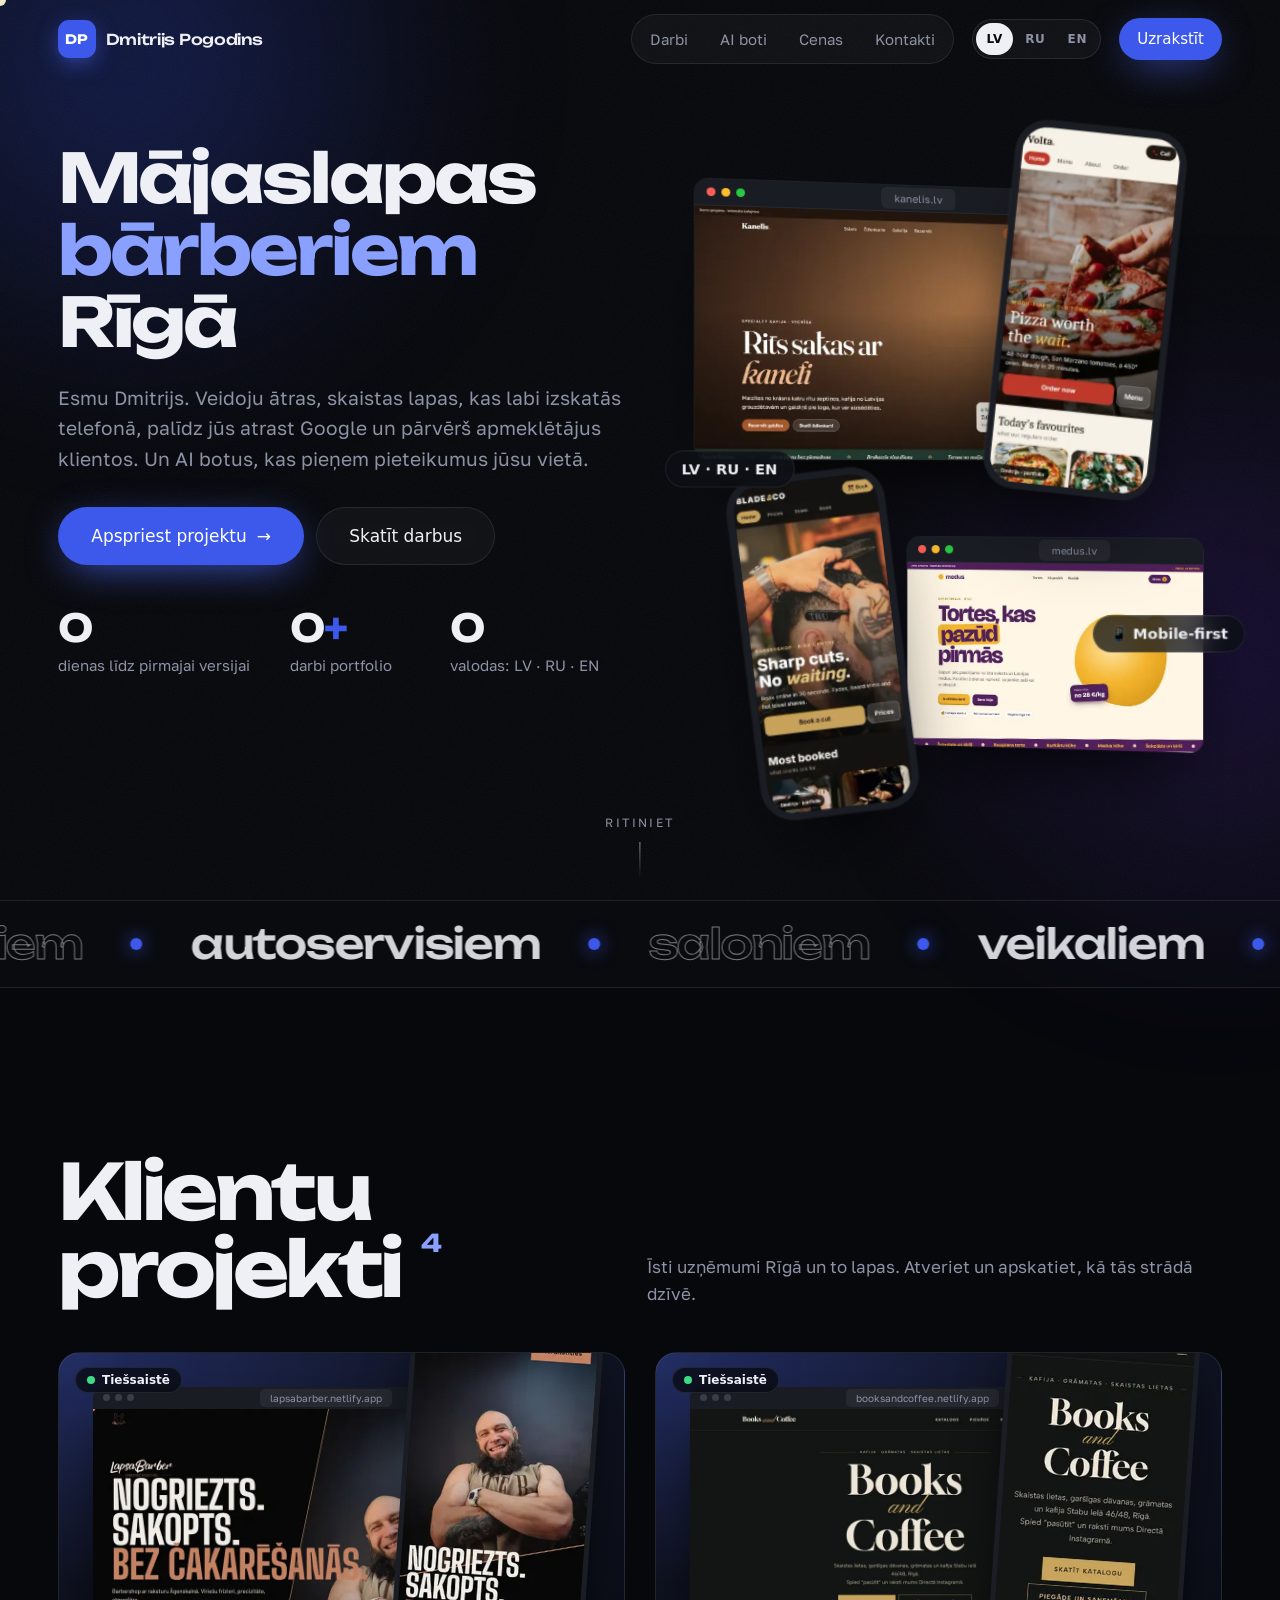
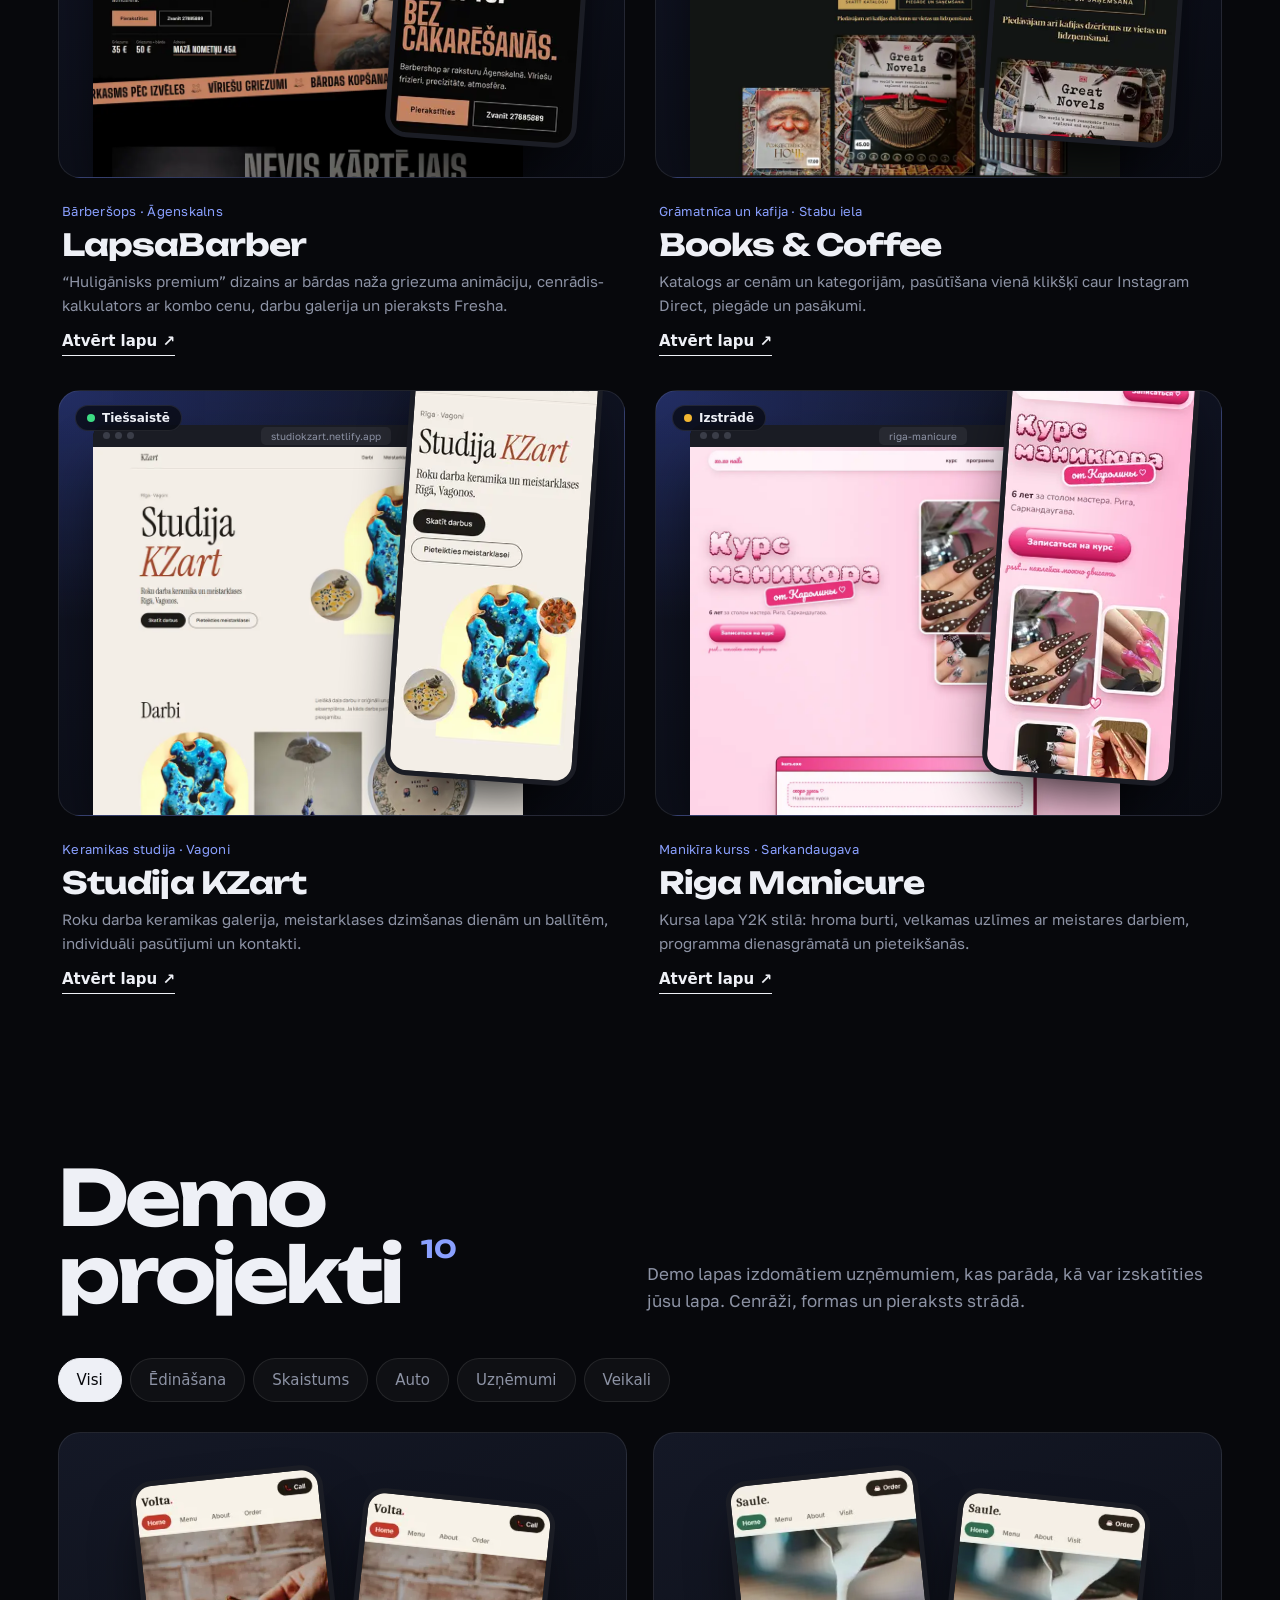
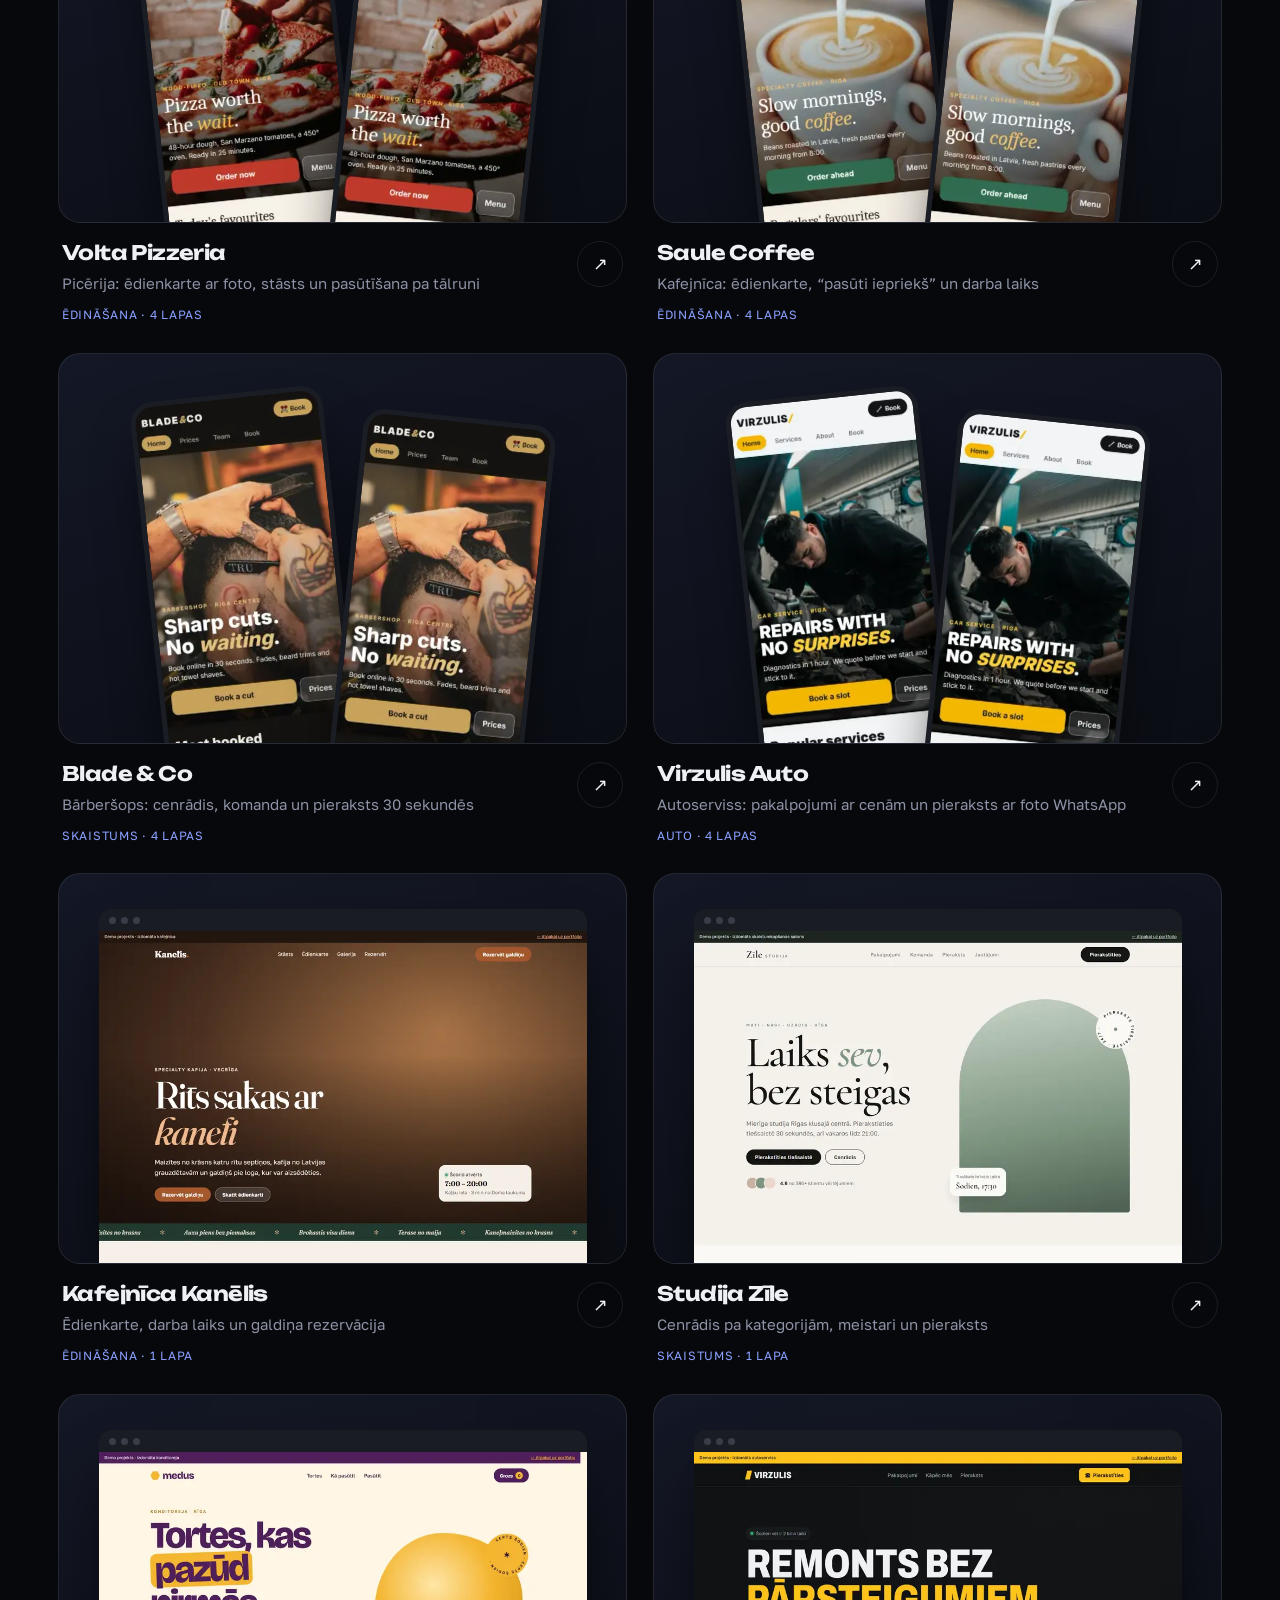
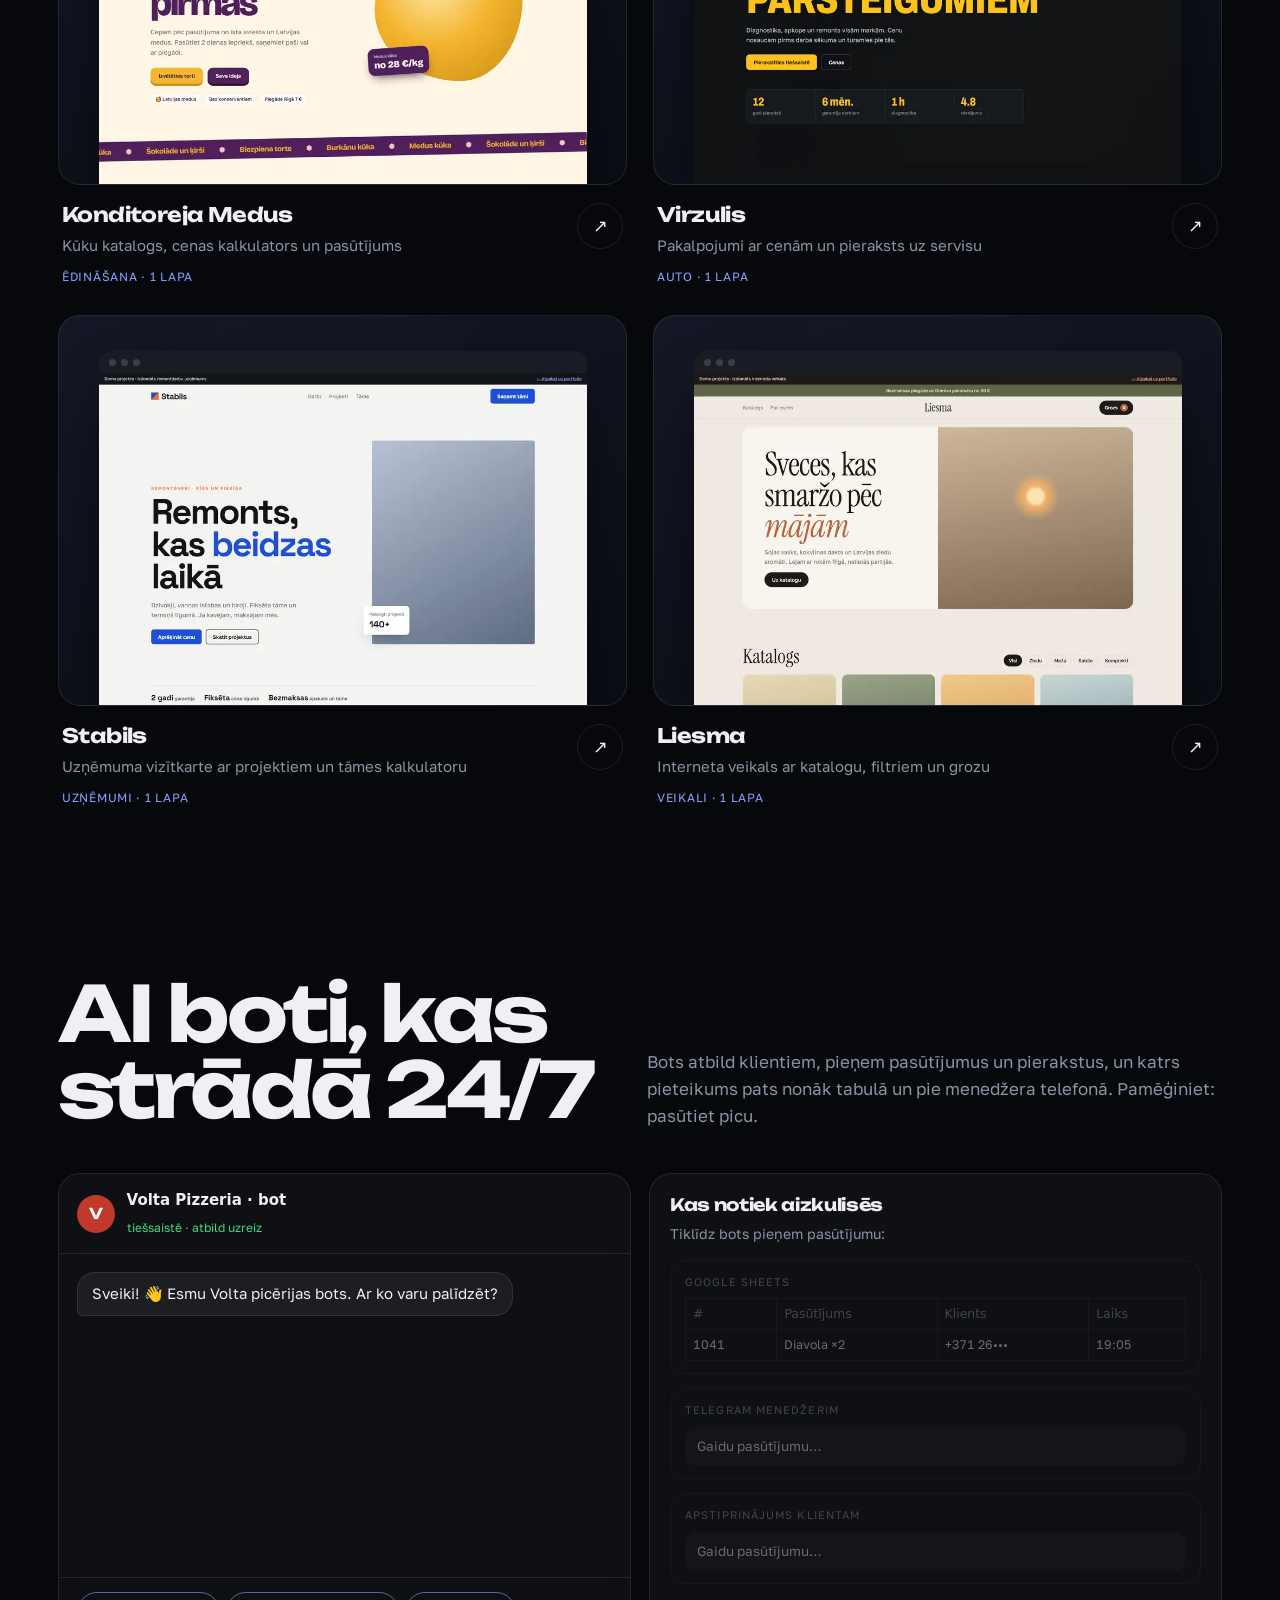
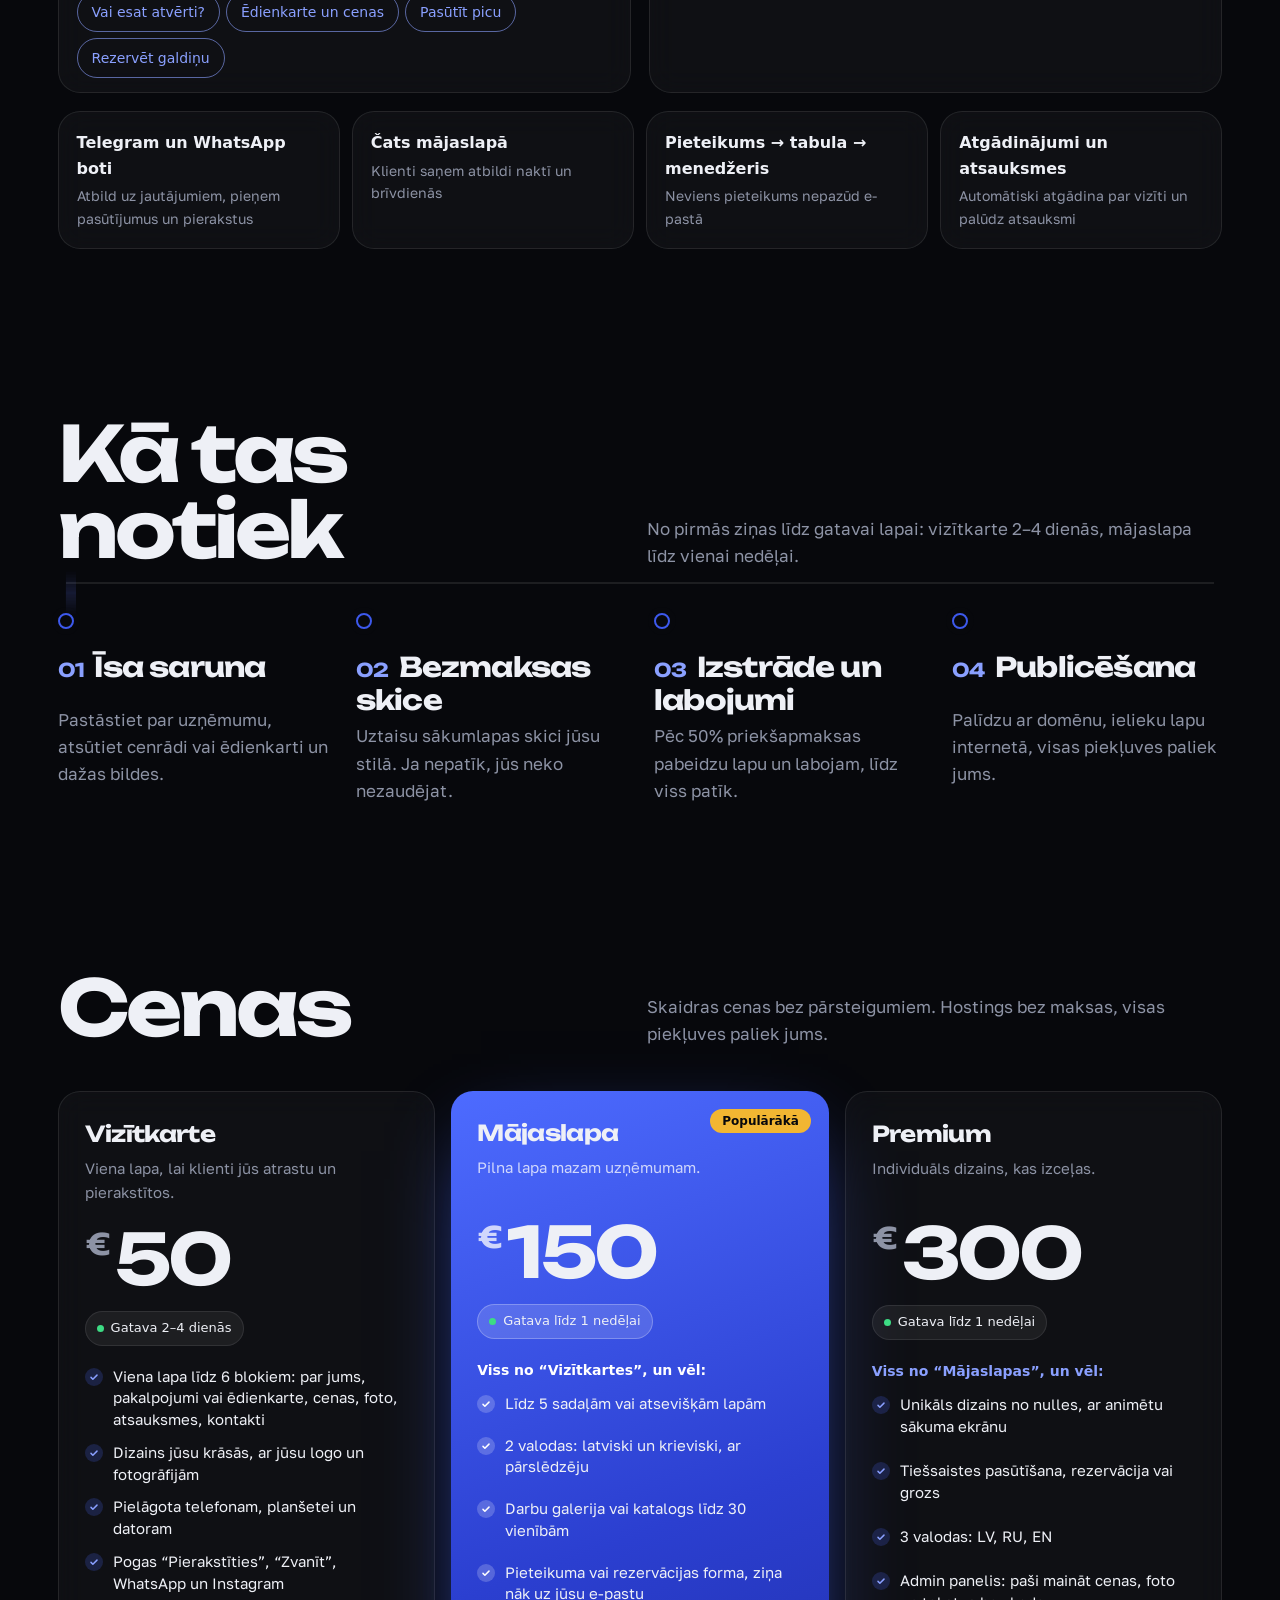
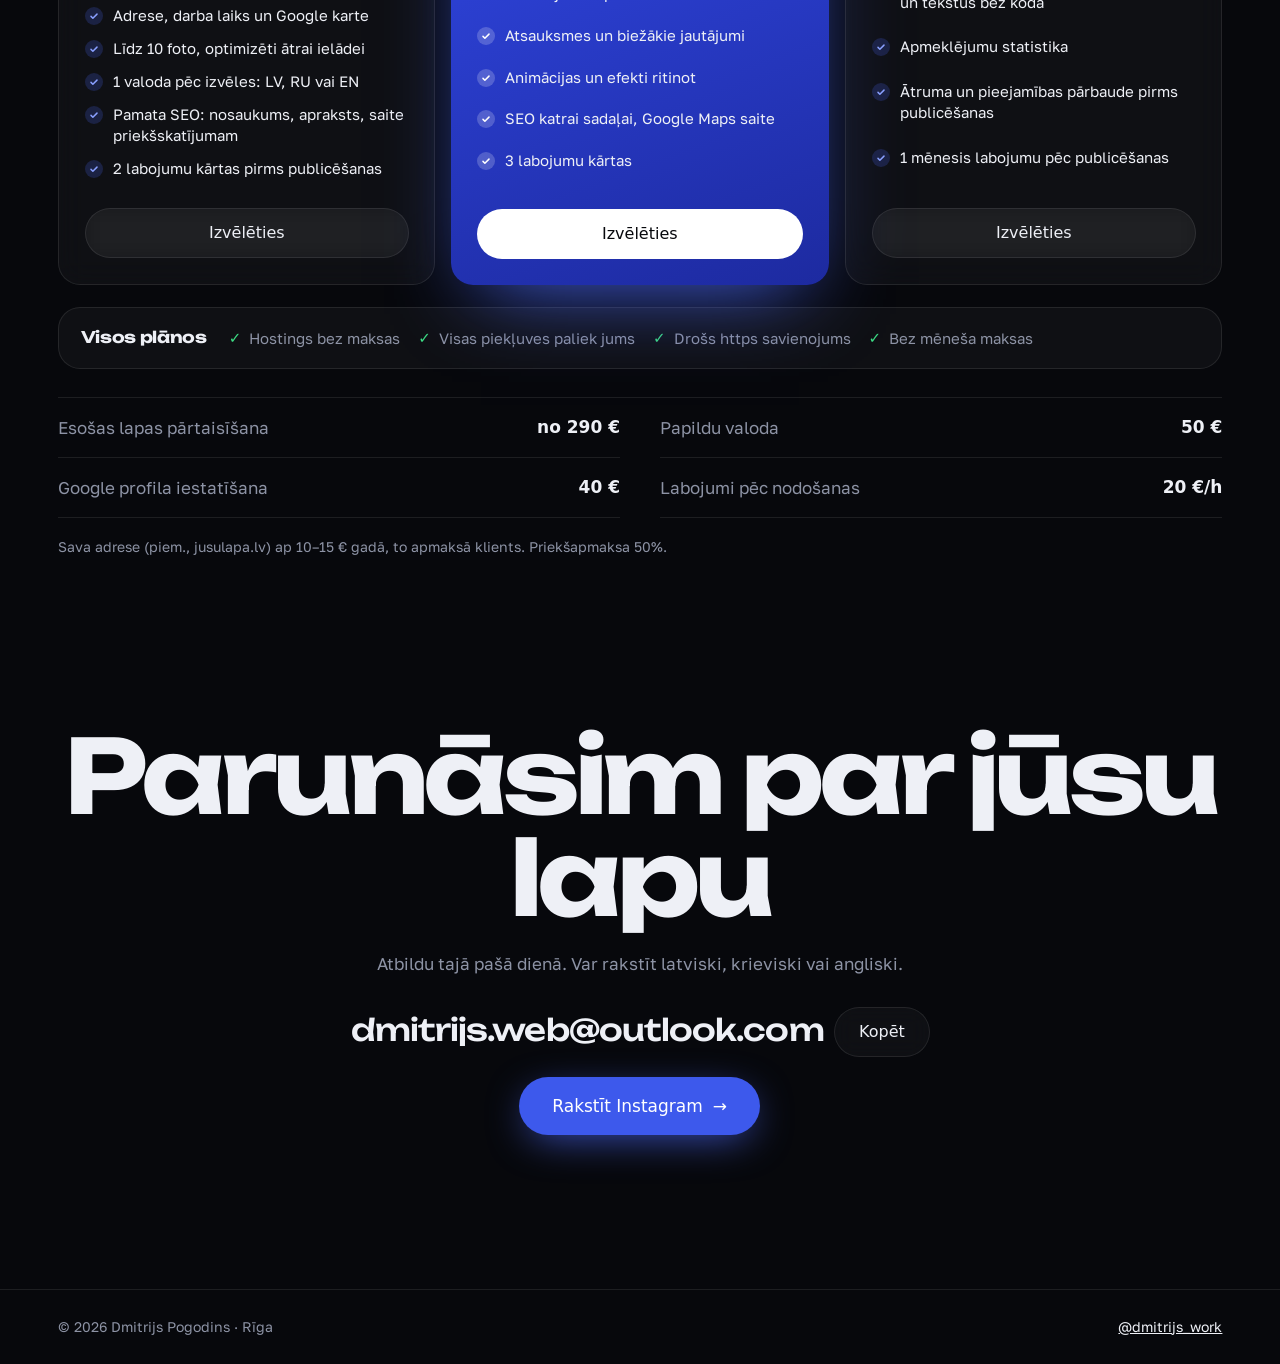
==== commit 8bab23f9: "Jaunas cenas: 50 / 150 / 300 €" ====
--- a/index.html
+++ b/index.html
@@ -4,11 +4,11 @@
 <meta charset="utf-8">
 <meta name="viewport" content="width=device-width, initial-scale=1, viewport-fit=cover">
 <title>Dmitrijs Pogodins | Mājaslapas biznesam Rīgā</title>
-<meta name="description" content="Mājaslapas un AI boti mazajiem uzņēmumiem Rīgā: kafejnīcām, bārberiem, autoservisiem, saloniem un veikaliem. Cenas no 190 €. LV · RU · EN.">
+<meta name="description" content="Mājaslapas un AI boti mazajiem uzņēmumiem Rīgā: kafejnīcām, bārberiem, autoservisiem, saloniem un veikaliem. Cenas no 50 €. LV · RU · EN.">
 <meta name="theme-color" content="#07080c">
 <meta property="og:type" content="website">
 <meta property="og:title" content="Dmitrijs Pogodins | Mājaslapas biznesam Rīgā">
-<meta property="og:description" content="Ātras, skaistas lapas un AI boti. Cenas no 190 €.">
+<meta property="og:description" content="Ātras, skaistas lapas un AI boti. Cenas no 50 €.">
 <meta property="og:image" content="https://pogodinq112-lab.github.io/img/og.jpg">
 <meta property="og:url" content="https://pogodinq112-lab.github.io/">
 <meta name="twitter:card" content="summary_large_image">
@@ -164,20 +164,20 @@
   <div class="plans">
     <article class="plan glass">
       <h3 data-i="p1">Vizītkarte</h3><p class="pd" data-i="p1d">Viena lapa, lai klienti jūs atrastu un pierakstītos.</p>
-      <p class="amount"><span class="eur">€</span><span class="count" data-to="190">190</span></p>
+      <p class="amount"><span class="eur">€</span><span class="count" data-to="50">50</span></p>
       <p class="term" data-i="p1t">Gatava 2–4 dienās</p><ul class="feat" data-list="p1L"></ul>
       <a class="btn btn-ghost magnetic" href="#kontakti" data-i="pick">Izvēlēties</a>
     </article>
     <article class="plan plan-hot">
       <span class="pop" data-i="pop">Populārākā</span>
       <h3 data-i="p2">Mājaslapa</h3><p class="pd" data-i="p2d">Pilna lapa mazam uzņēmumam.</p>
-      <p class="amount"><span class="eur">€</span><span class="count" data-to="390">390</span></p>
+      <p class="amount"><span class="eur">€</span><span class="count" data-to="150">150</span></p>
       <p class="term" data-i="p2t">Gatava līdz 1 nedēļai</p><p class="plus" data-i="p2plus">Viss no “Vizītkartes”, un vēl:</p><ul class="feat" data-list="p2L"></ul>
       <a class="btn btn-light magnetic" href="#kontakti" data-i="pick">Izvēlēties</a>
     </article>
     <article class="plan glass">
       <h3 data-i="p3">Premium</h3><p class="pd" data-i="p3d">Individuāls dizains, kas izceļas.</p>
-      <p class="amount"><span class="eur">€</span><span class="count" data-to="690">690</span></p>
+      <p class="amount"><span class="eur">€</span><span class="count" data-to="300">300</span></p>
       <p class="term" data-i="p3t">Gatava līdz 1 nedēļai</p><p class="plus" data-i="p3plus">Viss no “Mājaslapas”, un vēl:</p><ul class="feat" data-list="p3L"></ul>
       <a class="btn btn-ghost magnetic" href="#kontakti" data-i="pick">Izvēlēties</a>
     </article>
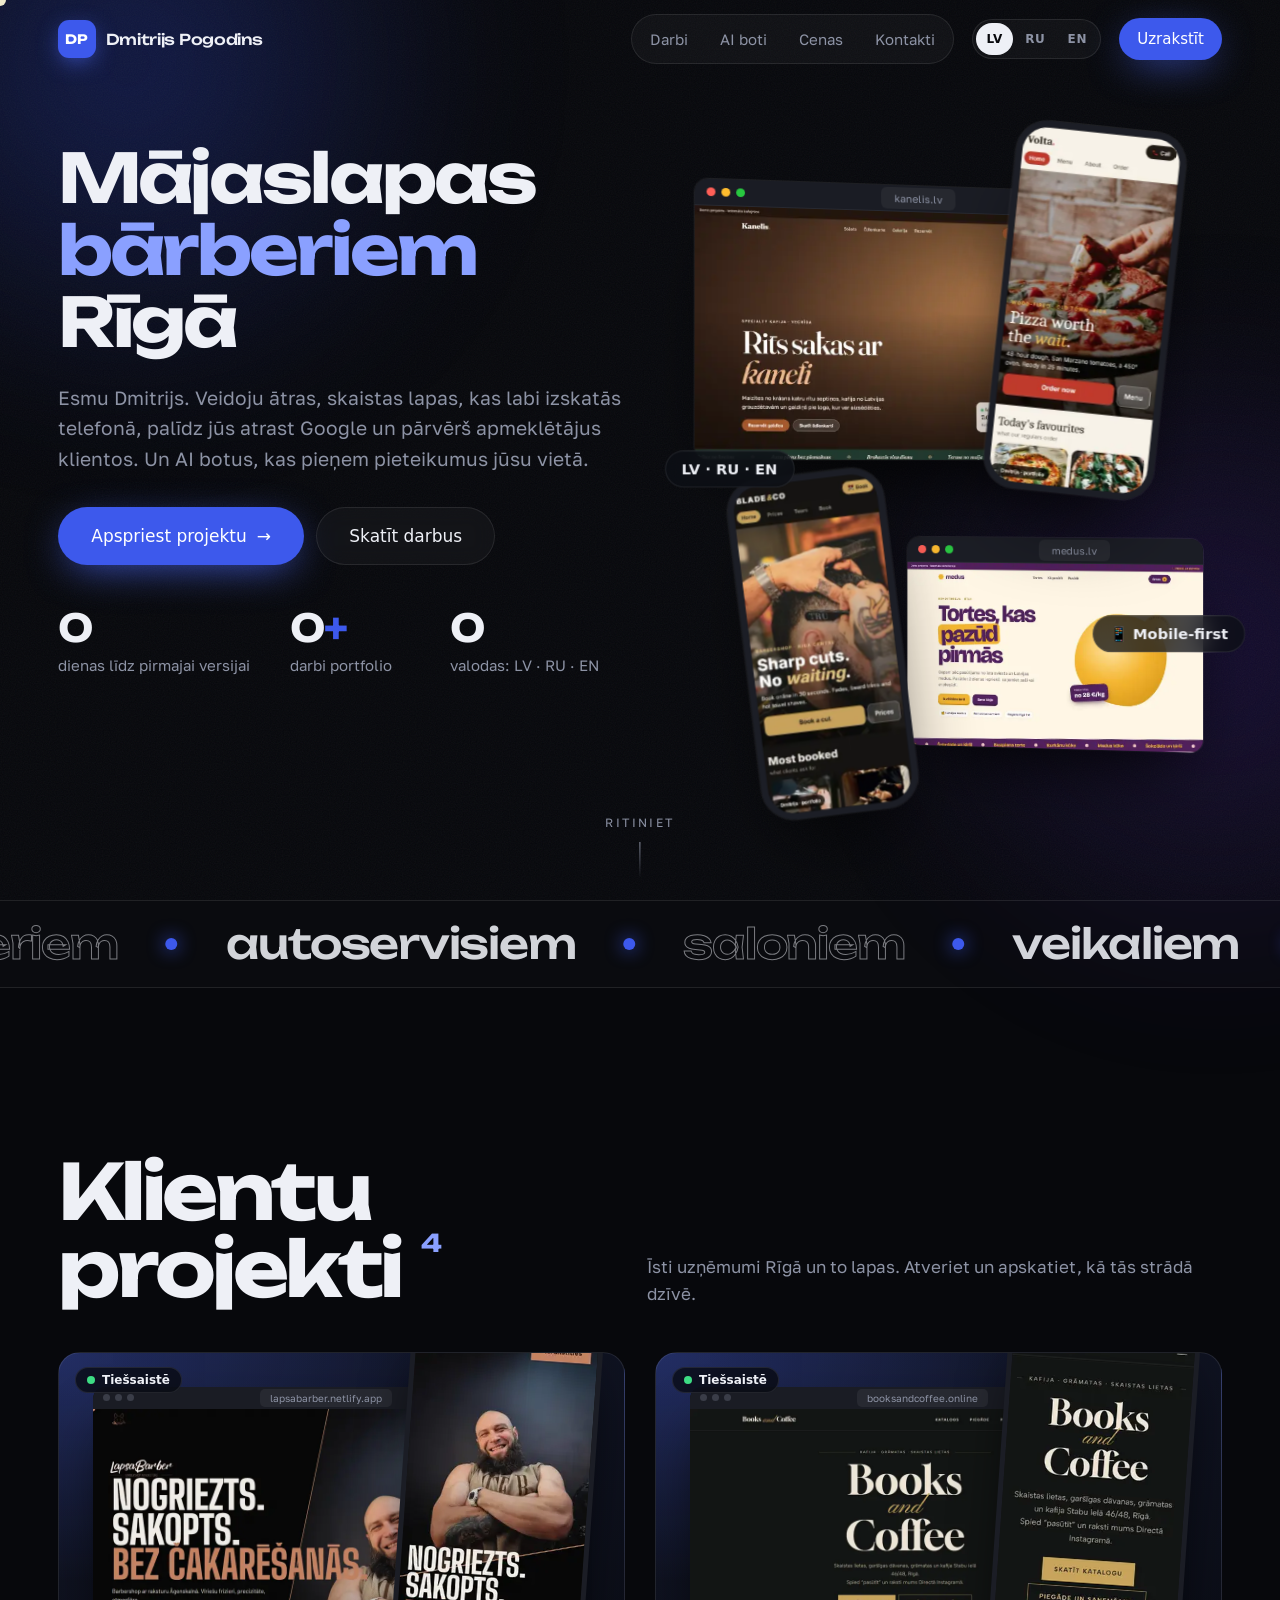
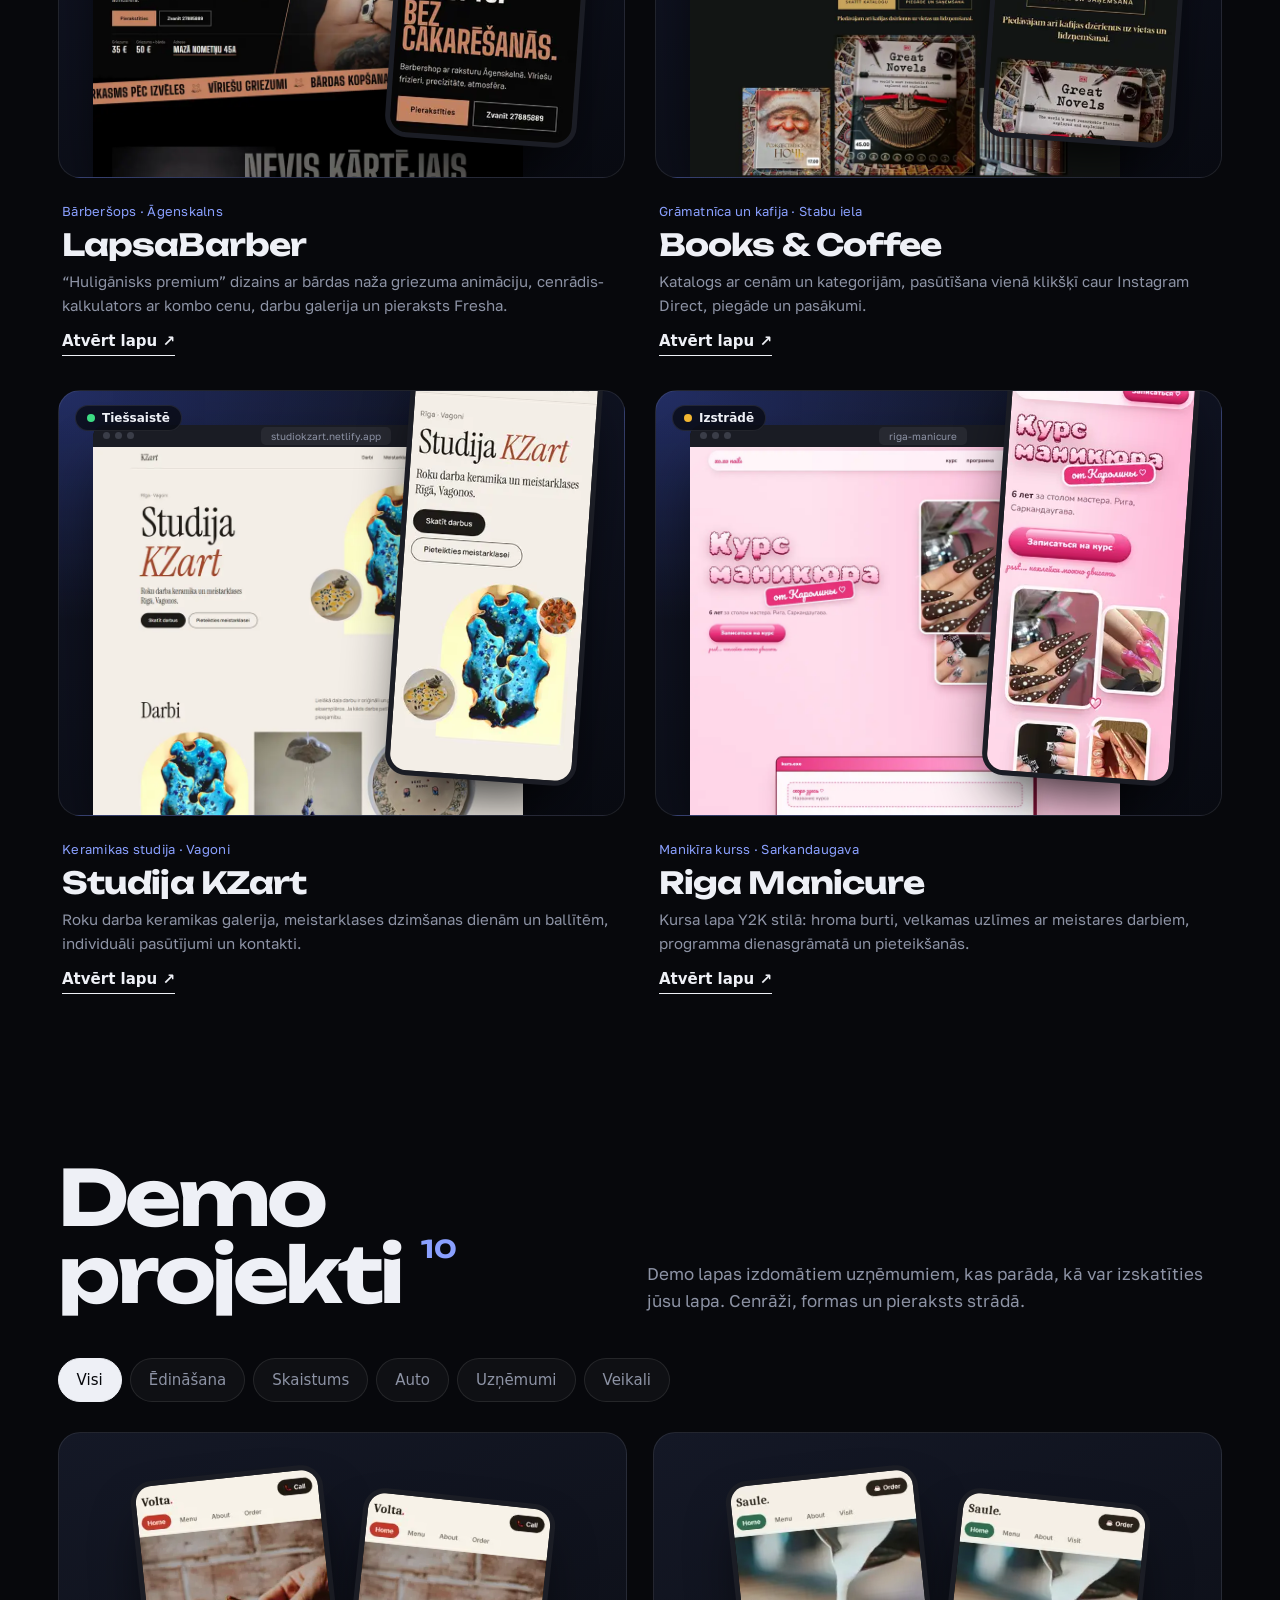
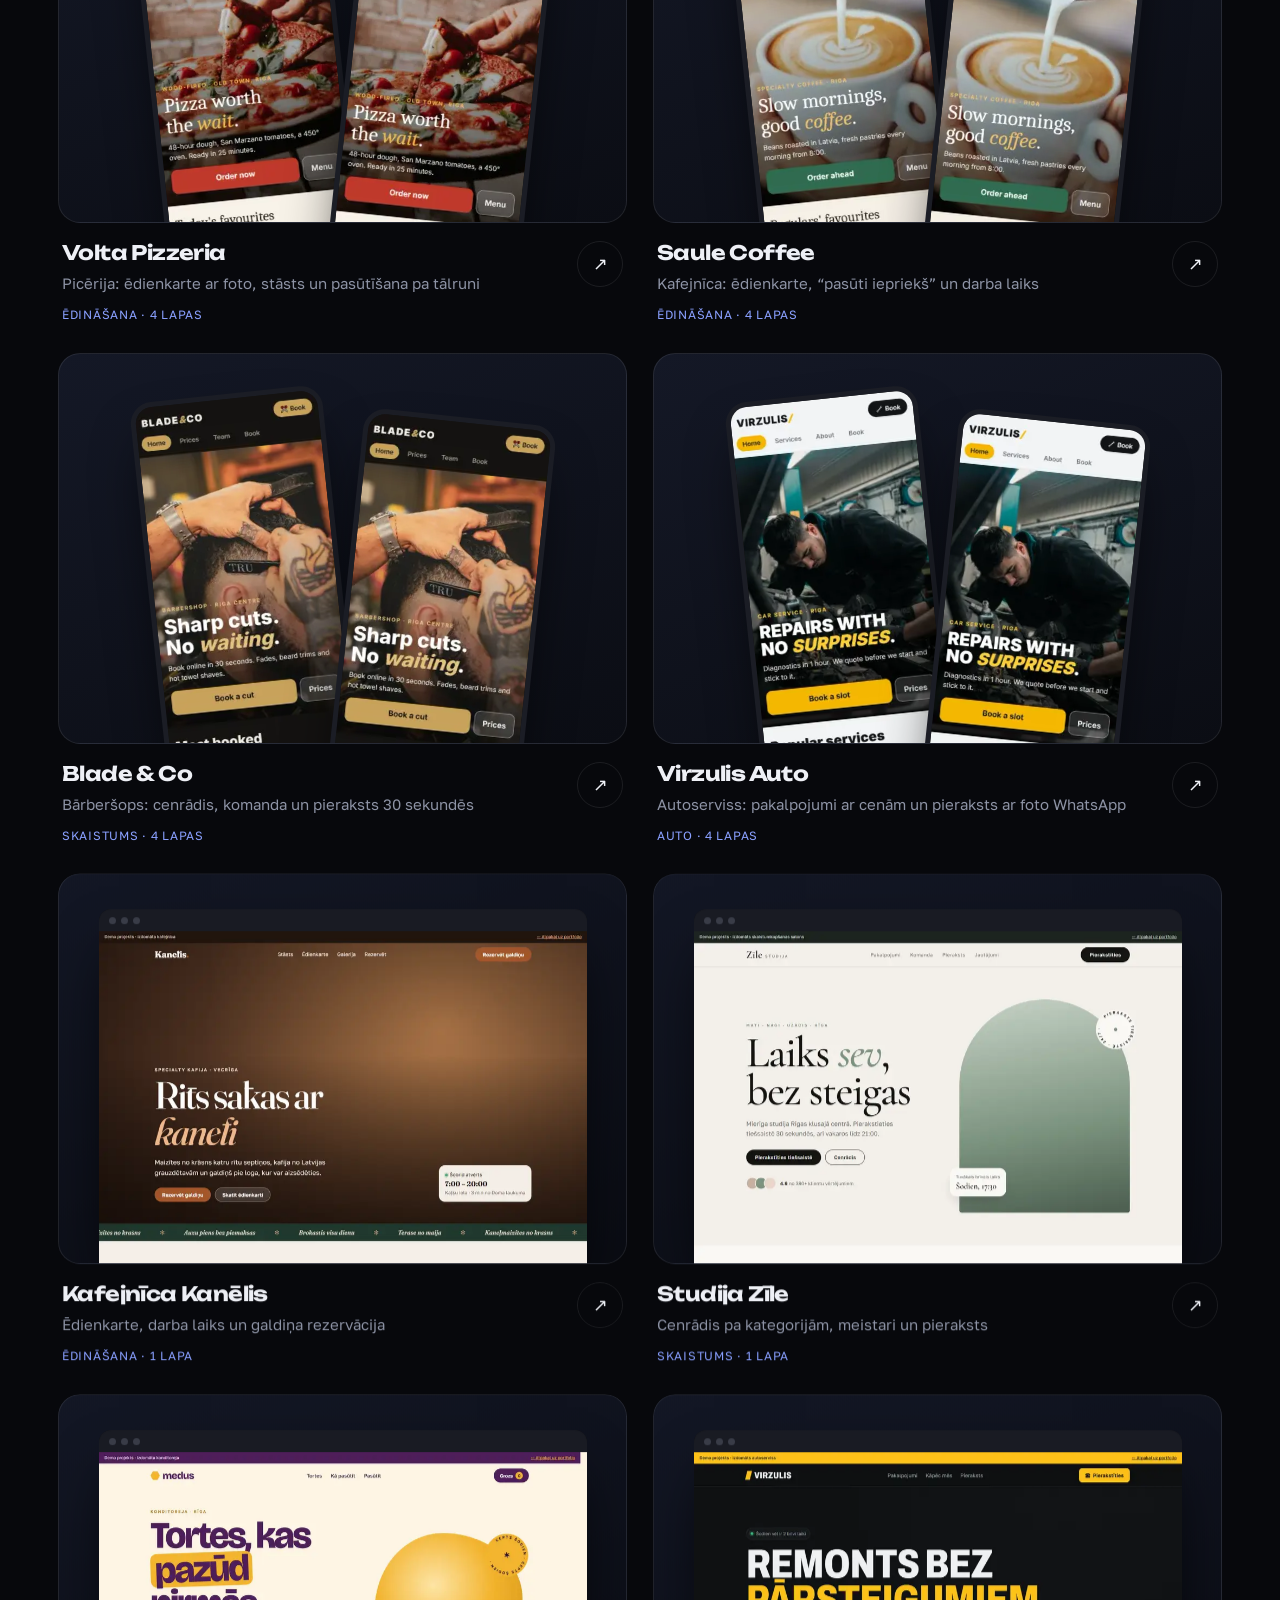
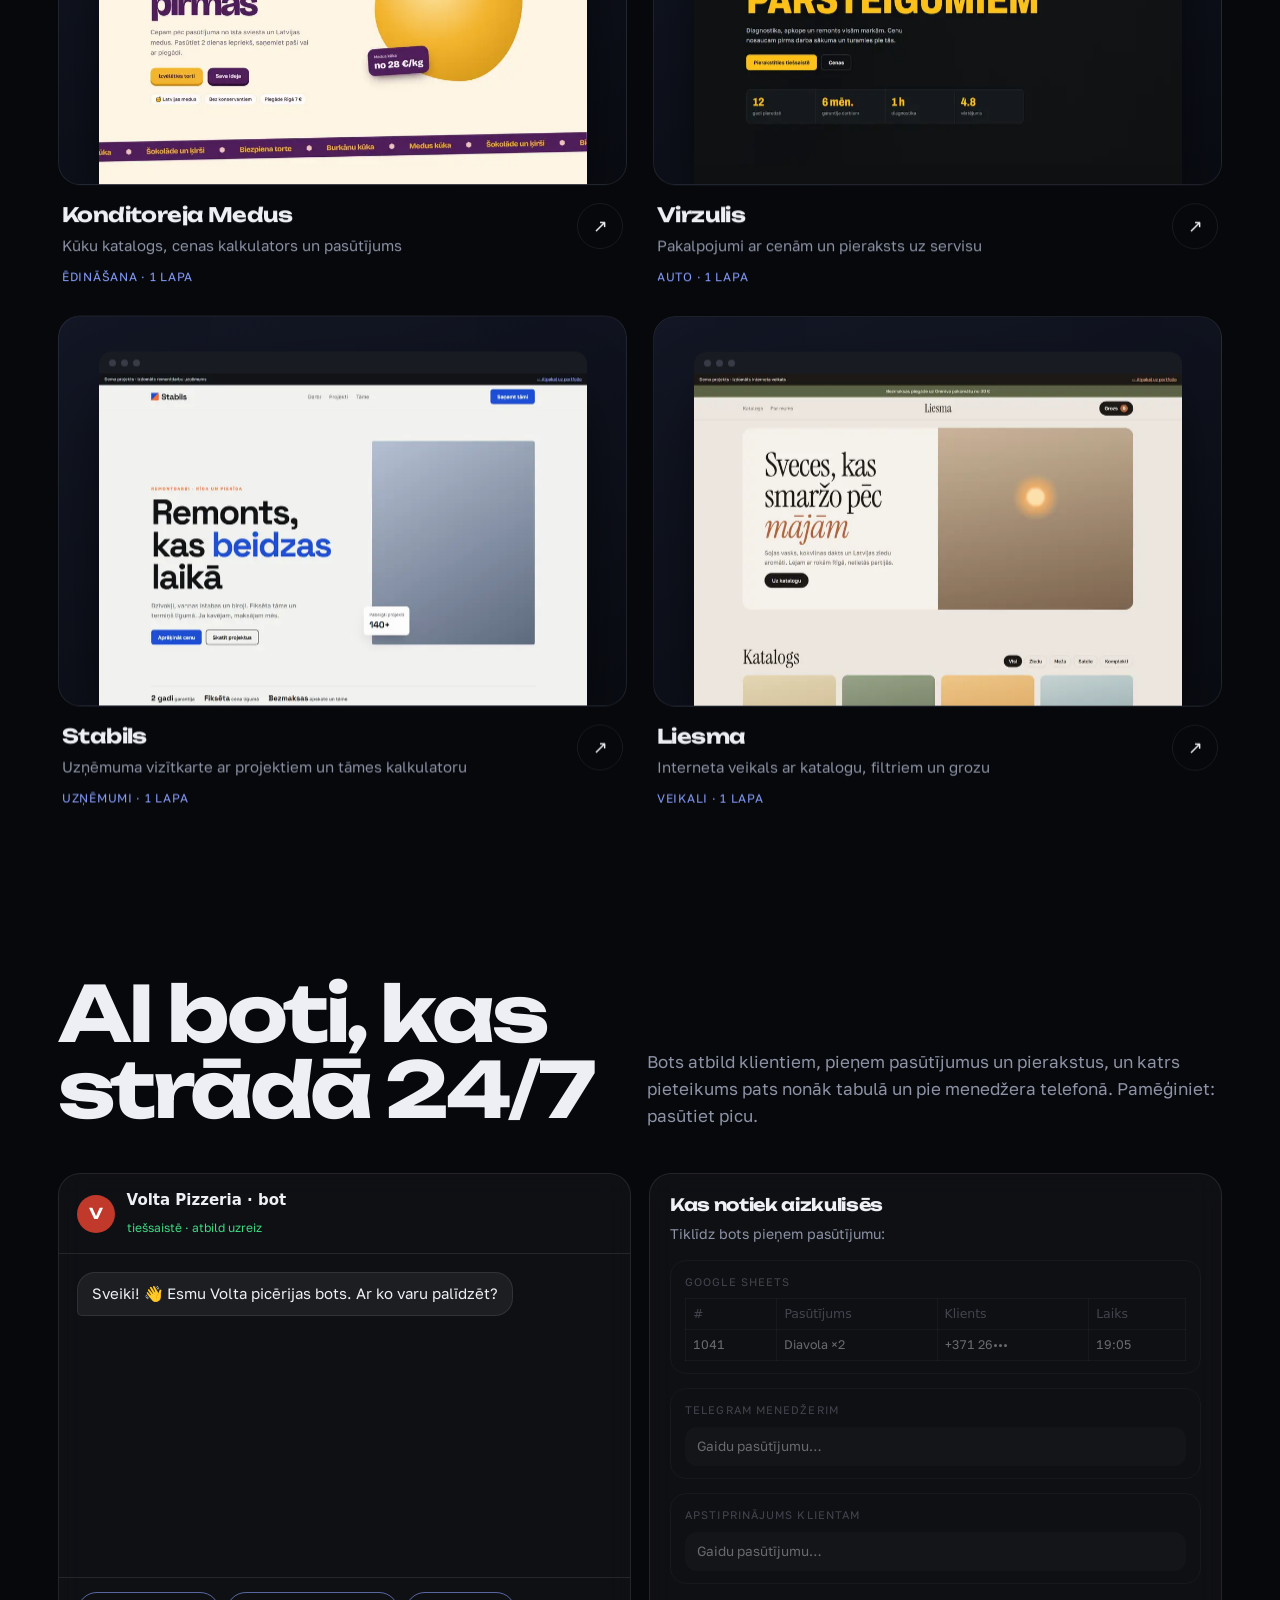
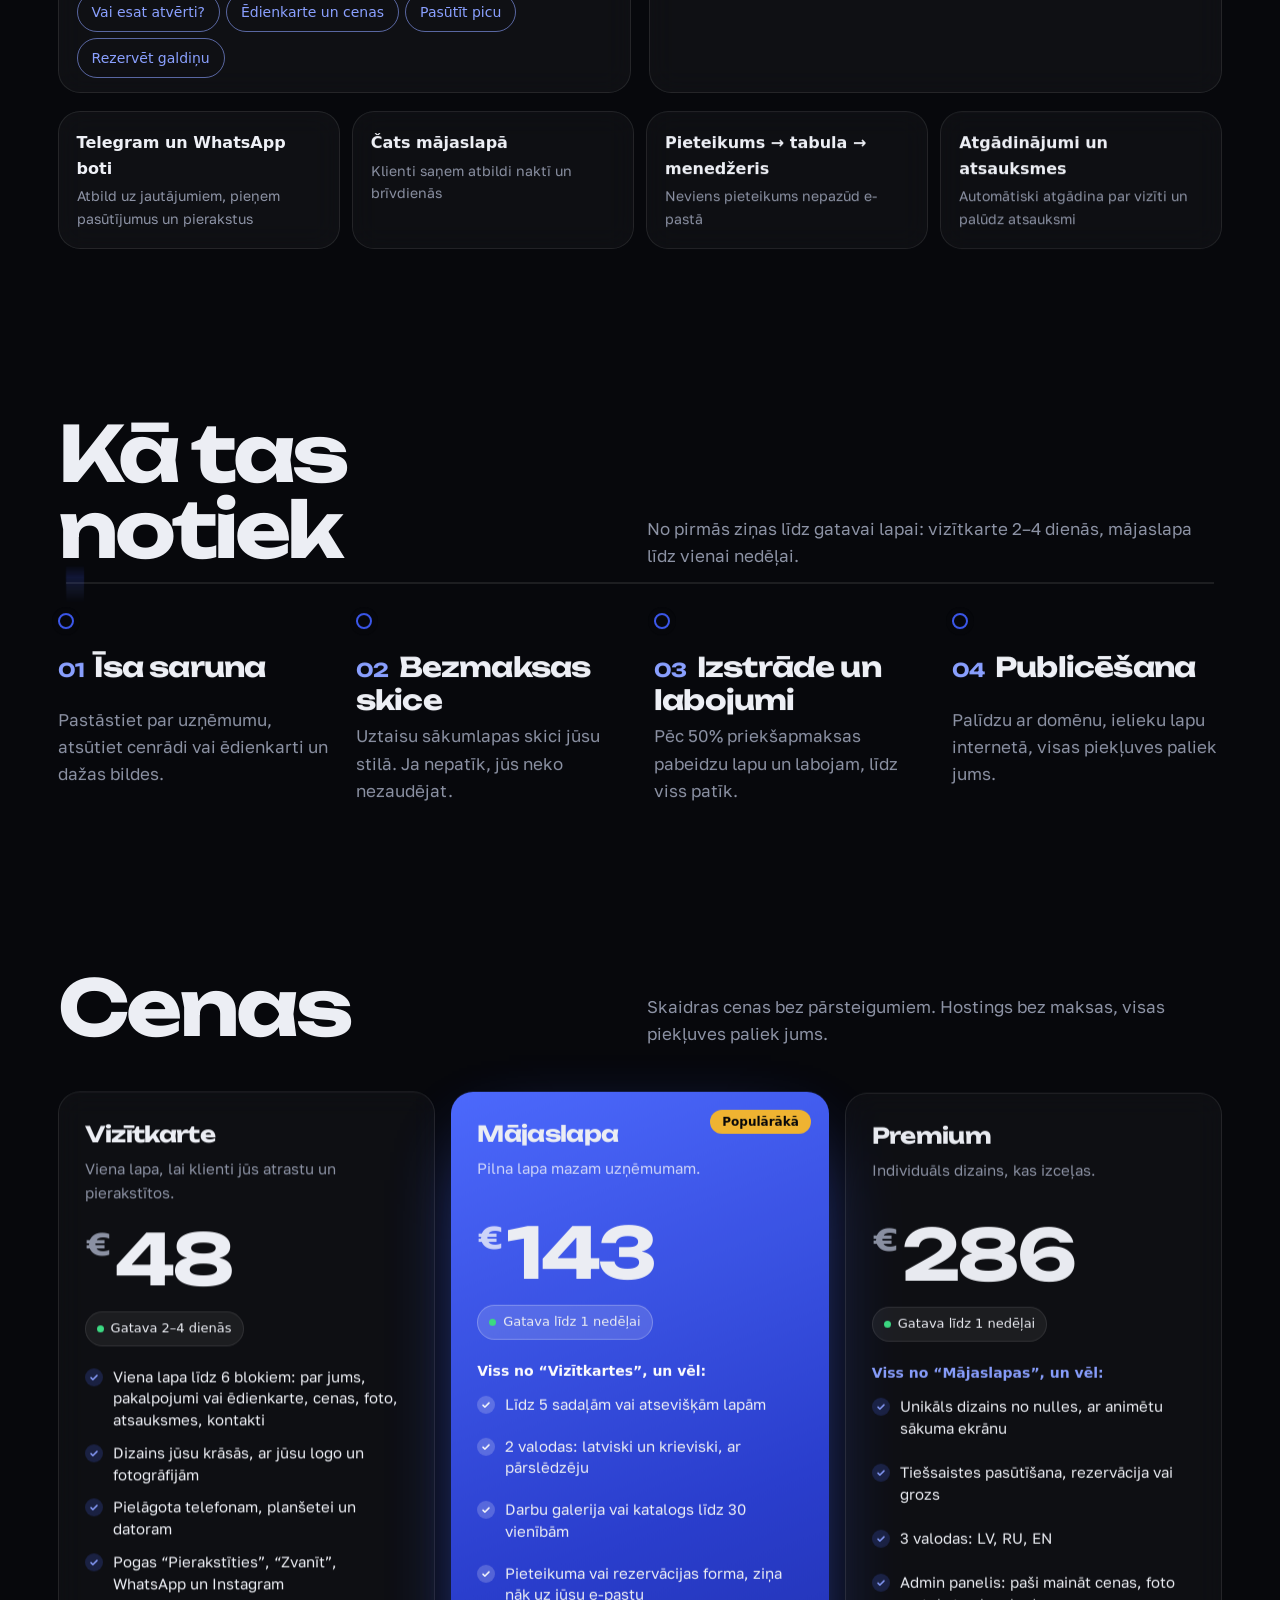
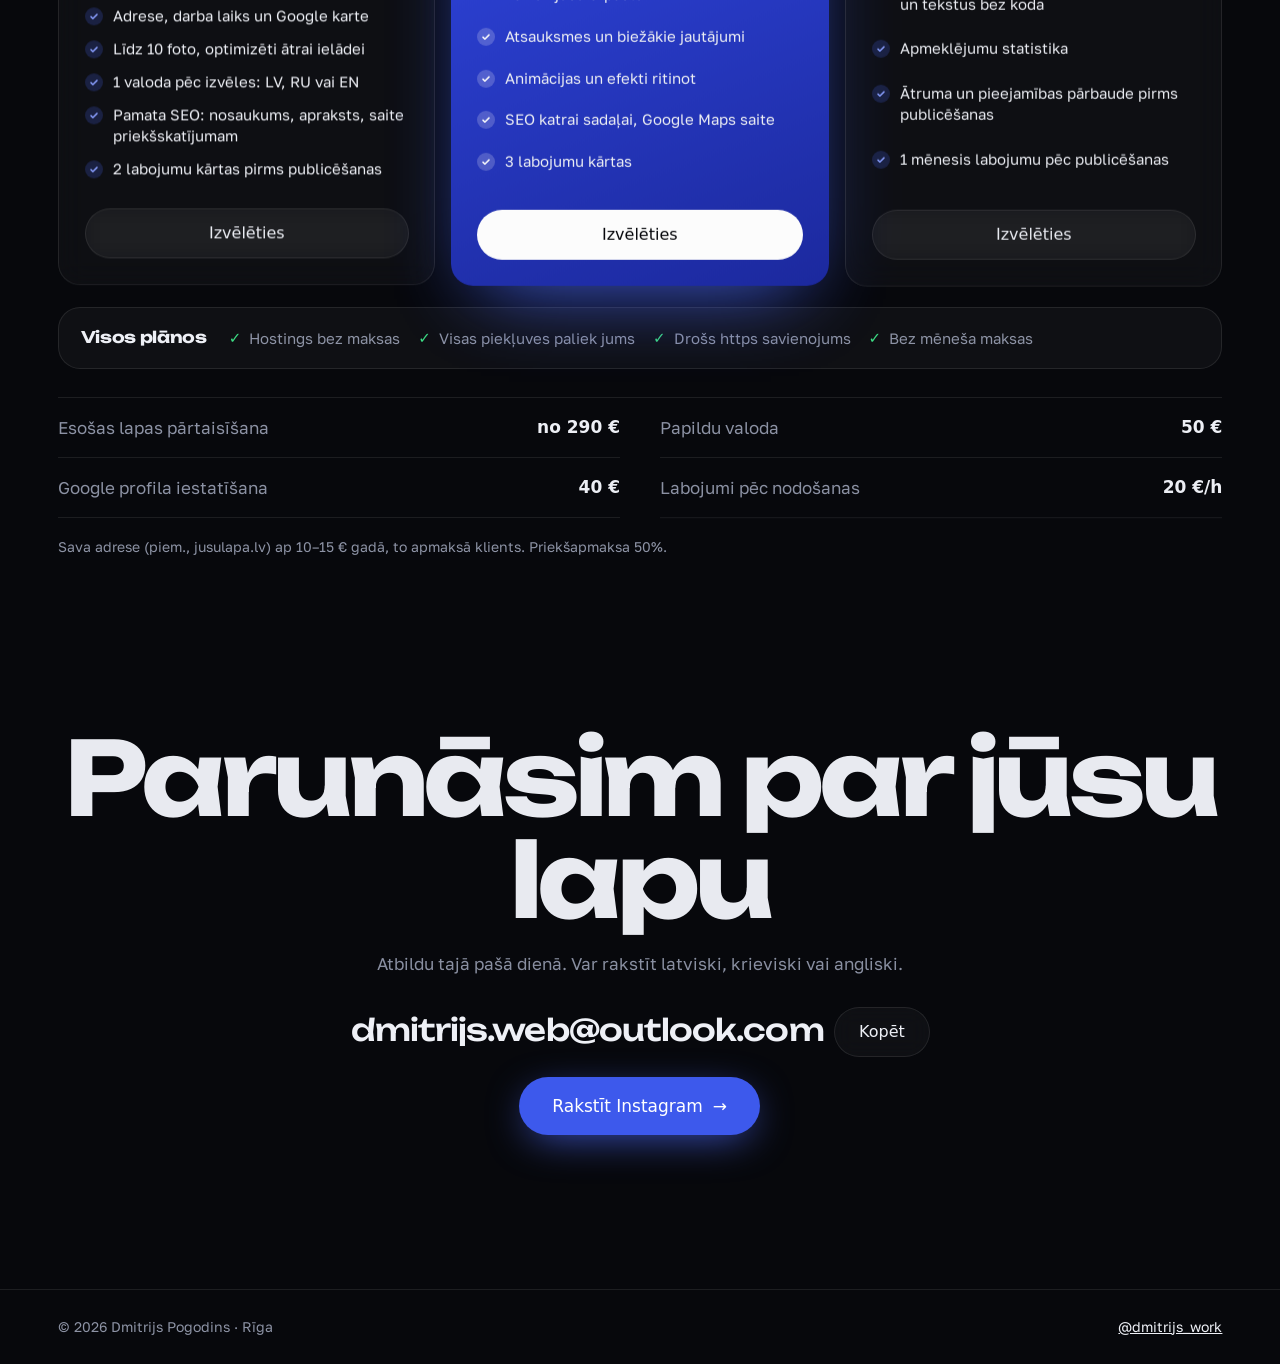
==== commit 7be59beb: "i18n.js versija v6" ====
--- a/index.html
+++ b/index.html
@@ -213,7 +213,7 @@
 <script src="js/vendor/gsap.min.js" defer></script>
 <script src="js/vendor/ScrollTrigger.min.js" defer></script>
 <script src="js/vendor/lenis.min.js" defer></script>
-<script src="js/i18n.js?v=5" defer></script>
+<script src="js/i18n.js?v=6" defer></script>
 <script src="js/bot.js?v=5" defer></script>
 <script src="js/site.js?v=5" defer></script>
 </body>
